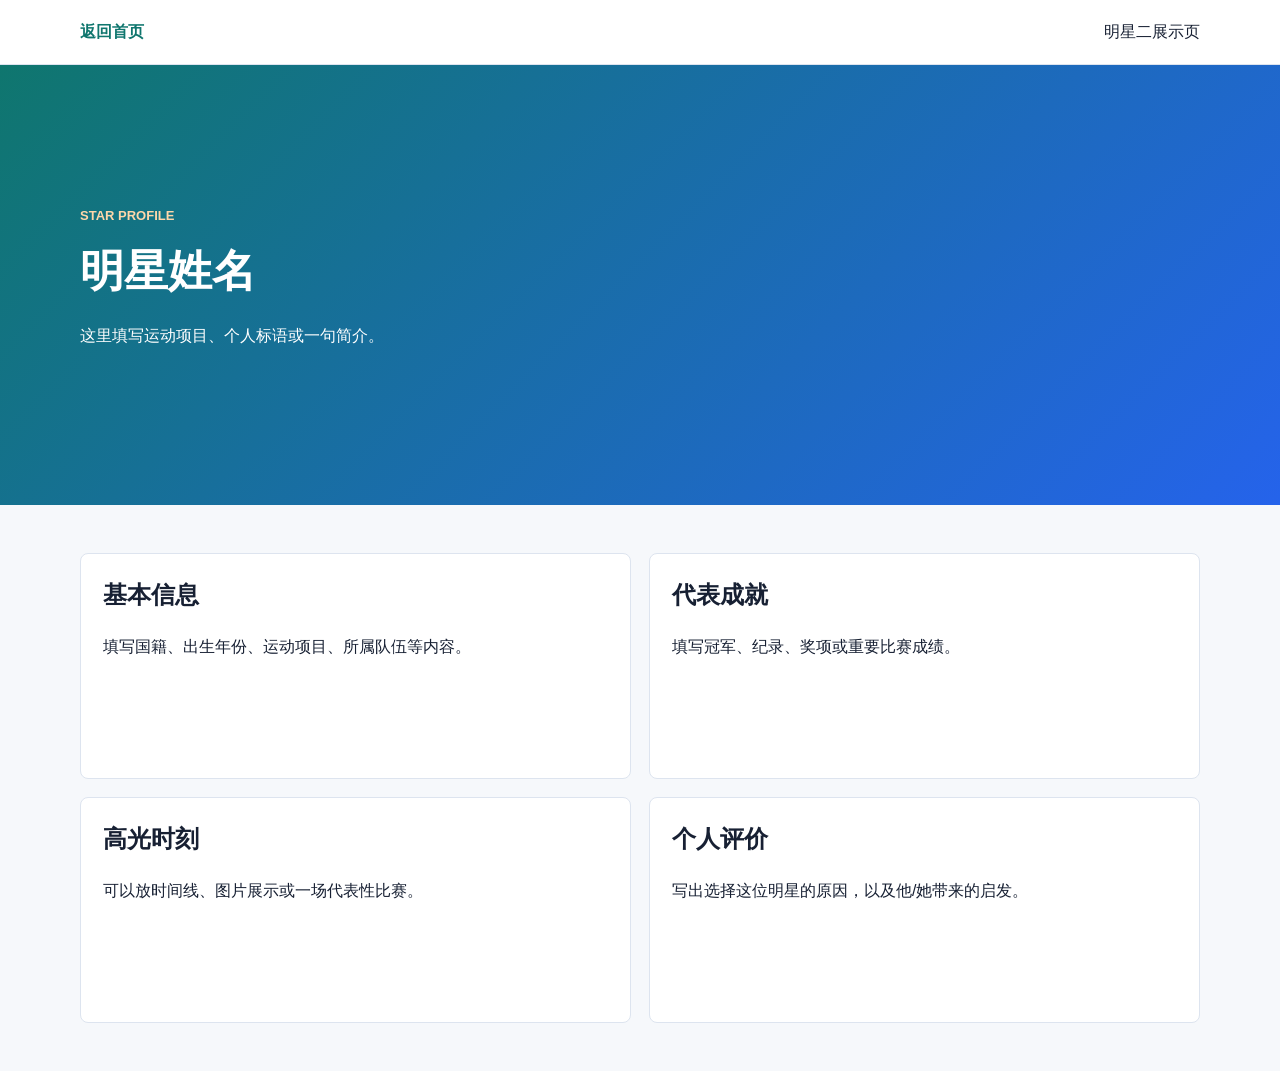
==== pages/star2/index.html @ 37d8e65a "初始项目框架" ====
<!DOCTYPE html>
<html lang="zh-CN">
<head>
  <meta charset="UTF-8">
  <meta name="viewport" content="width=device-width, initial-scale=1.0">
  <title>明星二 | 体育明星馆</title>
  <link rel="stylesheet" href="./style.css">
</head>
<body>
  <header class="page-header">
    <a class="back-link" href="../../index.html">返回首页</a>
    <span>明星二展示页</span>
  </header>

  <main>
    <section class="hero">
      <div>
        <p class="eyebrow">Star Profile</p>
        <h1>明星姓名</h1>
        <p>这里填写运动项目、个人标语或一句简介。</p>
      </div>
    </section>

    <section class="content-grid">
      <article><h2>基本信息</h2><p>填写国籍、出生年份、运动项目、所属队伍等内容。</p></article>
      <article><h2>代表成就</h2><p>填写冠军、纪录、奖项或重要比赛成绩。</p></article>
      <article><h2>高光时刻</h2><p>可以放时间线、图片展示或一场代表性比赛。</p></article>
      <article><h2>个人评价</h2><p>写出选择这位明星的原因，以及他/她带来的启发。</p></article>
    </section>
  </main>

  <script src="./script.js"></script>
</body>
</html>
---- pages/star2/style.css ----
body {
  margin: 0;
  font-family: Arial, "Microsoft YaHei", sans-serif;
  color: #172033;
  background: #f6f8fb;
  line-height: 1.6;
}

.page-header {
  height: 64px;
  display: flex;
  align-items: center;
  justify-content: space-between;
  padding: 0 max(20px, calc((100vw - 1120px) / 2));
  background: #ffffff;
  border-bottom: 1px solid #dde4ef;
}

.back-link {
  color: #0f766e;
  font-weight: 700;
  text-decoration: none;
}

.hero {
  min-height: 360px;
  display: flex;
  align-items: center;
  padding: 40px max(20px, calc((100vw - 1120px) / 2));
  color: #ffffff;
  background: linear-gradient(135deg, #0f766e, #2563eb);
}

.eyebrow {
  margin: 0 0 10px;
  color: #fed7aa;
  font-size: 13px;
  font-weight: 800;
  letter-spacing: 0;
  text-transform: uppercase;
}

.hero h1 {
  margin: 0;
  font-size: 44px;
}

.content-grid {
  width: min(1120px, calc(100% - 32px));
  margin: 48px auto;
  display: grid;
  grid-template-columns: repeat(2, minmax(0, 1fr));
  gap: 18px;
}

article {
  min-height: 180px;
  padding: 22px;
  background: #ffffff;
  border: 1px solid #dde4ef;
  border-radius: 8px;
}

article h2 {
  margin-top: 0;
}

@media (max-width: 720px) {
  .content-grid {
    grid-template-columns: 1fr;
  }

  .hero h1 {
    font-size: 34px;
  }
}
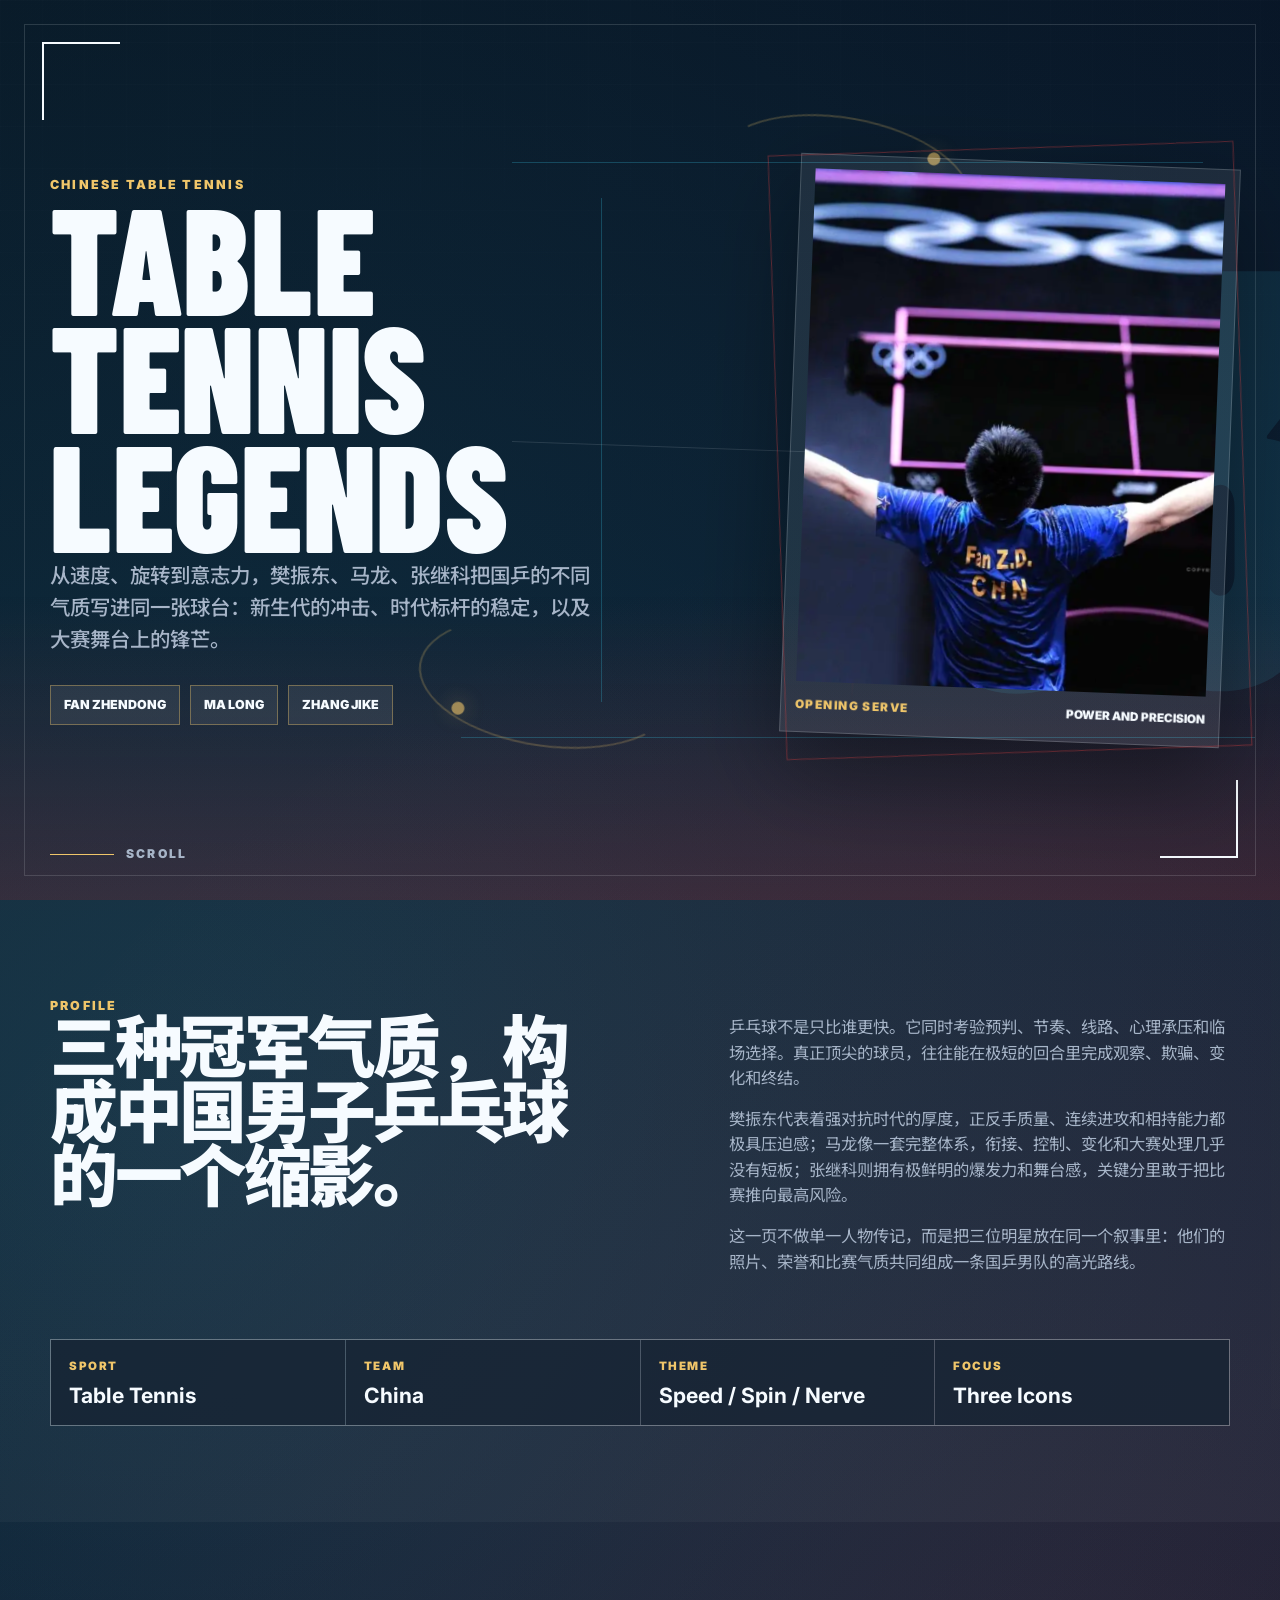
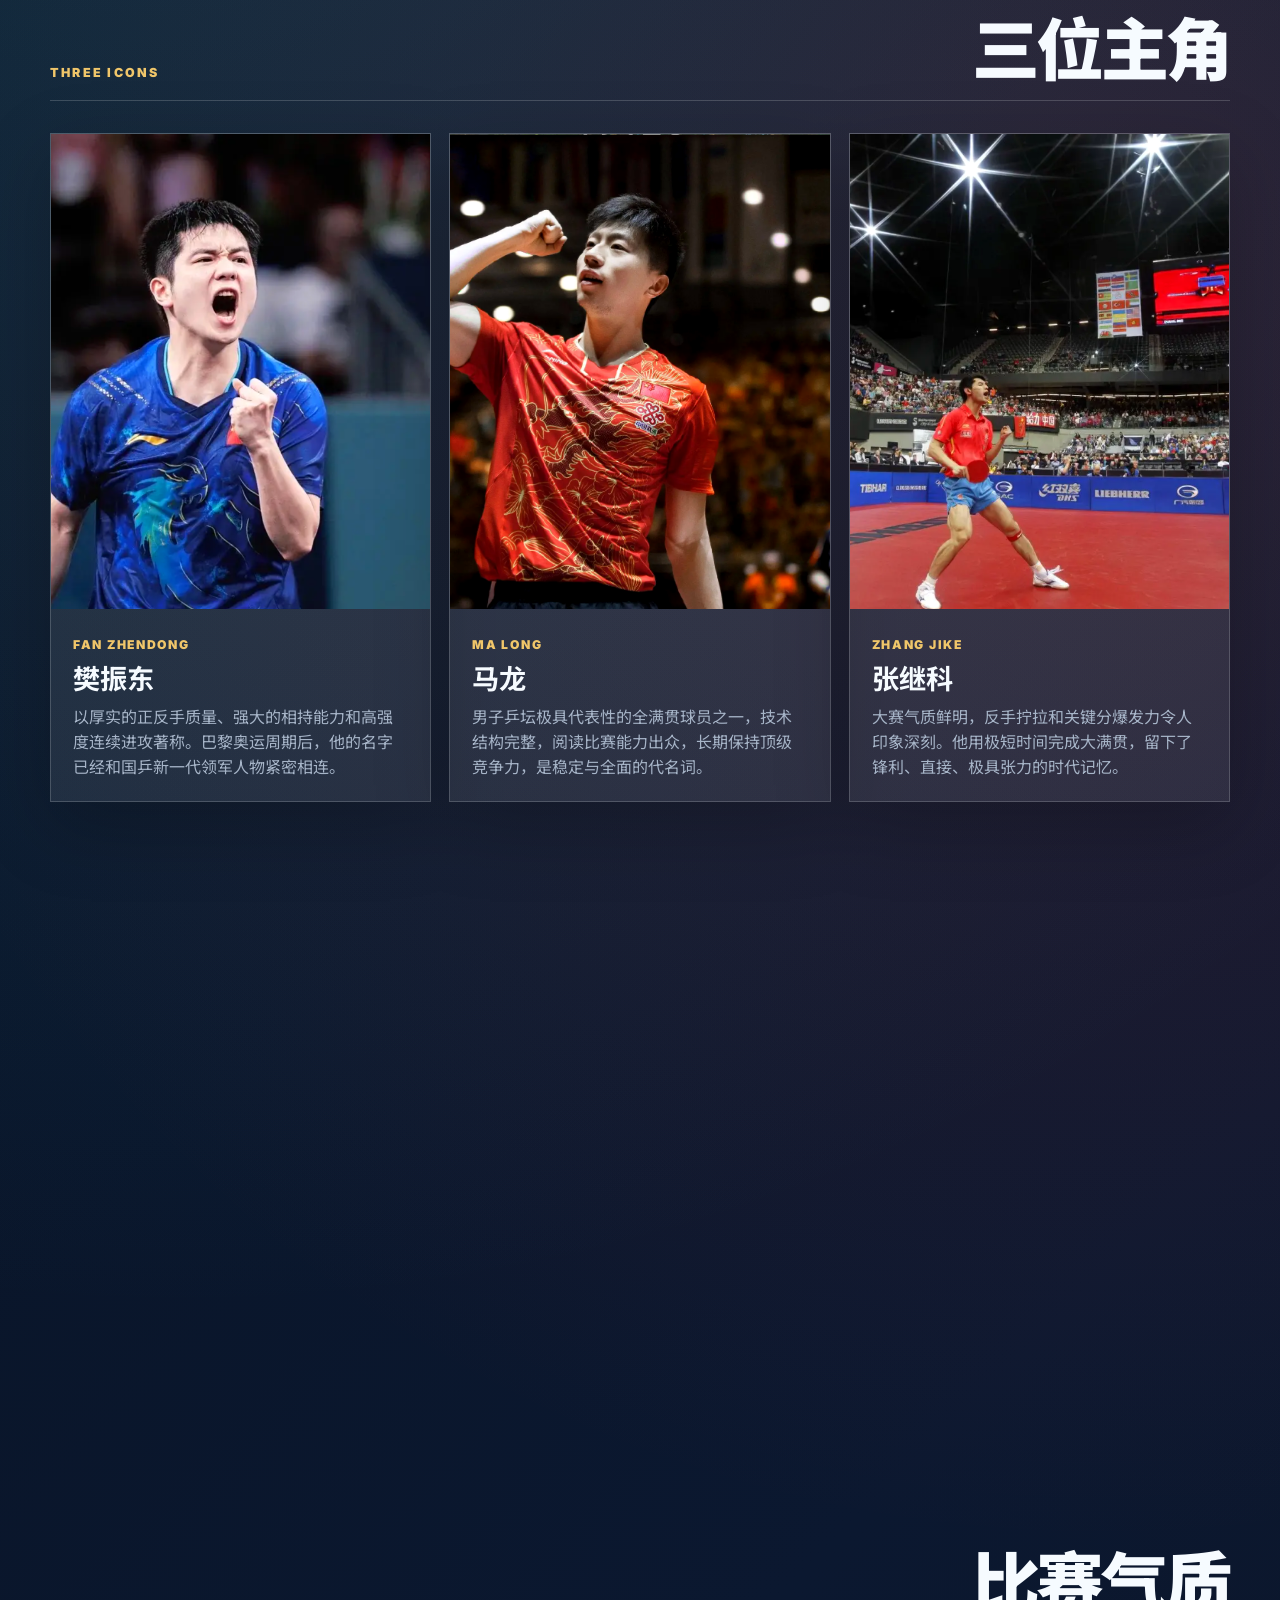
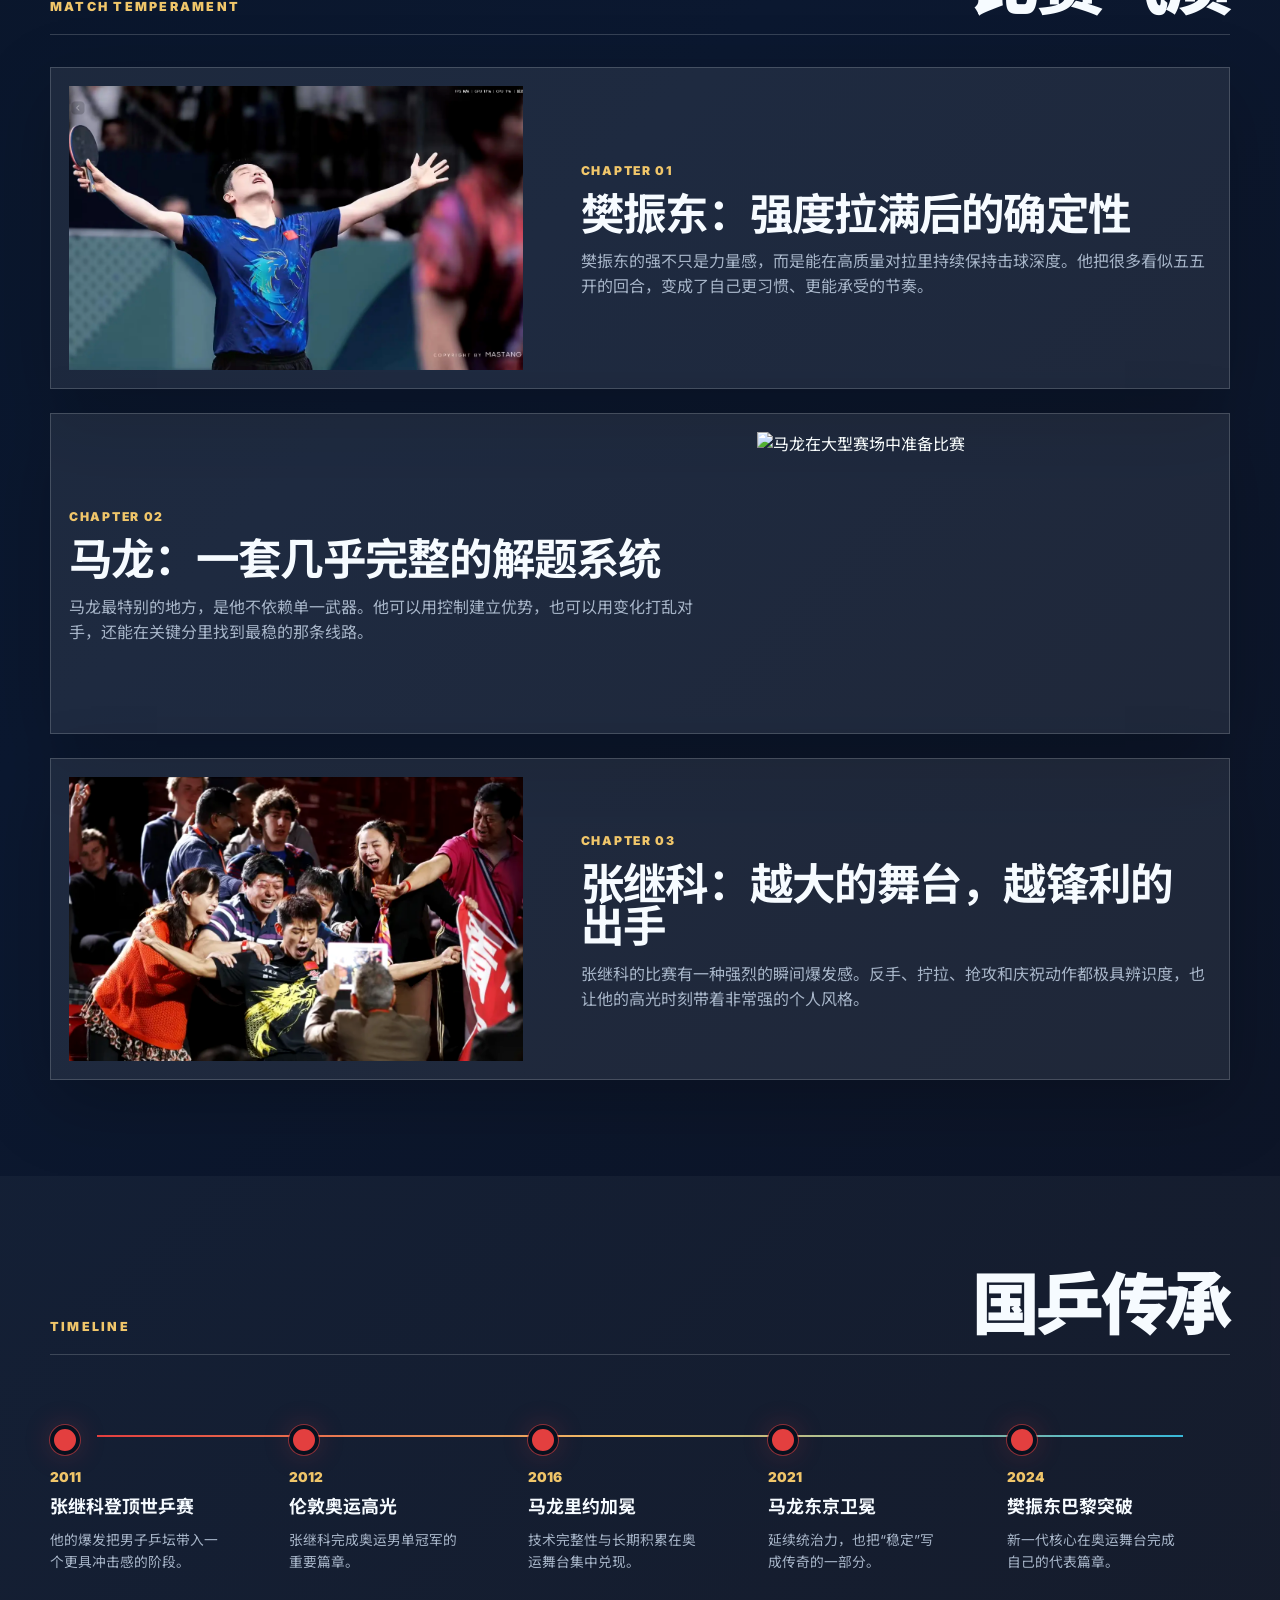
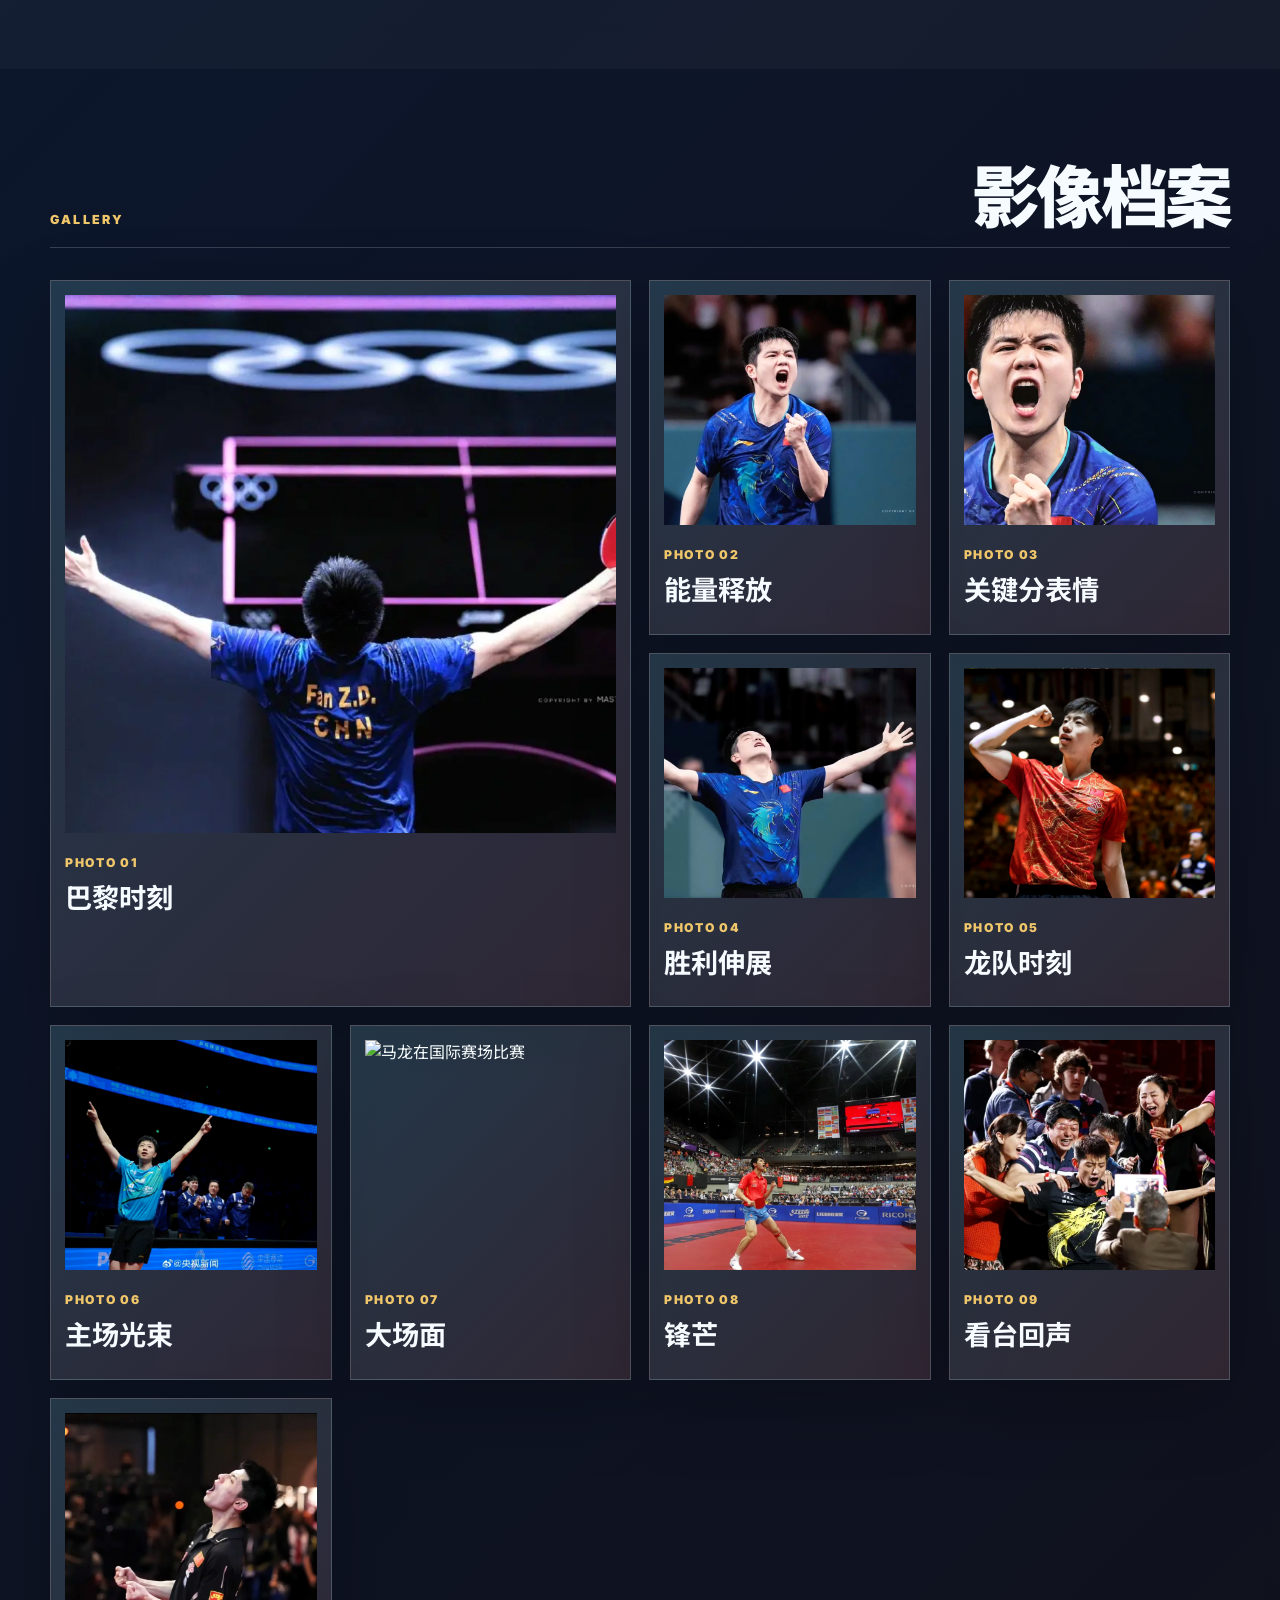
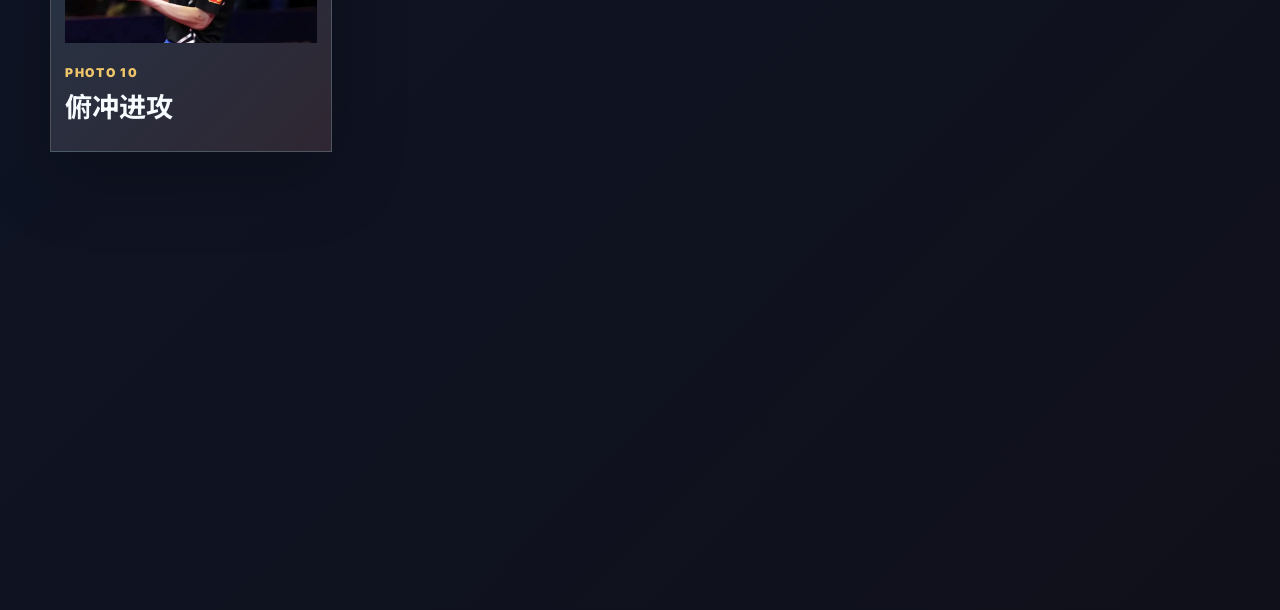
==== commit 3aa1c232: "增强 star2 页面，添加新的动画与样式 使用 Intersection Observer 为各区块及子元素实现了交错显示动画。 更新 CSS 变量，以改进主题配置与样式一致性。 重新设计主视觉区，" ====
--- a/pages/star2/index.html
+++ b/pages/star2/index.html
@@ -3,29 +3,282 @@
 <head>
   <meta charset="UTF-8">
   <meta name="viewport" content="width=device-width, initial-scale=1.0">
-  <title>明星二 | 体育明星馆</title>
+  <title>乒乓球三巨星 | Table Tennis Legends</title>
+  <link rel="preconnect" href="https://fonts.googleapis.com">
+  <link rel="preconnect" href="https://fonts.gstatic.com" crossorigin>
+  <link href="https://fonts.googleapis.com/css2?family=Barlow+Condensed:wght@700;800;900&family=Inter:wght@400;500;600;700;800;900&family=Noto+Sans+SC:wght@400;500;700;900&display=swap" rel="stylesheet">
   <link rel="stylesheet" href="./style.css">
 </head>
 <body>
-  <header class="page-header">
-    <a class="back-link" href="../../index.html">返回首页</a>
-    <span>明星二展示页</span>
-  </header>
-
-  <main>
-    <section class="hero">
-      <div>
-        <p class="eyebrow">Star Profile</p>
-        <h1>明星姓名</h1>
-        <p>这里填写运动项目、个人标语或一句简介。</p>
-      </div>
-    </section>
-
-    <section class="content-grid">
-      <article><h2>基本信息</h2><p>填写国籍、出生年份、运动项目、所属队伍等内容。</p></article>
-      <article><h2>代表成就</h2><p>填写冠军、纪录、奖项或重要比赛成绩。</p></article>
-      <article><h2>高光时刻</h2><p>可以放时间线、图片展示或一场代表性比赛。</p></article>
-      <article><h2>个人评价</h2><p>写出选择这位明星的原因，以及他/她带来的启发。</p></article>
+  <main class="page-shell">
+    <section class="hero-section" aria-labelledby="hero-title">
+      <div class="table-lines" aria-hidden="true">
+        <span class="table-edge table-edge-top"></span>
+        <span class="table-edge table-edge-bottom"></span>
+        <span class="table-edge table-edge-left"></span>
+        <span class="table-edge table-edge-right"></span>
+        <span class="table-midline"></span>
+        <span class="table-net"></span>
+        <span class="ball-trace ball-trace-one"></span>
+        <span class="ball-trace ball-trace-two"></span>
+      </div>
+      <div class="hero-number" aria-hidden="true">03</div>
+      <div class="hero-corner hero-corner-left" aria-hidden="true"></div>
+      <div class="hero-corner hero-corner-right" aria-hidden="true"></div>
+
+      <div class="hero-copy">
+        <p class="eyebrow">Chinese Table Tennis</p>
+        <h1 id="hero-title">Table<br>Tennis<br>Legends</h1>
+        <p class="hero-subtitle">从速度、旋转到意志力，樊振东、马龙、张继科把国乒的不同气质写进同一张球台：新生代的冲击、时代标杆的稳定，以及大赛舞台上的锋芒。</p>
+        <div class="hero-tags" aria-label="页面人物">
+          <span>Fan Zhendong</span>
+          <span>Ma Long</span>
+          <span>Zhang Jike</span>
+        </div>
+      </div>
+
+      <figure class="hero-photo" aria-label="樊振东比赛庆祝照片">
+        <img src="./assets/fan-zhendong-1.png" alt="樊振东在奥运赛场张开双臂庆祝">
+        <figcaption>
+          <span>Opening Serve</span>
+          <strong>Power and precision</strong>
+        </figcaption>
+      </figure>
+
+      <div class="scroll-cue" aria-hidden="true">
+        <span></span>
+        <p>Scroll</p>
+      </div>
+    </section>
+
+    <section class="section intro-section" id="profile">
+      <div class="section-label">Profile</div>
+      <div class="intro-grid">
+        <div>
+          <h2>三种冠军气质，构成中国男子乒乓球的一个缩影。</h2>
+        </div>
+        <div class="intro-copy">
+          <p>乒乓球不是只比谁更快。它同时考验预判、节奏、线路、心理承压和临场选择。真正顶尖的球员，往往能在极短的回合里完成观察、欺骗、变化和终结。</p>
+          <p>樊振东代表着强对抗时代的厚度，正反手质量、连续进攻和相持能力都极具压迫感；马龙像一套完整体系，衔接、控制、变化和大赛处理几乎没有短板；张继科则拥有极鲜明的爆发力和舞台感，关键分里敢于把比赛推向最高风险。</p>
+          <p>这一页不做单一人物传记，而是把三位明星放在同一个叙事里：他们的照片、荣誉和比赛气质共同组成一条国乒男队的高光路线。</p>
+        </div>
+      </div>
+      <div class="fact-strip" aria-label="页面基础信息">
+        <div>
+          <span>Sport</span>
+          <strong>Table Tennis</strong>
+        </div>
+        <div>
+          <span>Team</span>
+          <strong>China</strong>
+        </div>
+        <div>
+          <span>Theme</span>
+          <strong>Speed / Spin / Nerve</strong>
+        </div>
+        <div>
+          <span>Focus</span>
+          <strong>Three Icons</strong>
+        </div>
+      </div>
+    </section>
+
+    <section class="section icons-section">
+      <div class="section-heading">
+        <span class="section-label">Three Icons</span>
+        <h2>三位主角</h2>
+      </div>
+      <div class="icon-grid">
+        <article class="player-card">
+          <img src="./assets/fan-zhendong-2.png" alt="樊振东握拳庆祝">
+          <div class="player-copy">
+            <span>Fan Zhendong</span>
+            <h3>樊振东</h3>
+            <p>以厚实的正反手质量、强大的相持能力和高强度连续进攻著称。巴黎奥运周期后，他的名字已经和国乒新一代领军人物紧密相连。</p>
+          </div>
+        </article>
+        <article class="player-card">
+          <img src="./assets/ma-long-1.png" alt="马龙穿红色球衣庆祝">
+          <div class="player-copy">
+            <span>Ma Long</span>
+            <h3>马龙</h3>
+            <p>男子乒坛极具代表性的全满贯球员之一，技术结构完整，阅读比赛能力出众，长期保持顶级竞争力，是稳定与全面的代名词。</p>
+          </div>
+        </article>
+        <article class="player-card">
+          <img src="./assets/zhang-jike-1.png" alt="张继科黑色球衣呐喊庆祝">
+          <div class="player-copy">
+            <span>Zhang Jike</span>
+            <h3>张继科</h3>
+            <p>大赛气质鲜明，反手拧拉和关键分爆发力令人印象深刻。他用极短时间完成大满贯，留下了锋利、直接、极具张力的时代记忆。</p>
+          </div>
+        </article>
+      </div>
+    </section>
+
+    <section class="section highlight-section" id="highlights">
+      <div class="section-heading">
+        <span class="section-label">Career Highlights</span>
+        <h2>高光档案</h2>
+      </div>
+      <div class="highlight-grid">
+        <article class="highlight-panel">
+          <span class="stat-kicker">Fan Zhendong</span>
+          <strong>FZD</strong>
+          <p>奥运冠军、世乒赛男单冠军、世界杯冠军。他的比赛常常像一台持续加压的机器，越到相持深处，越能体现身体质量和击球稳定性。</p>
+        </article>
+        <article class="highlight-panel">
+          <span class="stat-kicker">Ma Long</span>
+          <strong>ML</strong>
+          <p>两届奥运男单冠军得主，也是男子乒坛最具统治力和完整性的代表人物之一。他的强大不只在进攻，更在每一板之前的选择。</p>
+        </article>
+        <article class="highlight-panel">
+          <span class="stat-kicker">Zhang Jike</span>
+          <strong>ZJK</strong>
+          <p>奥运会、世乒赛、世界杯男单冠军得主，以极快速度完成大满贯。张继科的标志，是把大赛压力变成进攻欲望。</p>
+        </article>
+      </div>
+    </section>
+
+    <section class="section chapters-section">
+      <div class="section-heading">
+        <span class="section-label">Match Temperament</span>
+        <h2>比赛气质</h2>
+      </div>
+      <div class="chapter-list">
+        <article class="chapter-card">
+          <img src="./assets/fan-zhendong-4.png" alt="樊振东张开双臂庆祝胜利">
+          <div>
+            <span>Chapter 01</span>
+            <h3>樊振东：强度拉满后的确定性</h3>
+            <p>樊振东的强不只是力量感，而是能在高质量对拉里持续保持击球深度。他把很多看似五五开的回合，变成了自己更习惯、更能承受的节奏。</p>
+          </div>
+        </article>
+        <article class="chapter-card">
+          <img src="./assets/ma-long-3.png" alt="马龙在大型赛场中准备比赛">
+          <div>
+            <span>Chapter 02</span>
+            <h3>马龙：一套几乎完整的解题系统</h3>
+            <p>马龙最特别的地方，是他不依赖单一武器。他可以用控制建立优势，也可以用变化打乱对手，还能在关键分里找到最稳的那条线路。</p>
+          </div>
+        </article>
+        <article class="chapter-card">
+          <img src="./assets/zhang-jike-2.png" alt="张继科和观众一起庆祝">
+          <div>
+            <span>Chapter 03</span>
+            <h3>张继科：越大的舞台，越锋利的出手</h3>
+            <p>张继科的比赛有一种强烈的瞬间爆发感。反手、拧拉、抢攻和庆祝动作都极具辨识度，也让他的高光时刻带着非常强的个人风格。</p>
+          </div>
+        </article>
+      </div>
+    </section>
+
+    <section class="section timeline-section">
+      <div class="section-heading">
+        <span class="section-label">Timeline</span>
+        <h2>国乒传承</h2>
+      </div>
+      <div class="timeline-track" aria-label="三位运动员生涯时间线">
+        <div class="timeline-node">
+          <span>2011</span>
+          <strong>张继科登顶世乒赛</strong>
+          <p>他的爆发把男子乒坛带入一个更具冲击感的阶段。</p>
+        </div>
+        <div class="timeline-node">
+          <span>2012</span>
+          <strong>伦敦奥运高光</strong>
+          <p>张继科完成奥运男单冠军的重要篇章。</p>
+        </div>
+        <div class="timeline-node">
+          <span>2016</span>
+          <strong>马龙里约加冕</strong>
+          <p>技术完整性与长期积累在奥运舞台集中兑现。</p>
+        </div>
+        <div class="timeline-node">
+          <span>2021</span>
+          <strong>马龙东京卫冕</strong>
+          <p>延续统治力，也把“稳定”写成传奇的一部分。</p>
+        </div>
+        <div class="timeline-node">
+          <span>2024</span>
+          <strong>樊振东巴黎突破</strong>
+          <p>新一代核心在奥运舞台完成自己的代表篇章。</p>
+        </div>
+      </div>
+    </section>
+
+    <section class="section gallery-section" id="gallery">
+      <div class="section-heading">
+        <span class="section-label">Gallery</span>
+        <h2>影像档案</h2>
+      </div>
+      <div class="gallery-layout">
+        <article class="photo-card photo-card-main">
+          <img src="./assets/fan-zhendong-1.png" alt="樊振东奥运赛场庆祝">
+          <span>Photo 01</span>
+          <h3>巴黎时刻</h3>
+        </article>
+        <article class="photo-card">
+          <img src="./assets/fan-zhendong-2.png" alt="樊振东握拳呐喊">
+          <span>Photo 02</span>
+          <h3>能量释放</h3>
+        </article>
+        <article class="photo-card">
+          <img src="./assets/fan-zhendong-3.png" alt="樊振东近景庆祝">
+          <span>Photo 03</span>
+          <h3>关键分表情</h3>
+        </article>
+        <article class="photo-card">
+          <img src="./assets/fan-zhendong-4.png" alt="樊振东张开双臂">
+          <span>Photo 04</span>
+          <h3>胜利伸展</h3>
+        </article>
+        <article class="photo-card">
+          <img src="./assets/ma-long-1.png" alt="马龙红色球衣庆祝">
+          <span>Photo 05</span>
+          <h3>龙队时刻</h3>
+        </article>
+        <article class="photo-card">
+          <img src="./assets/ma-long-2.png" alt="马龙蓝色球衣庆祝">
+          <span>Photo 06</span>
+          <h3>主场光束</h3>
+        </article>
+        <article class="photo-card">
+          <img src="./assets/ma-long-3.png" alt="马龙在国际赛场比赛">
+          <span>Photo 07</span>
+          <h3>大场面</h3>
+        </article>
+        <article class="photo-card">
+          <img src="./assets/zhang-jike-1.png" alt="张继科黑色球衣庆祝">
+          <span>Photo 08</span>
+          <h3>锋芒</h3>
+        </article>
+        <article class="photo-card">
+          <img src="./assets/zhang-jike-2.png" alt="张继科与观众互动庆祝">
+          <span>Photo 09</span>
+          <h3>看台回声</h3>
+        </article>
+        <article class="photo-card">
+          <img src="./assets/zhang-jike-3.png" alt="张继科红色球衣俯视比赛照片">
+          <span>Photo 10</span>
+          <h3>俯冲进攻</h3>
+        </article>
+      </div>
+    </section>
+
+    <section class="section honors-section">
+      <div class="section-heading">
+        <span class="section-label">Keywords</span>
+        <h2>关键词</h2>
+      </div>
+      <div class="honors-wall">
+        <span>奥运冠军</span>
+        <span>世乒赛冠军</span>
+        <span>世界杯冠军</span>
+        <span>大满贯</span>
+        <span>国乒男队</span>
+        <span>速度与旋转</span>
+      </div>
     </section>
   </main>
 
--- a/pages/star2/style.css
+++ b/pages/star2/style.css
@@ -1,76 +1,988 @@
+:root {
+  --night: #07111f;
+  --night-soft: #0d1d32;
+  --table: #0f7f9d;
+  --table-light: #38b8d8;
+  --rubber: #e33f3f;
+  --rubber-dark: #a91f2b;
+  --gold: #f0c66a;
+  --white: #f6fbff;
+  --muted: #a7b5c8;
+  --ink: #102033;
+  --panel: rgba(255, 255, 255, 0.08);
+  --panel-strong: rgba(255, 255, 255, 0.13);
+  --line: rgba(246, 251, 255, 0.18);
+  --line-strong: rgba(56, 184, 216, 0.46);
+  --font-sans: "Inter", "Noto Sans SC", Arial, sans-serif;
+  --font-display: "Barlow Condensed", "Arial Narrow", Impact, sans-serif;
+}
+
+* {
+  box-sizing: border-box;
+}
+
+html {
+  scroll-behavior: smooth;
+}
+
 body {
   margin: 0;
-  font-family: Arial, "Microsoft YaHei", sans-serif;
-  color: #172033;
-  background: #f6f8fb;
-  line-height: 1.6;
-}
-
-.page-header {
-  height: 64px;
+  min-height: 100vh;
+  font-family: var(--font-sans);
+  color: var(--white);
+  background:
+    radial-gradient(circle at 14% 16%, rgba(56, 184, 216, 0.18), transparent 30%),
+    radial-gradient(circle at 86% 26%, rgba(227, 63, 63, 0.16), transparent 25%),
+    linear-gradient(135deg, #06101d 0%, #0b1830 48%, #10101a 100%);
+  line-height: 1.55;
+}
+
+body::before {
+  content: "";
+  position: fixed;
+  inset: 0;
+  z-index: -1;
+  pointer-events: none;
+  opacity: 0.28;
+  background-image:
+    linear-gradient(rgba(246, 251, 255, 0.05) 1px, transparent 1px),
+    linear-gradient(90deg, rgba(246, 251, 255, 0.04) 1px, transparent 1px);
+  background-size: 42px 42px;
+  mask-image: linear-gradient(to bottom, #000, transparent 86%);
+}
+
+img {
+  max-width: 100%;
+}
+
+.page-shell {
+  position: relative;
+  overflow: hidden;
+}
+
+.hero-section {
+  position: relative;
+  min-height: 100vh;
+  display: grid;
+  grid-template-columns: minmax(0, 0.9fr) minmax(320px, 0.74fr);
+  gap: clamp(32px, 6vw, 92px);
+  align-items: center;
+  padding: 72px max(24px, calc((100vw - 1180px) / 2));
+  isolation: isolate;
+}
+
+.hero-section::before {
+  content: "";
+  position: absolute;
+  inset: 24px;
+  border: 1px solid rgba(246, 251, 255, 0.14);
+  pointer-events: none;
+  animation: frameIn 2600ms ease-out both;
+}
+
+.hero-section::after {
+  content: "";
+  position: absolute;
+  inset: auto 0 0;
+  height: 34%;
+  z-index: -1;
+  background: linear-gradient(to top, rgba(227, 63, 63, 0.18), transparent);
+  pointer-events: none;
+}
+
+.hero-copy {
+  position: relative;
+  z-index: 3;
+  max-width: 720px;
+}
+
+.hero-copy > * {
+  --hero-rise-shape: scaleY(1);
+  opacity: 0;
+  transform: translateY(28px) var(--hero-rise-shape);
+  animation: heroRise 2200ms cubic-bezier(0.16, 0.8, 0.2, 1) both;
+}
+
+.hero-copy .eyebrow {
+  animation-delay: 280ms;
+}
+
+.hero-copy h1 {
+  animation-delay: 820ms;
+}
+
+.hero-subtitle {
+  animation-delay: 1420ms;
+}
+
+.hero-tags {
+  animation-delay: 1820ms;
+}
+
+.eyebrow,
+.section-label,
+.stat-kicker {
+  margin: 0;
+  color: var(--gold);
+  font-size: 0.78rem;
+  font-weight: 900;
+  letter-spacing: 0.18em;
+  text-transform: uppercase;
+}
+
+.hero-copy h1 {
+  --hero-rise-shape: scaleY(1.1);
+  margin: 18px 0 24px;
+  font-family: var(--font-display);
+  font-size: clamp(4.2rem, 10.8vw, 10.6rem);
+  line-height: 0.78;
+  font-weight: 900;
+  letter-spacing: 0.005em;
+  text-transform: uppercase;
+  transform-origin: left center;
+}
+
+.hero-subtitle {
+  max-width: 540px;
+  margin: 0 0 30px;
+  color: var(--muted);
+  font-size: clamp(1rem, 2vw, 1.28rem);
+  font-weight: 500;
+}
+
+.hero-tags {
+  display: flex;
+  flex-wrap: wrap;
+  gap: 10px;
+}
+
+.hero-tags span {
+  padding: 9px 13px;
+  border: 1px solid rgba(240, 198, 106, 0.38);
+  background: rgba(255, 255, 255, 0.08);
+  color: var(--white);
+  font-size: 0.78rem;
+  font-weight: 900;
+  text-transform: uppercase;
+}
+
+.hero-number {
+  position: absolute;
+  right: max(-70px, calc((100vw - 1340px) / 2));
+  top: 50%;
+  z-index: 1;
+  color: rgba(56, 184, 216, 0.12);
+  font-family: var(--font-display);
+  font-size: clamp(16rem, 38vw, 36rem);
+  line-height: 0.72;
+  font-weight: 900;
+  letter-spacing: -0.04em;
+  transform: translateY(-50%) scaleY(1.22);
+  transform-origin: center;
+  user-select: none;
+  opacity: 0;
+  animation: numberIn 2800ms cubic-bezier(0.16, 0.8, 0.2, 1) 680ms both;
+}
+
+.hero-photo {
+  position: relative;
+  z-index: 2;
+  width: min(440px, 100%);
+  justify-self: end;
+  margin: 0;
+  padding: 14px 14px 18px;
+  border: 1px solid rgba(246, 251, 255, 0.18);
+  background: rgba(255, 255, 255, 0.08);
+  box-shadow: 0 34px 90px rgba(0, 0, 0, 0.38);
+  transform: rotate(2.2deg);
+  opacity: 0;
+  animation: photoIn 2200ms cubic-bezier(0.16, 0.8, 0.2, 1) 1080ms both;
+}
+
+.hero-photo::before {
+  content: "";
+  position: absolute;
+  inset: -14px;
+  z-index: -1;
+  border: 1px solid rgba(227, 63, 63, 0.38);
+  transform: rotate(-4deg);
+}
+
+.hero-photo img {
+  display: block;
+  width: 100%;
+  aspect-ratio: 4 / 5;
+  object-fit: cover;
+  object-position: 52% center;
+  filter: saturate(1.08) contrast(1.04);
+}
+
+.hero-photo figcaption {
   display: flex;
   align-items: center;
   justify-content: space-between;
-  padding: 0 max(20px, calc((100vw - 1120px) / 2));
-  background: #ffffff;
-  border-bottom: 1px solid #dde4ef;
-}
-
-.back-link {
-  color: #0f766e;
-  font-weight: 700;
-  text-decoration: none;
-}
-
-.hero {
-  min-height: 360px;
+  gap: 12px;
+  margin-top: 14px;
+  font-size: 0.74rem;
+  text-transform: uppercase;
+}
+
+.hero-photo figcaption span {
+  color: var(--gold);
+  font-weight: 900;
+  letter-spacing: 0.12em;
+}
+
+.hero-photo figcaption strong {
+  color: var(--white);
+  font-weight: 900;
+}
+
+.table-lines {
+  position: absolute;
+  inset: 0;
+  z-index: 0;
+  pointer-events: none;
+  opacity: 0.62;
+}
+
+.table-edge,
+.table-midline,
+.table-net,
+.ball-trace {
+  position: absolute;
+  display: block;
+}
+
+.table-edge {
+  border-color: var(--line-strong);
+  animation: softPop 2400ms ease-out 900ms both;
+}
+
+.table-edge-top {
+  right: 6%;
+  top: 18%;
+  width: min(54vw, 760px);
+  height: 1px;
+  background: var(--line-strong);
+  transform: rotate(-2deg);
+}
+
+.table-edge-bottom {
+  right: 2%;
+  bottom: 18%;
+  width: min(62vw, 860px);
+  height: 1px;
+  background: var(--line-strong);
+  transform: rotate(5deg);
+}
+
+.table-edge-left {
+  right: 53%;
+  top: 22%;
+  width: 1px;
+  height: 56%;
+  background: var(--line-strong);
+  transform: rotate(4deg);
+}
+
+.table-edge-right {
+  right: 7%;
+  top: 24%;
+  width: 1px;
+  height: 52%;
+  background: var(--line-strong);
+  transform: rotate(4deg);
+}
+
+.table-midline {
+  right: 9%;
+  top: 49%;
+  width: min(51vw, 720px);
+  height: 1px;
+  background: rgba(246, 251, 255, 0.2);
+  transform: rotate(2deg);
+  transform-origin: left;
+  animation: lineDrawX 2600ms ease-out 1260ms both;
+}
+
+.table-net {
+  right: 32%;
+  top: 22%;
+  width: 2px;
+  height: 56%;
+  background: linear-gradient(to bottom, transparent, rgba(227, 63, 63, 0.78), transparent);
+  transform: rotate(4deg);
+  animation: lineDrawY 2600ms ease-out 1460ms both;
+}
+
+.ball-trace {
+  --trace-rotation: 10deg;
+  width: min(24vw, 260px);
+  height: min(12vw, 130px);
+  border: 2px solid rgba(240, 198, 106, 0.38);
+  border-left-color: transparent;
+  border-bottom-color: transparent;
+  border-radius: 50%;
+  animation: arcIn 2600ms ease-out 1660ms both;
+}
+
+.ball-trace::after {
+  content: "";
+  position: absolute;
+  right: 14%;
+  top: 14%;
+  width: 13px;
+  height: 13px;
+  border-radius: 50%;
+  background: var(--gold);
+  box-shadow: 0 0 22px rgba(240, 198, 106, 0.58);
+}
+
+.ball-trace-one {
+  right: 24%;
+  top: 13%;
+  --trace-rotation: 10deg;
+  transform: rotate(var(--trace-rotation));
+}
+
+.ball-trace-two {
+  right: 47%;
+  bottom: 17%;
+  --trace-rotation: 188deg;
+  transform: rotate(var(--trace-rotation));
+  opacity: 0.55;
+}
+
+.hero-corner {
+  position: absolute;
+  z-index: 2;
+  width: 78px;
+  height: 78px;
+  border-color: rgba(246, 251, 255, 0.28);
+}
+
+.hero-corner-left {
+  left: 42px;
+  top: 42px;
+  border-left: 2px solid;
+  border-top: 2px solid;
+}
+
+.hero-corner-right {
+  right: 42px;
+  bottom: 42px;
+  border-right: 2px solid;
+  border-bottom: 2px solid;
+}
+
+.scroll-cue {
+  position: absolute;
+  left: max(24px, calc((100vw - 1180px) / 2));
+  bottom: 36px;
+  z-index: 3;
   display: flex;
   align-items: center;
-  padding: 40px max(20px, calc((100vw - 1120px) / 2));
-  color: #ffffff;
-  background: linear-gradient(135deg, #0f766e, #2563eb);
-}
-
-.eyebrow {
+  gap: 12px;
+  color: var(--muted);
+  font-size: 0.76rem;
+  font-weight: 900;
+  letter-spacing: 0.18em;
+  text-transform: uppercase;
+  opacity: 0;
+  animation: heroRise 1800ms ease-out 2300ms both;
+}
+
+.scroll-cue span {
+  width: 64px;
+  height: 1px;
+  background: var(--gold);
+}
+
+.scroll-cue p {
+  margin: 0;
+}
+
+.section {
+  position: relative;
+  padding: 96px max(24px, calc((100vw - 1180px) / 2));
+}
+
+.section:nth-of-type(even) {
+  background: rgba(255, 255, 255, 0.035);
+}
+
+.reveal {
+  opacity: 0;
+  transform: translateY(36px);
+  transition:
+    opacity 1200ms cubic-bezier(0.16, 0.8, 0.2, 1),
+    transform 1200ms cubic-bezier(0.16, 0.8, 0.2, 1);
+}
+
+.reveal.is-visible {
+  opacity: 1;
+  transform: translateY(0);
+}
+
+.stagger-child {
+  opacity: 0;
+  transform: translateY(28px);
+  transition:
+    opacity 980ms cubic-bezier(0.16, 0.8, 0.2, 1),
+    transform 980ms cubic-bezier(0.16, 0.8, 0.2, 1);
+  transition-delay: calc(var(--stagger-index, 0) * 150ms);
+}
+
+.is-visible .stagger-child {
+  opacity: 1;
+  transform: translateY(0);
+}
+
+.section-heading {
+  display: flex;
+  align-items: end;
+  justify-content: space-between;
+  gap: 24px;
+  margin-bottom: 32px;
+  padding-bottom: 18px;
+  border-bottom: 1px solid var(--line);
+}
+
+.section h2 {
+  margin: 0;
+  font-size: clamp(2.1rem, 5.3vw, 5rem);
+  line-height: 0.95;
+  font-weight: 900;
+  letter-spacing: -0.05em;
+}
+
+.intro-grid {
+  display: grid;
+  grid-template-columns: minmax(0, 0.95fr) minmax(280px, 0.82fr);
+  gap: clamp(32px, 8vw, 98px);
+  align-items: start;
+}
+
+.intro-copy {
+  color: var(--muted);
+  font-size: 1.02rem;
+}
+
+.intro-copy p {
+  margin: 0 0 16px;
+}
+
+.fact-strip {
+  display: grid;
+  grid-template-columns: repeat(4, minmax(0, 1fr));
+  gap: 1px;
+  margin-top: 48px;
+  border: 1px solid var(--line);
+  background: var(--line);
+}
+
+.fact-strip div {
+  padding: 18px;
+  background: rgba(8, 20, 36, 0.72);
+}
+
+.fact-strip span {
+  display: block;
+  margin-bottom: 8px;
+  color: var(--gold);
+  font-size: 0.72rem;
+  font-weight: 900;
+  letter-spacing: 0.14em;
+  text-transform: uppercase;
+}
+
+.fact-strip strong {
+  display: block;
+  font-size: clamp(1rem, 2vw, 1.32rem);
+  line-height: 1.1;
+}
+
+.icon-grid,
+.highlight-grid {
+  display: grid;
+  grid-template-columns: repeat(3, minmax(0, 1fr));
+  gap: 18px;
+}
+
+.player-card,
+.highlight-panel,
+.photo-card,
+.honors-wall span {
+  border: 1px solid var(--line);
+  background: var(--panel);
+  box-shadow: 0 24px 70px rgba(0, 0, 0, 0.22);
+}
+
+.player-card {
+  overflow: hidden;
+}
+
+.player-card img {
+  display: block;
+  width: 100%;
+  aspect-ratio: 4 / 5;
+  object-fit: cover;
+  filter: saturate(1.08) contrast(1.04);
+}
+
+.player-copy {
+  padding: 22px;
+}
+
+.player-copy span,
+.chapter-card span,
+.photo-card span {
+  display: inline-block;
+  margin-bottom: 12px;
+  color: var(--gold);
+  font-size: 0.76rem;
+  font-weight: 900;
+  letter-spacing: 0.14em;
+  text-transform: uppercase;
+}
+
+.player-copy h3,
+.photo-card h3 {
   margin: 0 0 10px;
-  color: #fed7aa;
-  font-size: 13px;
-  font-weight: 800;
-  letter-spacing: 0;
-  text-transform: uppercase;
-}
-
-.hero h1 {
+  font-size: 1.7rem;
+  line-height: 1.05;
+}
+
+.player-copy p,
+.highlight-panel p,
+.chapter-card p,
+.timeline-node p {
   margin: 0;
-  font-size: 44px;
-}
-
-.content-grid {
-  width: min(1120px, calc(100% - 32px));
-  margin: 48px auto;
+  color: var(--muted);
+}
+
+.highlight-panel {
+  min-height: 250px;
+  padding: 24px;
+  display: flex;
+  flex-direction: column;
+  justify-content: space-between;
+}
+
+.highlight-panel strong {
+  display: block;
+  color: var(--table-light);
+  font-family: var(--font-display);
+  font-size: clamp(4rem, 8vw, 6.4rem);
+  line-height: 0.78;
+  font-weight: 900;
+  letter-spacing: 0.02em;
+  transform: scaleY(1.18);
+  transform-origin: left center;
+}
+
+.chapter-list {
   display: grid;
-  grid-template-columns: repeat(2, minmax(0, 1fr));
+  gap: 24px;
+}
+
+.chapter-card {
+  display: grid;
+  grid-template-columns: minmax(260px, 0.72fr) minmax(0, 1fr);
+  gap: clamp(22px, 5vw, 58px);
+  align-items: center;
+  padding: 18px;
+  border: 1px solid var(--line);
+  background: rgba(255, 255, 255, 0.08);
+  box-shadow: 0 24px 70px rgba(0, 0, 0, 0.22);
+}
+
+.chapter-card:nth-child(even) {
+  grid-template-columns: minmax(0, 1fr) minmax(260px, 0.72fr);
+}
+
+.chapter-card:nth-child(even) img {
+  order: 2;
+}
+
+.chapter-card img {
+  display: block;
+  width: 100%;
+  aspect-ratio: 16 / 10;
+  object-fit: cover;
+  filter: saturate(1.05) contrast(1.04);
+}
+
+.chapter-card h3 {
+  margin: 0 0 14px;
+  font-size: clamp(1.7rem, 3.4vw, 3rem);
+  line-height: 0.98;
+  letter-spacing: -0.04em;
+}
+
+.timeline-track {
+  position: relative;
+  display: grid;
+  grid-template-columns: repeat(5, minmax(120px, 1fr));
+  gap: 16px;
+  padding-top: 38px;
+}
+
+.timeline-track::before {
+  content: "";
+  position: absolute;
+  left: 4%;
+  right: 4%;
+  top: 48px;
+  height: 2px;
+  background: linear-gradient(90deg, var(--rubber), var(--gold), var(--table-light));
+  transform: scaleX(0);
+  transform-origin: left;
+  transition: transform 1500ms cubic-bezier(0.16, 0.8, 0.2, 1);
+}
+
+.timeline-section.is-visible .timeline-track::before {
+  transform: scaleX(1);
+}
+
+.timeline-node {
+  position: relative;
+  padding-top: 42px;
+}
+
+.timeline-node::before {
+  content: "";
+  position: absolute;
+  left: 0;
+  top: 0;
+  width: 22px;
+  height: 22px;
+  border: 4px solid var(--night);
+  border-radius: 50%;
+  background: var(--rubber);
+  box-shadow: 0 0 0 1px rgba(227, 63, 63, 0.55), 0 0 28px rgba(227, 63, 63, 0.22);
+}
+
+.timeline-node span {
+  display: block;
+  color: var(--gold);
+  font-size: 0.85rem;
+  font-weight: 900;
+}
+
+.timeline-node strong {
+  display: block;
+  margin-top: 4px;
+  font-size: 1.12rem;
+}
+
+.timeline-node p {
+  max-width: 178px;
+  margin-top: 10px;
+  font-size: 0.86rem;
+}
+
+.gallery-layout {
+  display: grid;
+  grid-template-columns: repeat(4, minmax(0, 1fr));
+  grid-auto-flow: dense;
   gap: 18px;
 }
 
-article {
-  min-height: 180px;
-  padding: 22px;
-  background: #ffffff;
-  border: 1px solid #dde4ef;
-  border-radius: 8px;
-}
-
-article h2 {
-  margin-top: 0;
-}
-
-@media (max-width: 720px) {
-  .content-grid {
+.photo-card {
+  min-height: 260px;
+  padding: 14px 14px 18px;
+  overflow: hidden;
+  background:
+    linear-gradient(135deg, rgba(56, 184, 216, 0.12), rgba(227, 63, 63, 0.08)),
+    var(--panel);
+}
+
+.photo-card-main {
+  grid-column: span 2;
+  grid-row: span 2;
+}
+
+.photo-card img {
+  display: block;
+  width: 100%;
+  height: 230px;
+  margin-bottom: 16px;
+  object-fit: cover;
+  filter: saturate(1.06) contrast(1.04);
+  transition: transform 900ms cubic-bezier(0.16, 0.8, 0.2, 1);
+}
+
+.photo-card-main img {
+  height: 538px;
+}
+
+.photo-card:hover img {
+  transform: scale(1.035);
+}
+
+.honors-wall {
+  display: flex;
+  flex-wrap: wrap;
+  gap: 14px;
+}
+
+.honors-wall span {
+  padding: 14px 18px;
+  color: var(--white);
+  font-weight: 900;
+}
+
+@keyframes heroRise {
+  from {
+    opacity: 0;
+    transform: translateY(28px) var(--hero-rise-shape);
+  }
+  to {
+    opacity: 1;
+    transform: translateY(0) var(--hero-rise-shape);
+  }
+}
+
+@keyframes numberIn {
+  from {
+    opacity: 0;
+    transform: translateY(-50%) translateX(36px) scaleY(1.22);
+  }
+  to {
+    opacity: 1;
+    transform: translateY(-50%) translateX(0) scaleY(1.22);
+  }
+}
+
+@keyframes frameIn {
+  from {
+    opacity: 0;
+    clip-path: inset(50% 50% 50% 50%);
+  }
+  to {
+    opacity: 1;
+    clip-path: inset(0);
+  }
+}
+
+@keyframes lineDrawX {
+  from {
+    transform: rotate(2deg) scaleX(0);
+  }
+  to {
+    transform: rotate(2deg) scaleX(1);
+  }
+}
+
+@keyframes lineDrawY {
+  from {
+    transform: rotate(4deg) scaleY(0);
+  }
+  to {
+    transform: rotate(4deg) scaleY(1);
+  }
+}
+
+@keyframes softPop {
+  from {
+    opacity: 0;
+    transform: scale(0.96);
+  }
+  to {
+    opacity: 1;
+    transform: scale(1);
+  }
+}
+
+@keyframes arcIn {
+  from {
+    opacity: 0;
+    transform: rotate(var(--trace-rotation)) scale(0.94);
+  }
+  to {
+    opacity: 1;
+    transform: rotate(var(--trace-rotation)) scale(1);
+  }
+}
+
+@keyframes photoIn {
+  from {
+    opacity: 0;
+    transform: translateY(36px) rotate(5deg);
+  }
+  to {
+    opacity: 1;
+    transform: translateY(0) rotate(2.2deg);
+  }
+}
+
+@media (max-width: 960px) {
+  .hero-section {
+    min-height: 820px;
+    display: block;
+    padding-top: 104px;
+  }
+
+  .hero-number {
+    right: -30px;
+    top: auto;
+    bottom: 96px;
+    transform: scaleY(1.22);
+    font-size: clamp(12rem, 54vw, 23rem);
+  }
+
+  @keyframes numberIn {
+    from {
+      opacity: 0;
+      transform: translateX(24px) scaleY(1.22);
+    }
+    to {
+      opacity: 1;
+      transform: translateX(0) scaleY(1.22);
+    }
+  }
+
+  .hero-photo {
+    width: min(380px, 84vw);
+    margin: 54px 0 0 auto;
+  }
+
+  .table-edge-top,
+  .table-edge-bottom,
+  .table-midline {
+    width: 78vw;
+  }
+
+  .intro-grid,
+  .fact-strip,
+  .icon-grid,
+  .highlight-grid {
     grid-template-columns: 1fr;
   }
 
-  .hero h1 {
-    font-size: 34px;
-  }
-}
+  .chapter-card,
+  .chapter-card:nth-child(even) {
+    grid-template-columns: 1fr;
+  }
+
+  .chapter-card:nth-child(even) img {
+    order: initial;
+  }
+
+  .timeline-track {
+    grid-template-columns: 1fr;
+    gap: 0;
+    padding-top: 0;
+  }
+
+  .timeline-track::before {
+    left: 10px;
+    right: auto;
+    top: 8px;
+    bottom: 8px;
+    width: 2px;
+    height: auto;
+    transform: scaleY(0);
+    transform-origin: top;
+  }
+
+  .timeline-section.is-visible .timeline-track::before {
+    transform: scaleY(1);
+  }
+
+  .timeline-node {
+    padding: 0 0 28px 44px;
+  }
+
+  .timeline-node::before {
+    left: 0;
+    top: 0;
+  }
+
+  .timeline-node p {
+    max-width: none;
+  }
+
+  .gallery-layout {
+    grid-template-columns: repeat(2, minmax(0, 1fr));
+  }
+
+  .photo-card-main {
+    grid-column: span 2;
+  }
+
+  .photo-card-main img {
+    height: 390px;
+  }
+}
+
+@media (max-width: 620px) {
+  .hero-section,
+  .section {
+    padding-left: 18px;
+    padding-right: 18px;
+  }
+
+  .hero-section::before {
+    inset: 12px;
+  }
+
+  .hero-copy h1 {
+    font-size: clamp(4rem, 21vw, 7rem);
+    letter-spacing: 0;
+  }
+
+  .hero-corner {
+    display: none;
+  }
+
+  .scroll-cue {
+    left: 18px;
+  }
+
+  .section {
+    padding-top: 72px;
+    padding-bottom: 72px;
+  }
+
+  .section-heading {
+    display: block;
+  }
+
+  .section-heading .section-label {
+    display: block;
+    margin-bottom: 12px;
+  }
+
+  .gallery-layout {
+    grid-template-columns: 1fr;
+  }
+
+  .photo-card-main {
+    grid-column: span 1;
+  }
+
+  .photo-card img,
+  .photo-card-main img {
+    height: 250px;
+  }
+}
+
+@media (prefers-reduced-motion: reduce) {
+  *,
+  *::before,
+  *::after {
+    animation-duration: 1ms !important;
+    animation-iteration-count: 1 !important;
+    scroll-behavior: auto !important;
+    transition-duration: 1ms !important;
+  }
+
+  .reveal,
+  .stagger-child {
+    opacity: 1;
+    transform: none;
+  }
+}
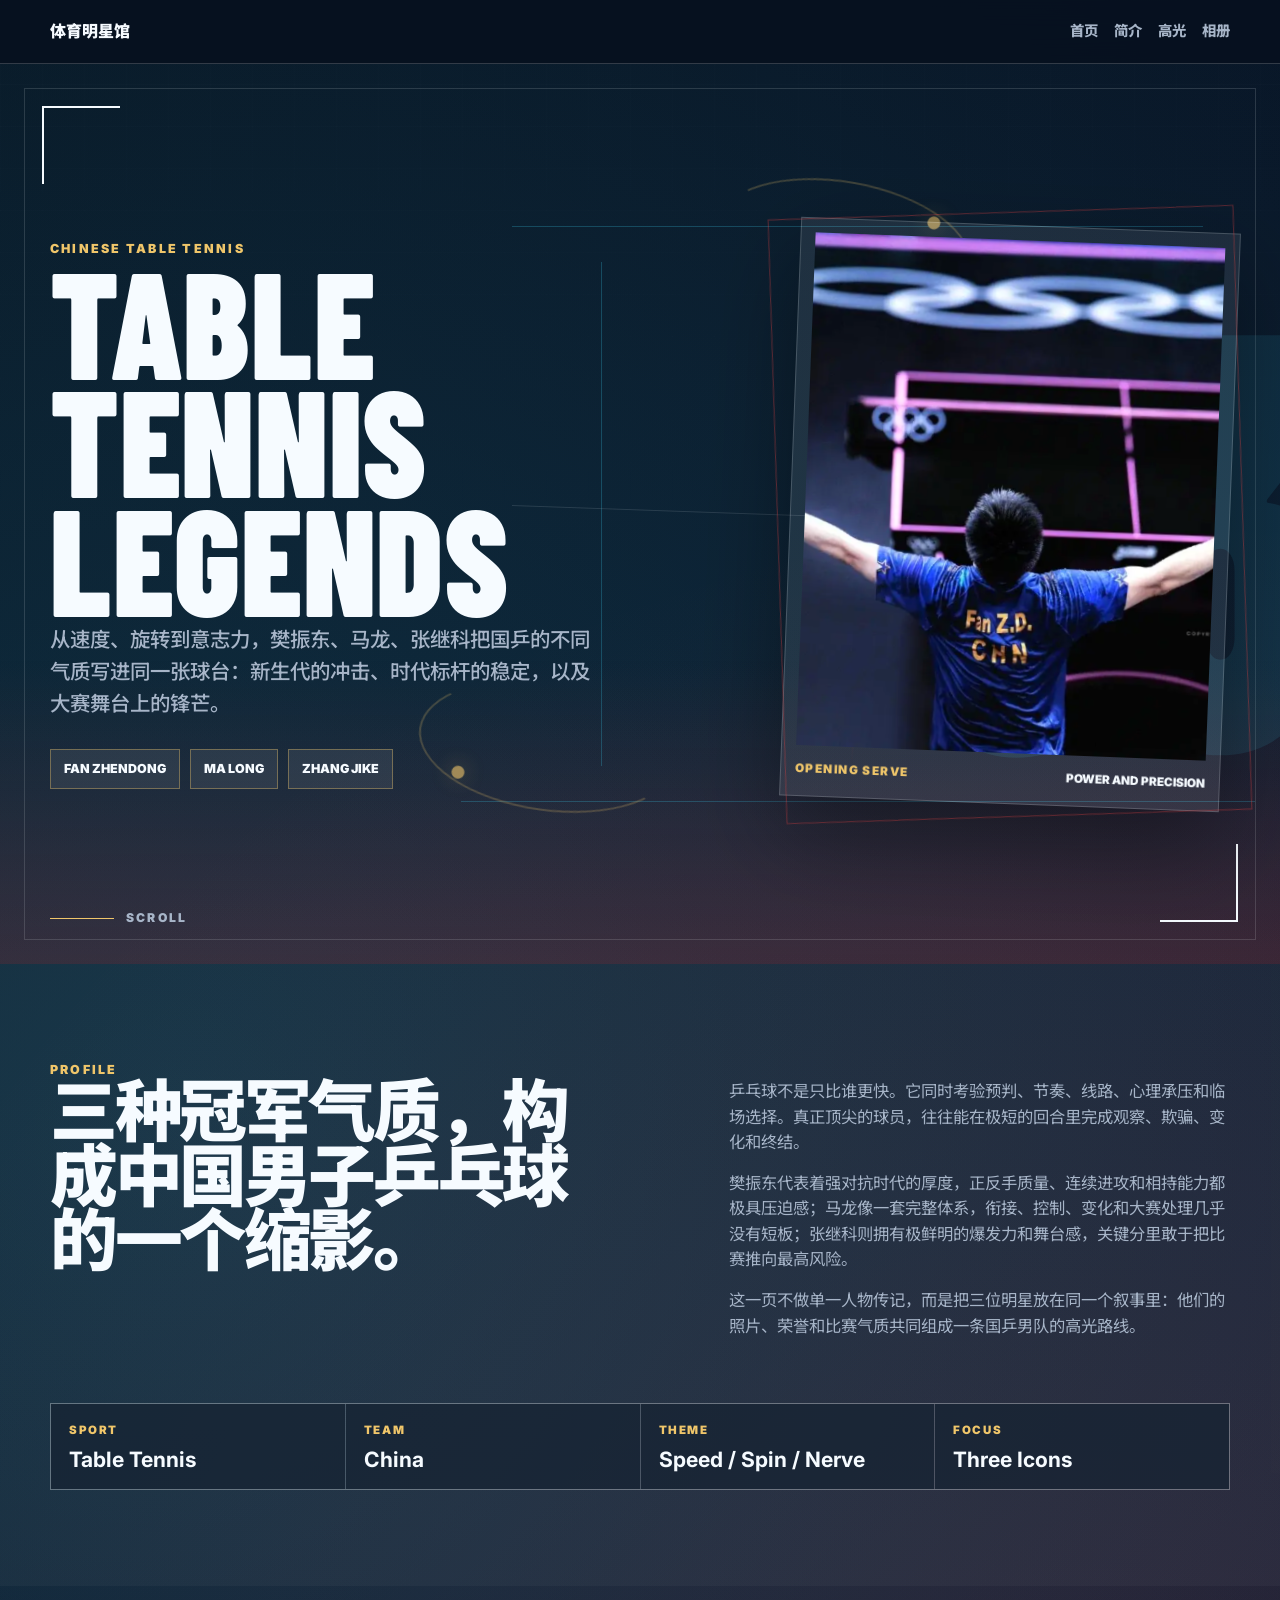
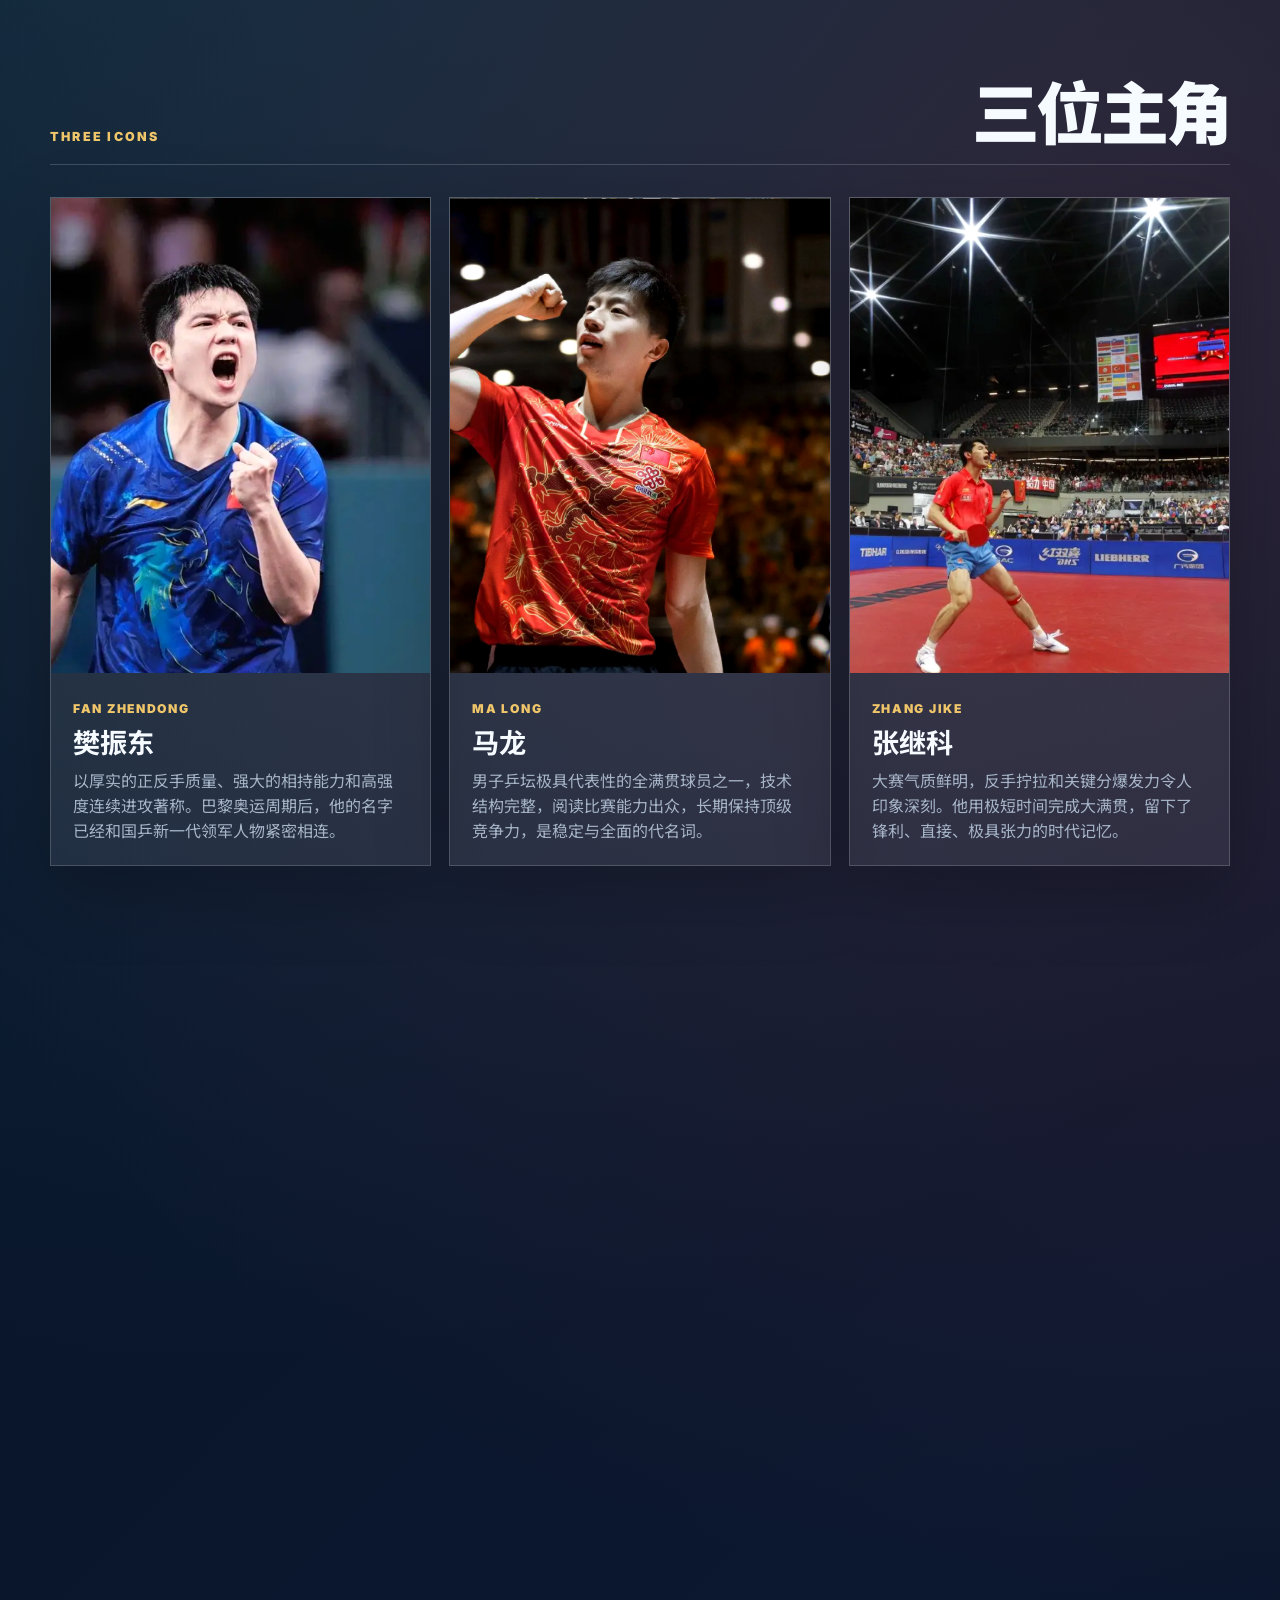
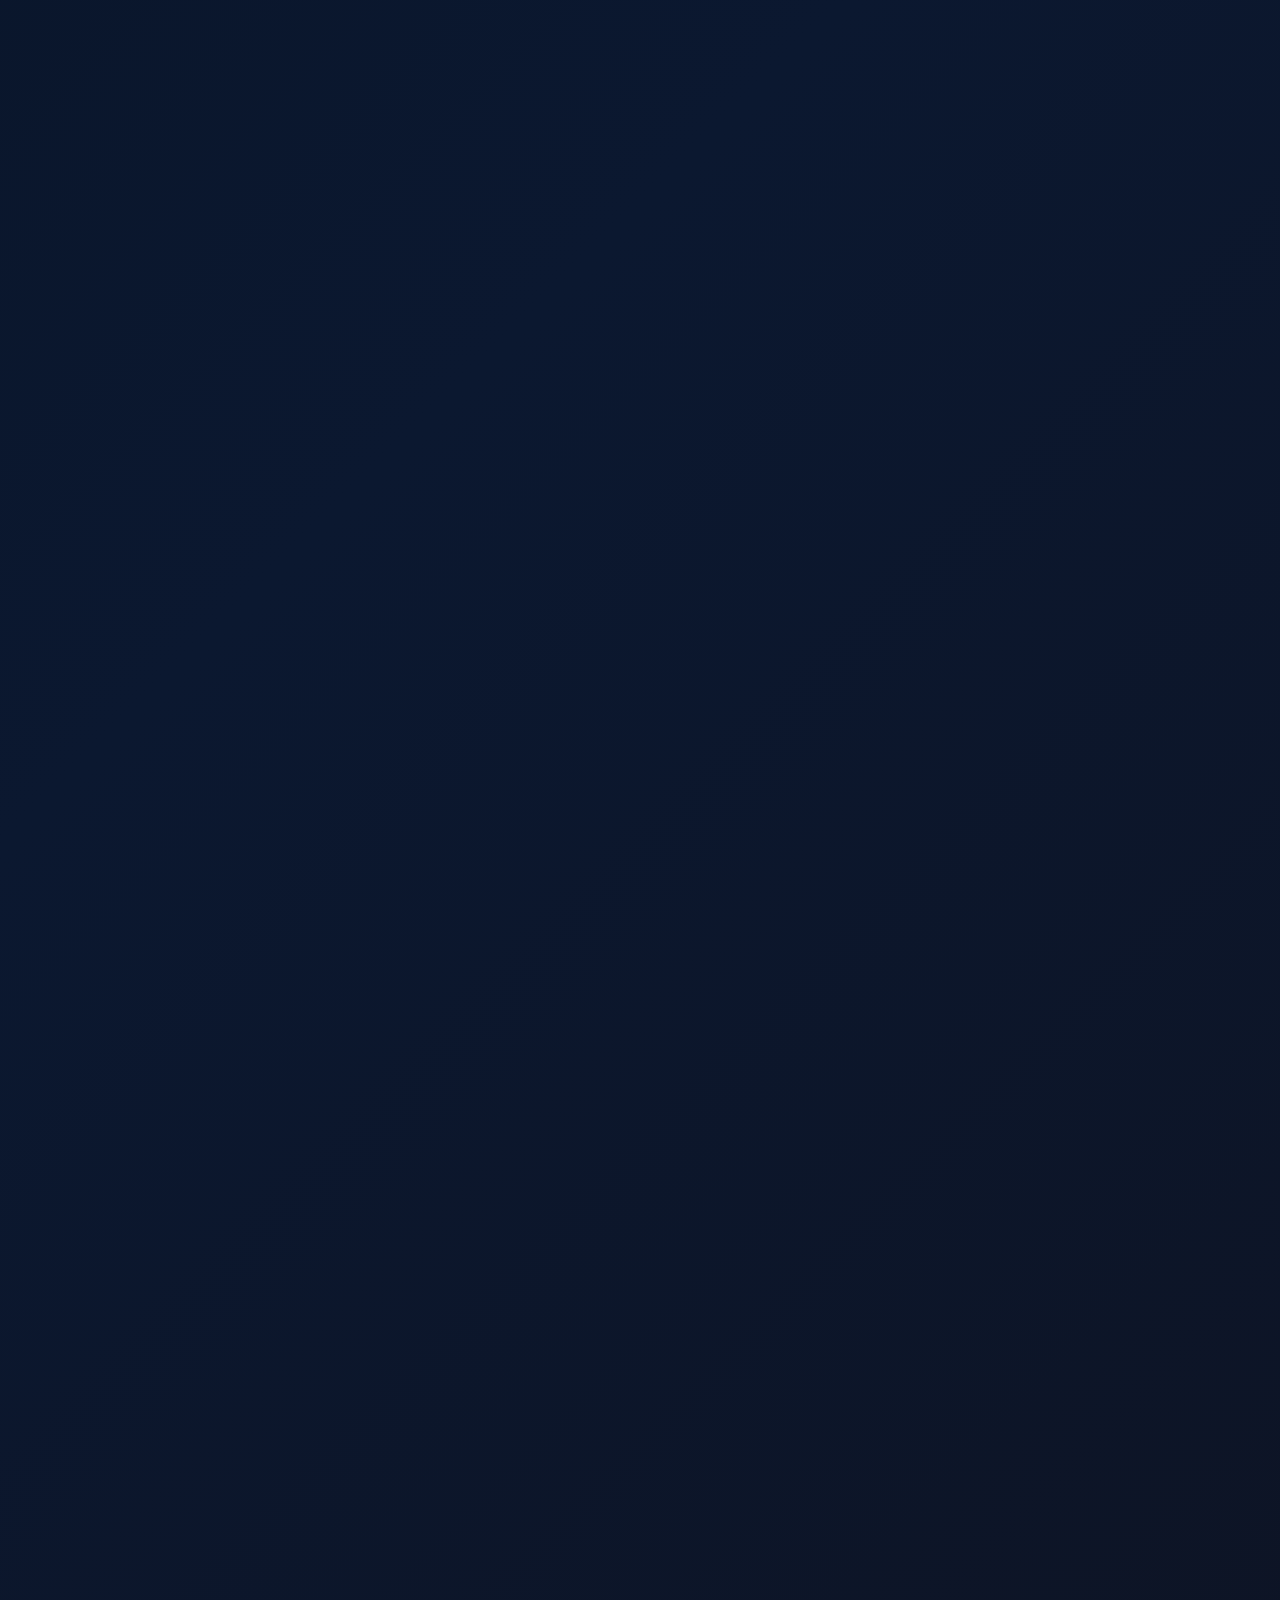
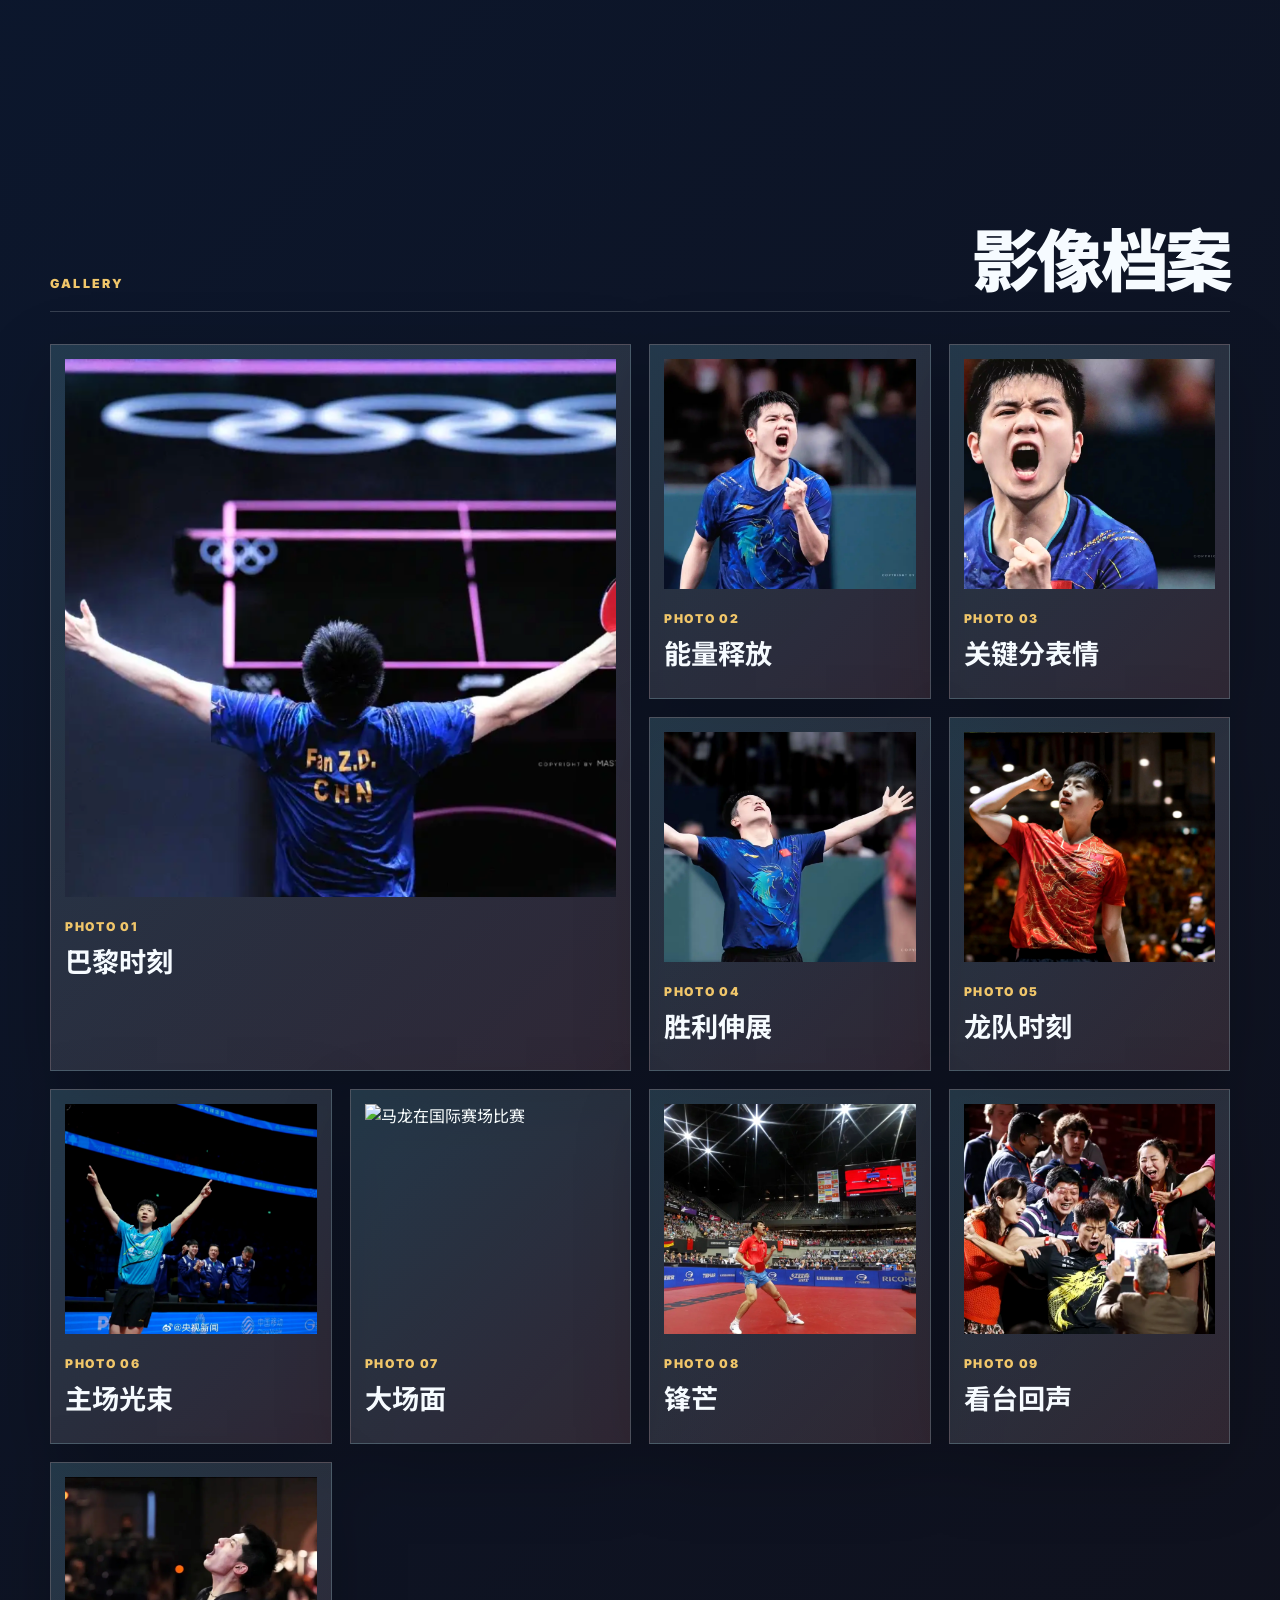
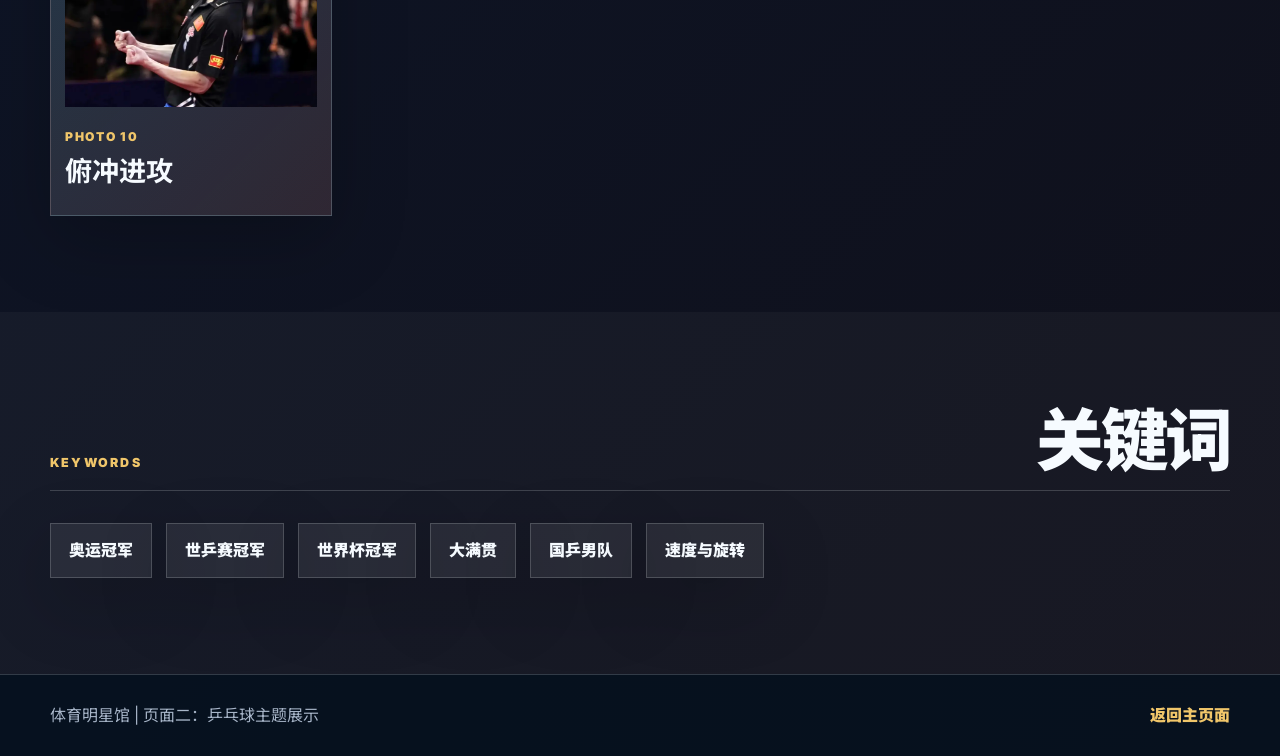
==== commit 4f690aa6: "Add headers and footers to pages 2 and 4" ====
--- a/pages/star2/index.html
+++ b/pages/star2/index.html
@@ -10,6 +10,16 @@
   <link rel="stylesheet" href="./style.css">
 </head>
 <body>
+  <header class="site-header">
+    <a class="site-brand" href="../../index.html">体育明星馆</a>
+    <nav class="site-nav" aria-label="页面导航">
+      <a href="../../index.html">首页</a>
+      <a href="#profile">简介</a>
+      <a href="#highlights">高光</a>
+      <a href="#gallery">相册</a>
+    </nav>
+  </header>
+
   <main class="page-shell">
     <section class="hero-section" aria-labelledby="hero-title">
       <div class="table-lines" aria-hidden="true">
@@ -282,6 +292,11 @@
     </section>
   </main>
 
+  <footer class="site-footer">
+    <p>体育明星馆 | 页面二：乒乓球主题展示</p>
+    <a href="../../index.html">返回主页面</a>
+  </footer>
+
   <script src="./script.js"></script>
 </body>
 </html>
--- a/pages/star2/style.css
+++ b/pages/star2/style.css
@@ -55,6 +55,47 @@
   max-width: 100%;
 }
 
+.site-header {
+  position: sticky;
+  top: 0;
+  z-index: 20;
+  min-height: 64px;
+  display: flex;
+  align-items: center;
+  justify-content: space-between;
+  gap: 24px;
+  padding: 0 max(24px, calc((100vw - 1180px) / 2));
+  border-bottom: 1px solid var(--line);
+  background: rgba(7, 17, 31, 0.92);
+  backdrop-filter: blur(14px);
+}
+
+.site-brand {
+  color: var(--white);
+  font-weight: 900;
+  text-decoration: none;
+}
+
+.site-nav {
+  display: flex;
+  flex-wrap: wrap;
+  gap: 16px;
+  color: var(--muted);
+  font-size: 0.9rem;
+  font-weight: 800;
+}
+
+.site-nav a,
+.site-footer a {
+  color: inherit;
+  text-decoration: none;
+}
+
+.site-nav a:hover,
+.site-footer a:hover {
+  color: var(--gold);
+}
+
 .page-shell {
   position: relative;
   overflow: hidden;
@@ -734,6 +775,26 @@
   font-weight: 900;
 }
 
+.site-footer {
+  display: flex;
+  align-items: center;
+  justify-content: space-between;
+  gap: 18px;
+  padding: 28px max(24px, calc((100vw - 1180px) / 2));
+  color: var(--muted);
+  border-top: 1px solid var(--line);
+  background: rgba(7, 17, 31, 0.94);
+}
+
+.site-footer p {
+  margin: 0;
+}
+
+.site-footer a {
+  color: var(--gold);
+  font-weight: 900;
+}
+
 @keyframes heroRise {
   from {
     opacity: 0;
@@ -919,6 +980,13 @@
 }
 
 @media (max-width: 620px) {
+  .site-header,
+  .site-footer {
+    align-items: flex-start;
+    flex-direction: column;
+    padding: 16px 18px;
+  }
+
   .hero-section,
   .section {
     padding-left: 18px;
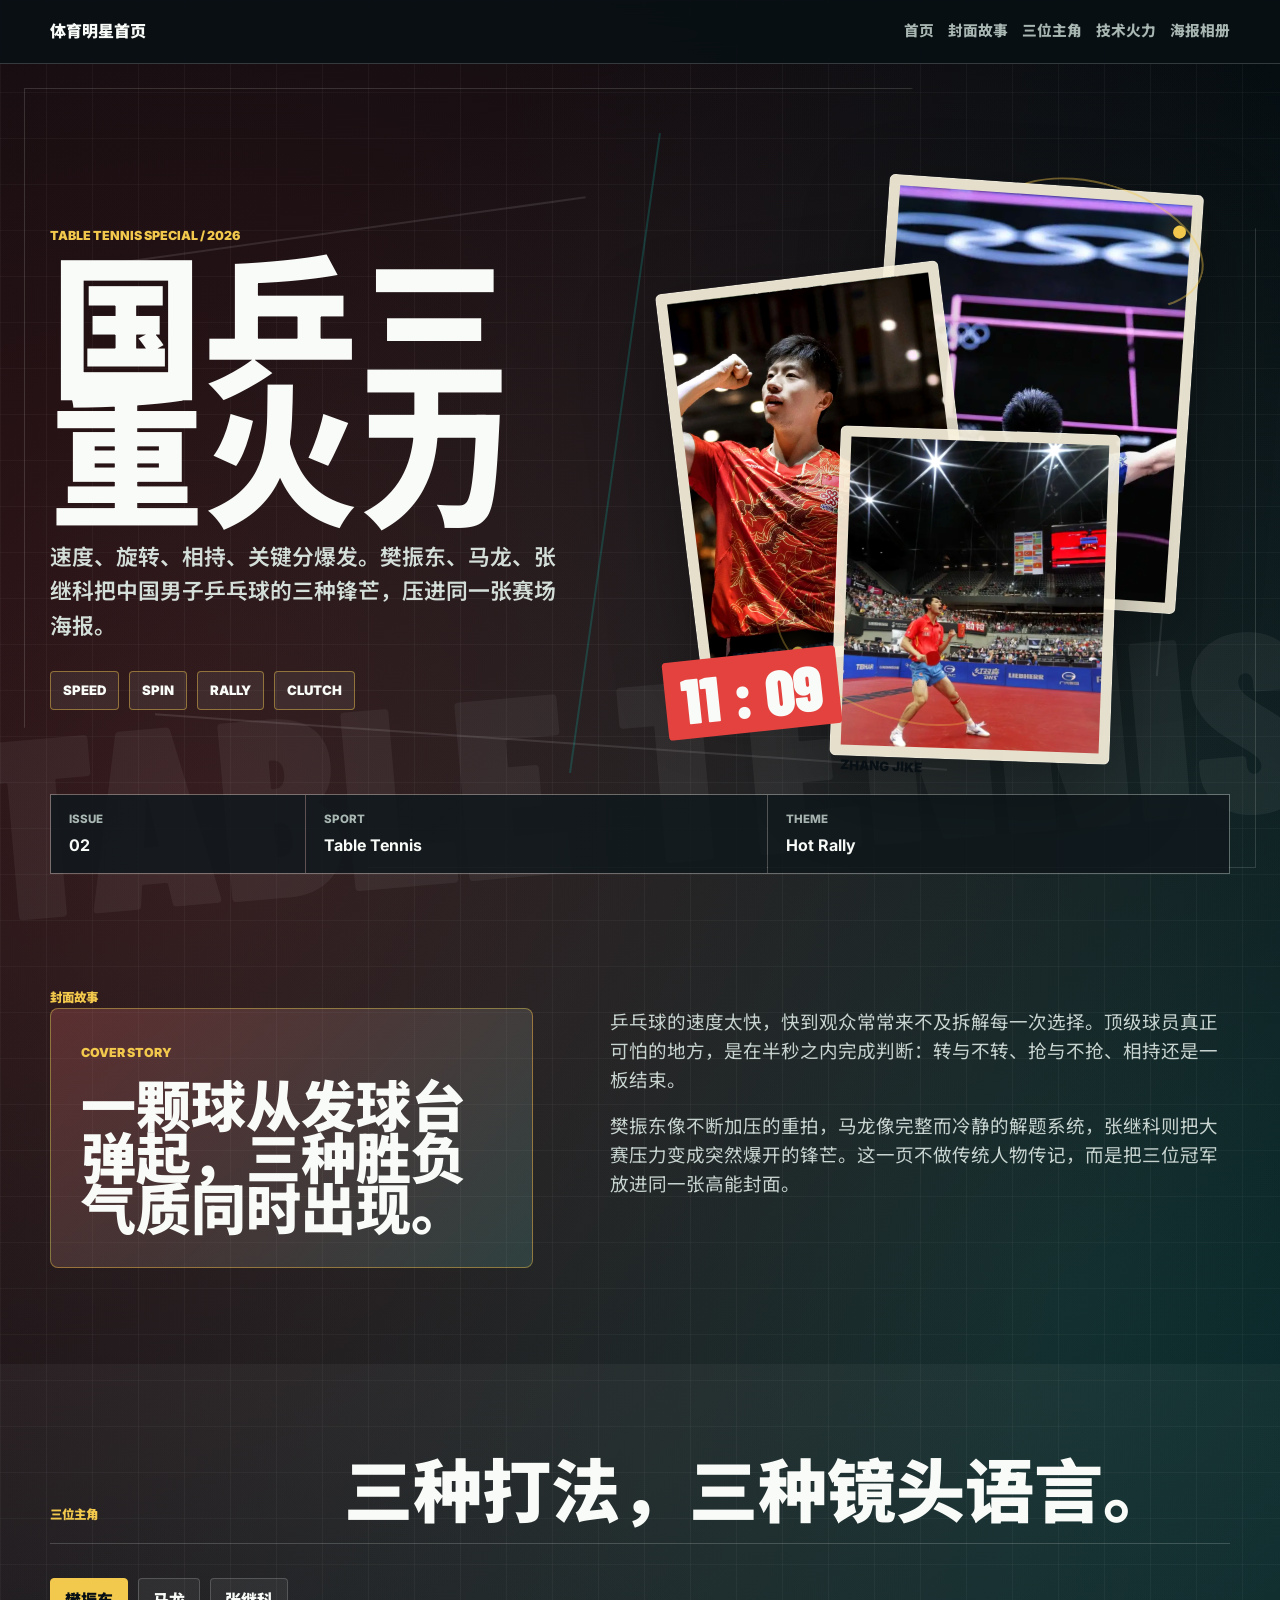
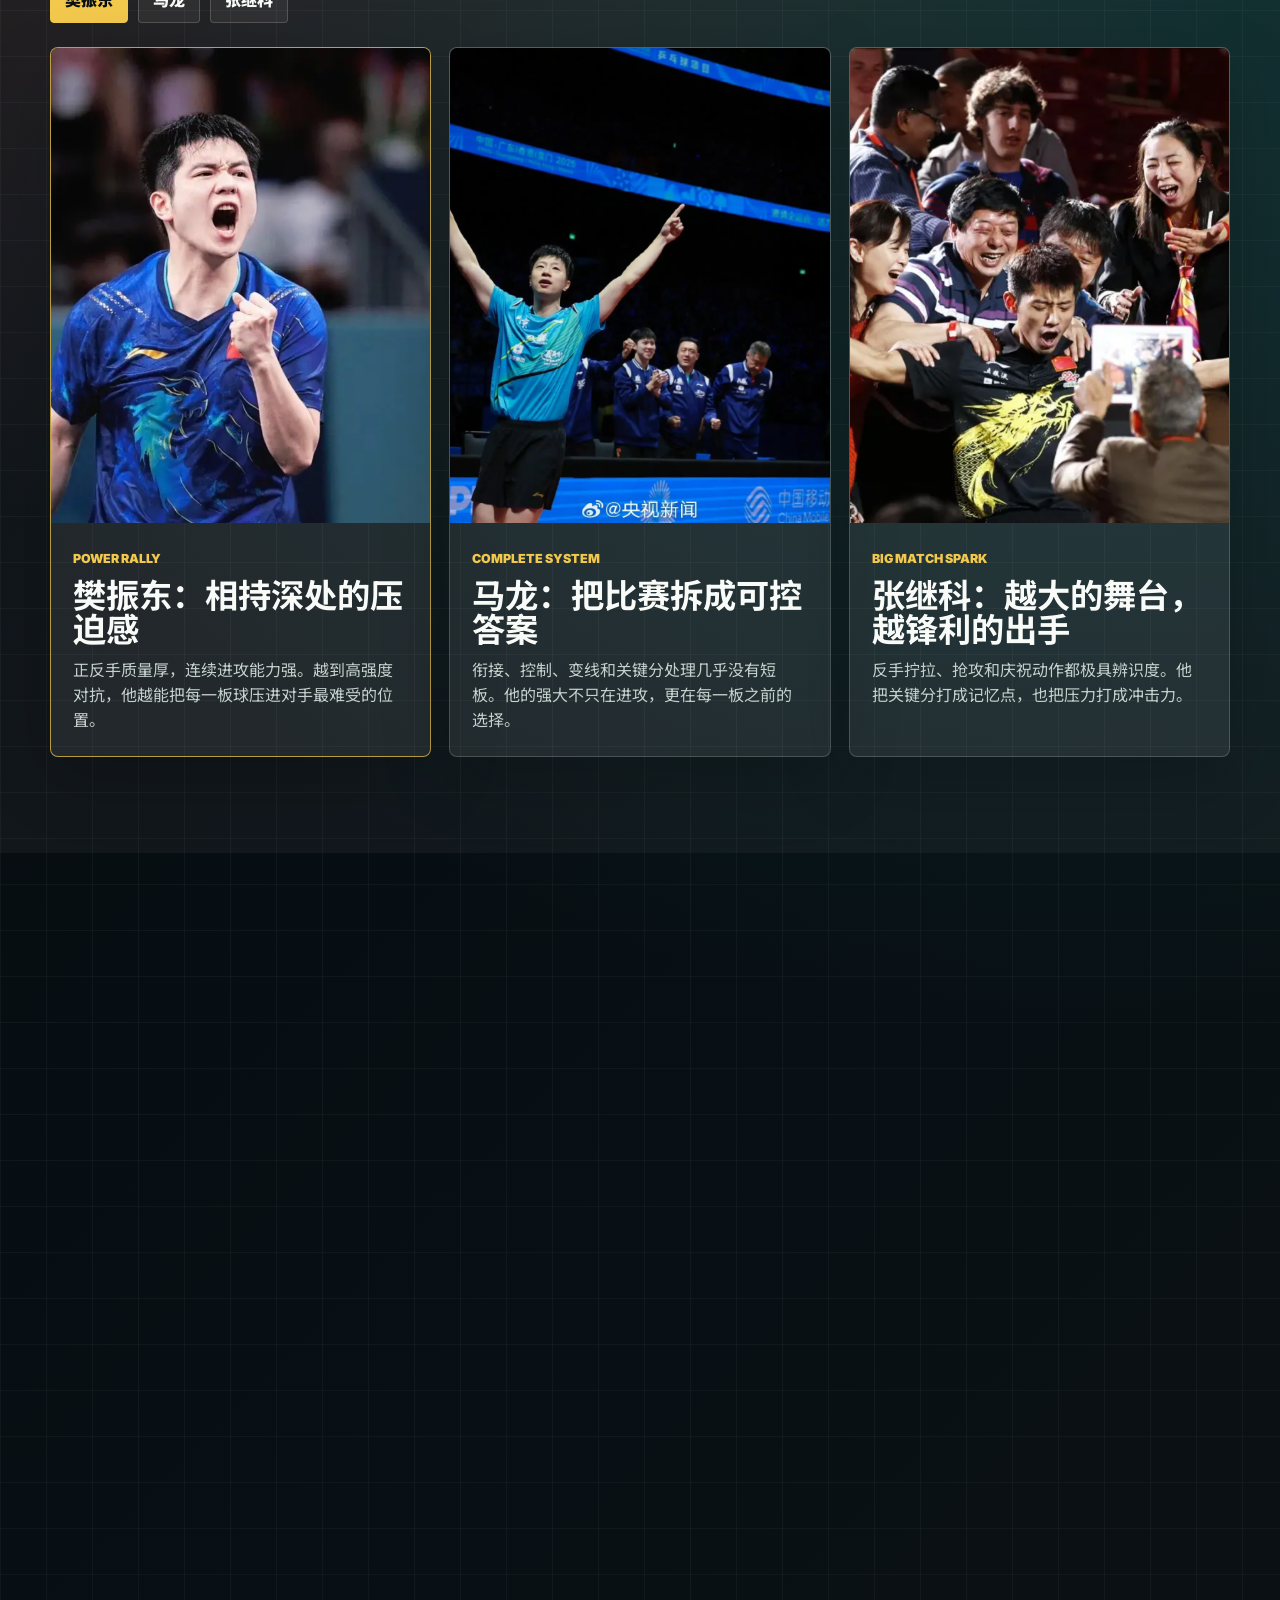
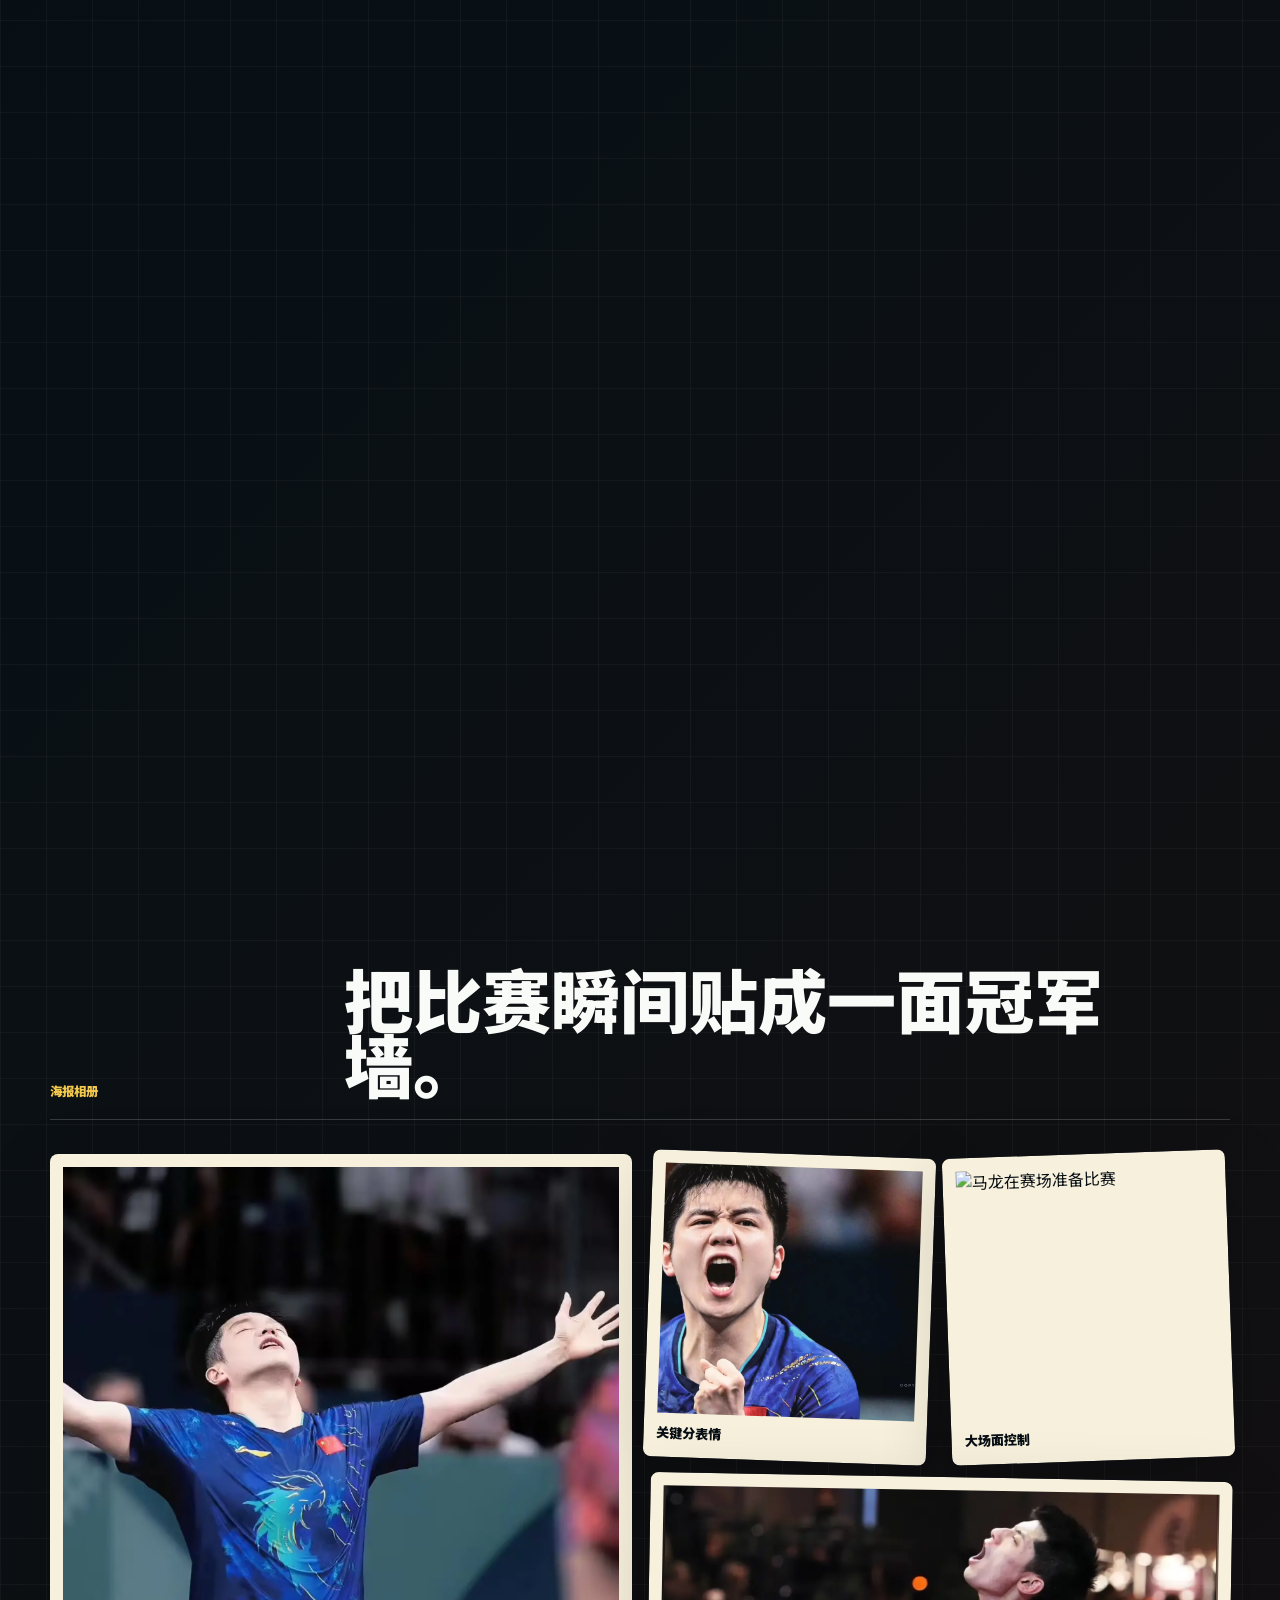
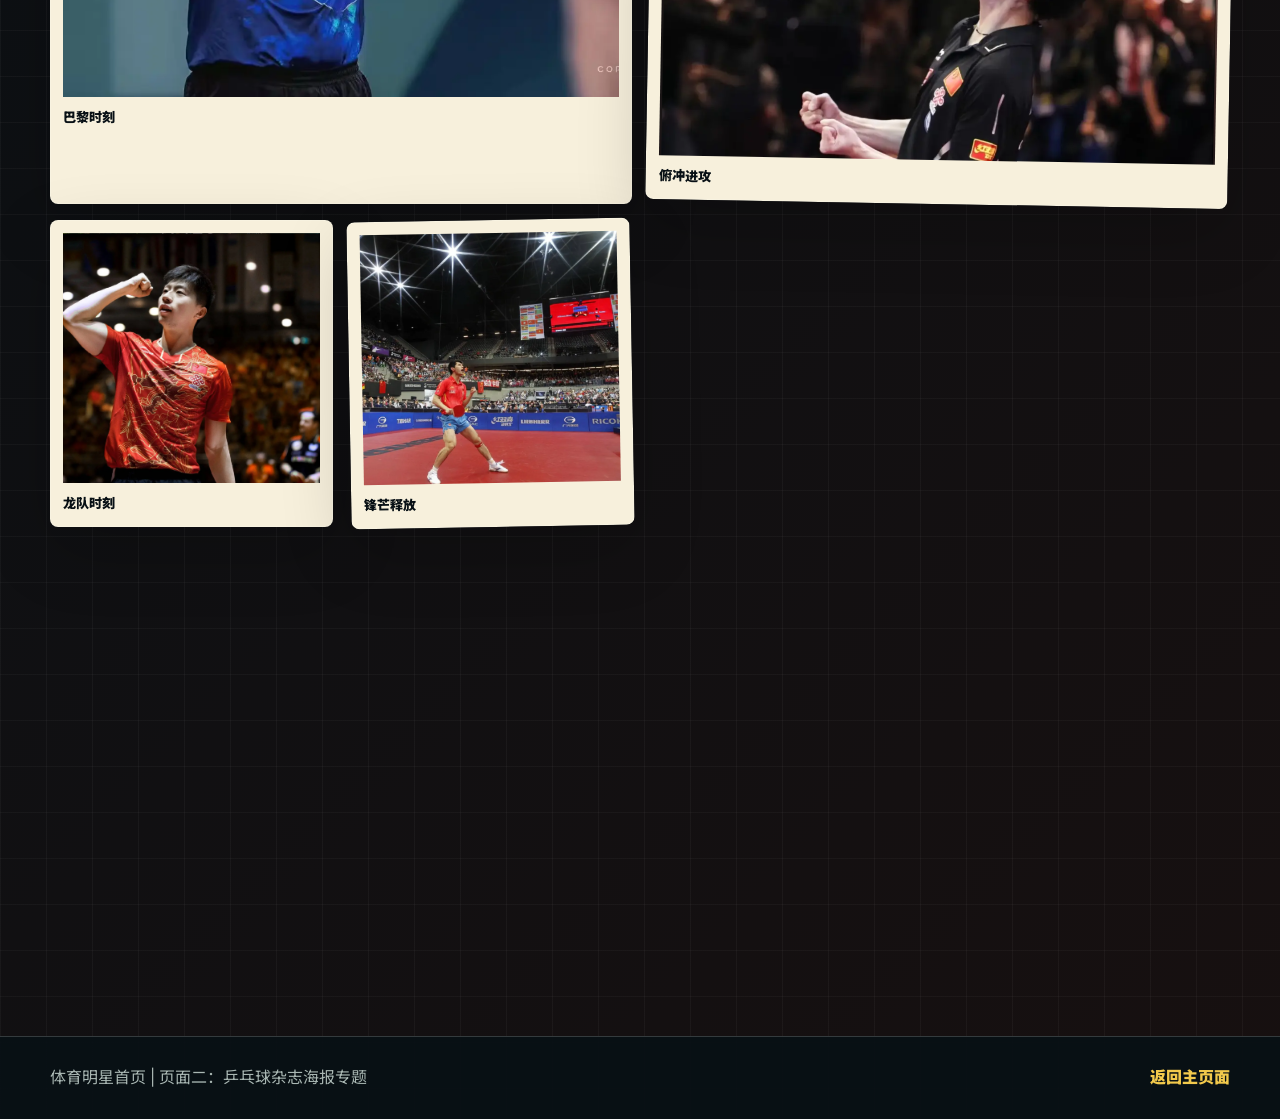
==== commit 2a289999: "优化主页四段式展示并重设计乒乓球页面" ====
--- a/pages/star2/index.html
+++ b/pages/star2/index.html
@@ -3,297 +3,243 @@
 <head>
   <meta charset="UTF-8">
   <meta name="viewport" content="width=device-width, initial-scale=1.0">
-  <title>乒乓球三巨星 | Table Tennis Legends</title>
+  <title>国乒三重火力 | Table Tennis Poster Issue</title>
   <link rel="preconnect" href="https://fonts.googleapis.com">
   <link rel="preconnect" href="https://fonts.gstatic.com" crossorigin>
-  <link href="https://fonts.googleapis.com/css2?family=Barlow+Condensed:wght@700;800;900&family=Inter:wght@400;500;600;700;800;900&family=Noto+Sans+SC:wght@400;500;700;900&display=swap" rel="stylesheet">
+  <link href="https://fonts.googleapis.com/css2?family=Barlow+Condensed:wght@700;800;900&family=Inter:wght@400;600;700;800;900&family=Noto+Sans+SC:wght@400;500;700;900&display=swap" rel="stylesheet">
   <link rel="stylesheet" href="./style.css">
 </head>
 <body>
-  <header class="site-header">
-    <a class="site-brand" href="../../index.html">体育明星馆</a>
-    <nav class="site-nav" aria-label="页面导航">
+  <header class="poster-header">
+    <a class="poster-brand" href="../../index.html">体育明星首页</a>
+    <nav class="poster-nav" aria-label="页面导航">
       <a href="../../index.html">首页</a>
-      <a href="#profile">简介</a>
-      <a href="#highlights">高光</a>
-      <a href="#gallery">相册</a>
+      <a href="#story">封面故事</a>
+      <a href="#cast">三位主角</a>
+      <a href="#arsenal">技术火力</a>
+      <a href="#gallery">海报相册</a>
     </nav>
   </header>
 
-  <main class="page-shell">
-    <section class="hero-section" aria-labelledby="hero-title">
-      <div class="table-lines" aria-hidden="true">
-        <span class="table-edge table-edge-top"></span>
-        <span class="table-edge table-edge-bottom"></span>
-        <span class="table-edge table-edge-left"></span>
-        <span class="table-edge table-edge-right"></span>
-        <span class="table-midline"></span>
-        <span class="table-net"></span>
-        <span class="ball-trace ball-trace-one"></span>
-        <span class="ball-trace ball-trace-two"></span>
-      </div>
-      <div class="hero-number" aria-hidden="true">03</div>
-      <div class="hero-corner hero-corner-left" aria-hidden="true"></div>
-      <div class="hero-corner hero-corner-right" aria-hidden="true"></div>
-
-      <div class="hero-copy">
-        <p class="eyebrow">Chinese Table Tennis</p>
-        <h1 id="hero-title">Table<br>Tennis<br>Legends</h1>
-        <p class="hero-subtitle">从速度、旋转到意志力，樊振东、马龙、张继科把国乒的不同气质写进同一张球台：新生代的冲击、时代标杆的稳定，以及大赛舞台上的锋芒。</p>
-        <div class="hero-tags" aria-label="页面人物">
-          <span>Fan Zhendong</span>
-          <span>Ma Long</span>
-          <span>Zhang Jike</span>
-        </div>
-      </div>
-
-      <figure class="hero-photo" aria-label="樊振东比赛庆祝照片">
-        <img src="./assets/fan-zhendong-1.png" alt="樊振东在奥运赛场张开双臂庆祝">
-        <figcaption>
-          <span>Opening Serve</span>
-          <strong>Power and precision</strong>
-        </figcaption>
-      </figure>
-
-      <div class="scroll-cue" aria-hidden="true">
-        <span></span>
-        <p>Scroll</p>
-      </div>
-    </section>
-
-    <section class="section intro-section" id="profile">
-      <div class="section-label">Profile</div>
-      <div class="intro-grid">
+  <main class="poster-page">
+    <section class="magazine-cover" aria-labelledby="cover-title">
+      <div class="cover-grid" aria-hidden="true">
+        <span></span>
+        <span></span>
+        <span></span>
+        <span></span>
+      </div>
+
+      <div class="cover-copy">
+        <p class="issue-label">TABLE TENNIS SPECIAL / 2026</p>
+        <h1 id="cover-title">国乒三重火力</h1>
+        <p class="cover-deck">速度、旋转、相持、关键分爆发。樊振东、马龙、张继科把中国男子乒乓球的三种锋芒，压进同一张赛场海报。</p>
+        <div class="cover-actions" aria-label="封面关键词">
+          <span>Speed</span>
+          <span>Spin</span>
+          <span>Rally</span>
+          <span>Clutch</span>
+        </div>
+      </div>
+
+      <div class="cover-collage" aria-label="三位乒乓球运动员海报拼贴">
+        <figure class="poster-photo photo-fzd" data-player-photo="fzd">
+          <img src="./assets/fan-zhendong-1.png" alt="樊振东在赛场庆祝">
+          <figcaption>Fan Zhendong</figcaption>
+        </figure>
+        <figure class="poster-photo photo-ml" data-player-photo="ml">
+          <img src="./assets/ma-long-1.png" alt="马龙穿红色球衣庆祝">
+          <figcaption>Ma Long</figcaption>
+        </figure>
+        <figure class="poster-photo photo-zjk" data-player-photo="zjk">
+          <img src="./assets/zhang-jike-1.png" alt="张继科黑色球衣呐喊">
+          <figcaption>Zhang Jike</figcaption>
+        </figure>
+        <span class="collage-sticker">11 : 09</span>
+        <span class="spin-line spin-line-one"></span>
+        <span class="spin-line spin-line-two"></span>
+      </div>
+
+      <aside class="issue-strip" aria-label="封面数据">
         <div>
-          <h2>三种冠军气质，构成中国男子乒乓球的一个缩影。</h2>
-        </div>
-        <div class="intro-copy">
-          <p>乒乓球不是只比谁更快。它同时考验预判、节奏、线路、心理承压和临场选择。真正顶尖的球员，往往能在极短的回合里完成观察、欺骗、变化和终结。</p>
-          <p>樊振东代表着强对抗时代的厚度，正反手质量、连续进攻和相持能力都极具压迫感；马龙像一套完整体系，衔接、控制、变化和大赛处理几乎没有短板；张继科则拥有极鲜明的爆发力和舞台感，关键分里敢于把比赛推向最高风险。</p>
-          <p>这一页不做单一人物传记，而是把三位明星放在同一个叙事里：他们的照片、荣誉和比赛气质共同组成一条国乒男队的高光路线。</p>
-        </div>
-      </div>
-      <div class="fact-strip" aria-label="页面基础信息">
+          <span>Issue</span>
+          <strong>02</strong>
+        </div>
         <div>
           <span>Sport</span>
           <strong>Table Tennis</strong>
         </div>
         <div>
-          <span>Team</span>
-          <strong>China</strong>
-        </div>
-        <div>
           <span>Theme</span>
-          <strong>Speed / Spin / Nerve</strong>
-        </div>
-        <div>
-          <span>Focus</span>
-          <strong>Three Icons</strong>
-        </div>
-      </div>
-    </section>
-
-    <section class="section icons-section">
-      <div class="section-heading">
-        <span class="section-label">Three Icons</span>
-        <h2>三位主角</h2>
-      </div>
-      <div class="icon-grid">
-        <article class="player-card">
+          <strong>Hot Rally</strong>
+        </div>
+      </aside>
+    </section>
+
+    <section class="section cover-story" id="story">
+      <div class="section-mark">封面故事</div>
+      <div class="story-board">
+        <article class="story-lead">
+          <span>Cover Story</span>
+          <h2>一颗球从发球台弹起，三种胜负气质同时出现。</h2>
+        </article>
+        <article>
+          <p>乒乓球的速度太快，快到观众常常来不及拆解每一次选择。顶级球员真正可怕的地方，是在半秒之内完成判断：转与不转、抢与不抢、相持还是一板结束。</p>
+          <p>樊振东像不断加压的重拍，马龙像完整而冷静的解题系统，张继科则把大赛压力变成突然爆开的锋芒。这一页不做传统人物传记，而是把三位冠军放进同一张高能封面。</p>
+        </article>
+      </div>
+    </section>
+
+    <section class="section cast-section" id="cast">
+      <div class="section-heading">
+        <span class="section-mark">三位主角</span>
+        <h2>三种打法，三种镜头语言。</h2>
+      </div>
+
+      <div class="player-tabs" role="tablist" aria-label="选择运动员">
+        <button type="button" class="player-tab is-active" data-player="fzd" role="tab" aria-selected="true">樊振东</button>
+        <button type="button" class="player-tab" data-player="ml" role="tab" aria-selected="false">马龙</button>
+        <button type="button" class="player-tab" data-player="zjk" role="tab" aria-selected="false">张继科</button>
+      </div>
+
+      <div class="cast-grid">
+        <article class="player-panel is-active" data-player-card="fzd">
           <img src="./assets/fan-zhendong-2.png" alt="樊振东握拳庆祝">
-          <div class="player-copy">
-            <span>Fan Zhendong</span>
-            <h3>樊振东</h3>
-            <p>以厚实的正反手质量、强大的相持能力和高强度连续进攻著称。巴黎奥运周期后，他的名字已经和国乒新一代领军人物紧密相连。</p>
+          <div>
+            <span>Power Rally</span>
+            <h3>樊振东：相持深处的压迫感</h3>
+            <p>正反手质量厚，连续进攻能力强。越到高强度对抗，他越能把每一板球压进对手最难受的位置。</p>
           </div>
         </article>
-        <article class="player-card">
-          <img src="./assets/ma-long-1.png" alt="马龙穿红色球衣庆祝">
-          <div class="player-copy">
-            <span>Ma Long</span>
-            <h3>马龙</h3>
-            <p>男子乒坛极具代表性的全满贯球员之一，技术结构完整，阅读比赛能力出众，长期保持顶级竞争力，是稳定与全面的代名词。</p>
+        <article class="player-panel" data-player-card="ml">
+          <img src="./assets/ma-long-2.png" alt="马龙蓝色球衣庆祝">
+          <div>
+            <span>Complete System</span>
+            <h3>马龙：把比赛拆成可控答案</h3>
+            <p>衔接、控制、变线和关键分处理几乎没有短板。他的强大不只在进攻，更在每一板之前的选择。</p>
           </div>
         </article>
-        <article class="player-card">
-          <img src="./assets/zhang-jike-1.png" alt="张继科黑色球衣呐喊庆祝">
-          <div class="player-copy">
-            <span>Zhang Jike</span>
-            <h3>张继科</h3>
-            <p>大赛气质鲜明，反手拧拉和关键分爆发力令人印象深刻。他用极短时间完成大满贯，留下了锋利、直接、极具张力的时代记忆。</p>
+        <article class="player-panel" data-player-card="zjk">
+          <img src="./assets/zhang-jike-2.png" alt="张继科与观众互动庆祝">
+          <div>
+            <span>Big Match Spark</span>
+            <h3>张继科：越大的舞台，越锋利的出手</h3>
+            <p>反手拧拉、抢攻和庆祝动作都极具辨识度。他把关键分打成记忆点，也把压力打成冲击力。</p>
           </div>
         </article>
       </div>
     </section>
 
-    <section class="section highlight-section" id="highlights">
-      <div class="section-heading">
-        <span class="section-label">Career Highlights</span>
-        <h2>高光档案</h2>
-      </div>
-      <div class="highlight-grid">
-        <article class="highlight-panel">
-          <span class="stat-kicker">Fan Zhendong</span>
-          <strong>FZD</strong>
-          <p>奥运冠军、世乒赛男单冠军、世界杯冠军。他的比赛常常像一台持续加压的机器，越到相持深处，越能体现身体质量和击球稳定性。</p>
-        </article>
-        <article class="highlight-panel">
-          <span class="stat-kicker">Ma Long</span>
-          <strong>ML</strong>
-          <p>两届奥运男单冠军得主，也是男子乒坛最具统治力和完整性的代表人物之一。他的强大不只在进攻，更在每一板之前的选择。</p>
-        </article>
-        <article class="highlight-panel">
-          <span class="stat-kicker">Zhang Jike</span>
-          <strong>ZJK</strong>
-          <p>奥运会、世乒赛、世界杯男单冠军得主，以极快速度完成大满贯。张继科的标志，是把大赛压力变成进攻欲望。</p>
-        </article>
-      </div>
-    </section>
-
-    <section class="section chapters-section">
-      <div class="section-heading">
-        <span class="section-label">Match Temperament</span>
-        <h2>比赛气质</h2>
-      </div>
-      <div class="chapter-list">
-        <article class="chapter-card">
+    <section class="section arsenal-section" id="arsenal">
+      <div class="section-heading">
+        <span class="section-mark">技术火力</span>
+        <h2>不是一板快，是每一板都在逼迫选择。</h2>
+      </div>
+      <div class="arsenal-grid">
+        <article>
+          <span>01</span>
+          <h3>发接发</h3>
+          <p>短球控制、旋转判断、前三板抢位，是整场比赛的第一道节奏开关。</p>
+          <div class="power-bar"><span style="--power: 86%"></span></div>
+        </article>
+        <article>
+          <span>02</span>
+          <h3>正反手衔接</h3>
+          <p>从防守转进攻只需要一拍，身体重心和线路选择决定能不能接管回合。</p>
+          <div class="power-bar"><span style="--power: 92%"></span></div>
+        </article>
+        <article>
+          <span>03</span>
+          <h3>相持抗压</h3>
+          <p>比分胶着时，谁还能保持击球质量，谁就能把对手拖进自己的节奏。</p>
+          <div class="power-bar"><span style="--power: 95%"></span></div>
+        </article>
+        <article>
+          <span>04</span>
+          <h3>关键分爆发</h3>
+          <p>冠军的标志不是没有压力，而是能在压力最大的一分里主动出手。</p>
+          <div class="power-bar"><span style="--power: 89%"></span></div>
+        </article>
+      </div>
+    </section>
+
+    <section class="section rally-section">
+      <div class="section-heading">
+        <span class="section-mark">高光回合</span>
+        <h2>把时间压缩成几次弹跳。</h2>
+      </div>
+      <div class="rally-stack">
+        <article>
+          <span>Rally 01</span>
+          <h3>樊振东：用厚度把相持拉满</h3>
+          <p>连续对拉里保持深度和质量，把看似五五开的回合变成更习惯、更能承受的节奏。</p>
+        </article>
+        <article>
+          <span>Rally 02</span>
+          <h3>马龙：在乱局里找到最稳线路</h3>
+          <p>他可以用控制建立优势，也可以用变化打乱对手，在关键分里选择最可靠的一条线。</p>
+        </article>
+        <article>
+          <span>Rally 03</span>
+          <h3>张继科：一板把舞台点燃</h3>
+          <p>大赛气质鲜明，反手、拧拉、抢攻和瞬间爆发，让高光时刻带着强烈个人风格。</p>
+        </article>
+      </div>
+    </section>
+
+    <section class="section poster-gallery" id="gallery">
+      <div class="section-heading">
+        <span class="section-mark">海报相册</span>
+        <h2>把比赛瞬间贴成一面冠军墙。</h2>
+      </div>
+      <div class="gallery-masonry">
+        <figure class="gallery-card gallery-card-large">
           <img src="./assets/fan-zhendong-4.png" alt="樊振东张开双臂庆祝胜利">
-          <div>
-            <span>Chapter 01</span>
-            <h3>樊振东：强度拉满后的确定性</h3>
-            <p>樊振东的强不只是力量感，而是能在高质量对拉里持续保持击球深度。他把很多看似五五开的回合，变成了自己更习惯、更能承受的节奏。</p>
-          </div>
-        </article>
-        <article class="chapter-card">
-          <img src="./assets/ma-long-3.png" alt="马龙在大型赛场中准备比赛">
-          <div>
-            <span>Chapter 02</span>
-            <h3>马龙：一套几乎完整的解题系统</h3>
-            <p>马龙最特别的地方，是他不依赖单一武器。他可以用控制建立优势，也可以用变化打乱对手，还能在关键分里找到最稳的那条线路。</p>
-          </div>
-        </article>
-        <article class="chapter-card">
-          <img src="./assets/zhang-jike-2.png" alt="张继科和观众一起庆祝">
-          <div>
-            <span>Chapter 03</span>
-            <h3>张继科：越大的舞台，越锋利的出手</h3>
-            <p>张继科的比赛有一种强烈的瞬间爆发感。反手、拧拉、抢攻和庆祝动作都极具辨识度，也让他的高光时刻带着非常强的个人风格。</p>
-          </div>
-        </article>
-      </div>
-    </section>
-
-    <section class="section timeline-section">
-      <div class="section-heading">
-        <span class="section-label">Timeline</span>
-        <h2>国乒传承</h2>
-      </div>
-      <div class="timeline-track" aria-label="三位运动员生涯时间线">
-        <div class="timeline-node">
-          <span>2011</span>
-          <strong>张继科登顶世乒赛</strong>
-          <p>他的爆发把男子乒坛带入一个更具冲击感的阶段。</p>
-        </div>
-        <div class="timeline-node">
-          <span>2012</span>
-          <strong>伦敦奥运高光</strong>
-          <p>张继科完成奥运男单冠军的重要篇章。</p>
-        </div>
-        <div class="timeline-node">
-          <span>2016</span>
-          <strong>马龙里约加冕</strong>
-          <p>技术完整性与长期积累在奥运舞台集中兑现。</p>
-        </div>
-        <div class="timeline-node">
-          <span>2021</span>
-          <strong>马龙东京卫冕</strong>
-          <p>延续统治力，也把“稳定”写成传奇的一部分。</p>
-        </div>
-        <div class="timeline-node">
-          <span>2024</span>
-          <strong>樊振东巴黎突破</strong>
-          <p>新一代核心在奥运舞台完成自己的代表篇章。</p>
-        </div>
-      </div>
-    </section>
-
-    <section class="section gallery-section" id="gallery">
-      <div class="section-heading">
-        <span class="section-label">Gallery</span>
-        <h2>影像档案</h2>
-      </div>
-      <div class="gallery-layout">
-        <article class="photo-card photo-card-main">
-          <img src="./assets/fan-zhendong-1.png" alt="樊振东奥运赛场庆祝">
-          <span>Photo 01</span>
-          <h3>巴黎时刻</h3>
-        </article>
-        <article class="photo-card">
-          <img src="./assets/fan-zhendong-2.png" alt="樊振东握拳呐喊">
-          <span>Photo 02</span>
-          <h3>能量释放</h3>
-        </article>
-        <article class="photo-card">
+          <figcaption>巴黎时刻</figcaption>
+        </figure>
+        <figure class="gallery-card">
           <img src="./assets/fan-zhendong-3.png" alt="樊振东近景庆祝">
-          <span>Photo 03</span>
-          <h3>关键分表情</h3>
-        </article>
-        <article class="photo-card">
-          <img src="./assets/fan-zhendong-4.png" alt="樊振东张开双臂">
-          <span>Photo 04</span>
-          <h3>胜利伸展</h3>
-        </article>
-        <article class="photo-card">
+          <figcaption>关键分表情</figcaption>
+        </figure>
+        <figure class="gallery-card">
+          <img src="./assets/ma-long-3.png" alt="马龙在赛场准备比赛">
+          <figcaption>大场面控制</figcaption>
+        </figure>
+        <figure class="gallery-card gallery-card-wide">
+          <img src="./assets/zhang-jike-3.png" alt="张继科红色球衣俯冲进攻">
+          <figcaption>俯冲进攻</figcaption>
+        </figure>
+        <figure class="gallery-card">
           <img src="./assets/ma-long-1.png" alt="马龙红色球衣庆祝">
-          <span>Photo 05</span>
-          <h3>龙队时刻</h3>
-        </article>
-        <article class="photo-card">
-          <img src="./assets/ma-long-2.png" alt="马龙蓝色球衣庆祝">
-          <span>Photo 06</span>
-          <h3>主场光束</h3>
-        </article>
-        <article class="photo-card">
-          <img src="./assets/ma-long-3.png" alt="马龙在国际赛场比赛">
-          <span>Photo 07</span>
-          <h3>大场面</h3>
-        </article>
-        <article class="photo-card">
+          <figcaption>龙队时刻</figcaption>
+        </figure>
+        <figure class="gallery-card">
           <img src="./assets/zhang-jike-1.png" alt="张继科黑色球衣庆祝">
-          <span>Photo 08</span>
-          <h3>锋芒</h3>
-        </article>
-        <article class="photo-card">
-          <img src="./assets/zhang-jike-2.png" alt="张继科与观众互动庆祝">
-          <span>Photo 09</span>
-          <h3>看台回声</h3>
-        </article>
-        <article class="photo-card">
-          <img src="./assets/zhang-jike-3.png" alt="张继科红色球衣俯视比赛照片">
-          <span>Photo 10</span>
-          <h3>俯冲进攻</h3>
-        </article>
-      </div>
-    </section>
-
-    <section class="section honors-section">
-      <div class="section-heading">
-        <span class="section-label">Keywords</span>
-        <h2>关键词</h2>
-      </div>
-      <div class="honors-wall">
+          <figcaption>锋芒释放</figcaption>
+        </figure>
+      </div>
+    </section>
+
+    <section class="section closing-section">
+      <div class="section-heading">
+        <span class="section-mark">关键词收束</span>
+        <h2>这一页的关键词，不是模板，是球速。</h2>
+      </div>
+      <div class="keyword-grid" aria-label="乒乓球主题关键词">
         <span>奥运冠军</span>
-        <span>世乒赛冠军</span>
-        <span>世界杯冠军</span>
-        <span>大满贯</span>
+        <span>世界冠军</span>
         <span>国乒男队</span>
-        <span>速度与旋转</span>
+        <span>速度</span>
+        <span>旋转</span>
+        <span>相持</span>
+        <span>关键分</span>
+        <span>爆发力</span>
       </div>
     </section>
   </main>
 
-  <footer class="site-footer">
-    <p>体育明星馆 | 页面二：乒乓球主题展示</p>
+  <footer class="poster-footer">
+    <p>体育明星首页 | 页面二：乒乓球杂志海报专题</p>
     <a href="../../index.html">返回主页面</a>
   </footer>
 
--- a/pages/star2/style.css
+++ b/pages/star2/style.css
@@ -1,20 +1,19 @@
 :root {
-  --night: #07111f;
-  --night-soft: #0d1d32;
-  --table: #0f7f9d;
-  --table-light: #38b8d8;
-  --rubber: #e33f3f;
-  --rubber-dark: #a91f2b;
-  --gold: #f0c66a;
-  --white: #f6fbff;
-  --muted: #a7b5c8;
-  --ink: #102033;
-  --panel: rgba(255, 255, 255, 0.08);
-  --panel-strong: rgba(255, 255, 255, 0.13);
-  --line: rgba(246, 251, 255, 0.18);
-  --line-strong: rgba(56, 184, 216, 0.46);
+  --ink: #081015;
+  --ink-2: #101a20;
+  --paper: #f7f0dc;
+  --paper-soft: #fff8e7;
+  --table: #0eb5a3;
+  --table-dark: #07746f;
+  --rubber: #e4423f;
+  --rubber-dark: #9f2026;
+  --ball: #f2c94c;
+  --white: #f8fbf7;
+  --muted: #a9b7b3;
+  --line: rgba(248, 251, 247, 0.18);
+  --dark-line: rgba(8, 16, 21, 0.16);
   --font-sans: "Inter", "Noto Sans SC", Arial, sans-serif;
-  --font-display: "Barlow Condensed", "Arial Narrow", Impact, sans-serif;
+  --font-display: "Barlow Condensed", "Noto Sans SC", Impact, sans-serif;
 }
 
 * {
@@ -28,437 +27,659 @@
 body {
   margin: 0;
   min-height: 100vh;
+  overflow-x: hidden;
+  color: var(--white);
   font-family: var(--font-sans);
-  color: var(--white);
+  line-height: 1.58;
   background:
-    radial-gradient(circle at 14% 16%, rgba(56, 184, 216, 0.18), transparent 30%),
-    radial-gradient(circle at 86% 26%, rgba(227, 63, 63, 0.16), transparent 25%),
-    linear-gradient(135deg, #06101d 0%, #0b1830 48%, #10101a 100%);
-  line-height: 1.55;
-}
-
-body::before {
-  content: "";
-  position: fixed;
-  inset: 0;
-  z-index: -1;
-  pointer-events: none;
-  opacity: 0.28;
-  background-image:
-    linear-gradient(rgba(246, 251, 255, 0.05) 1px, transparent 1px),
-    linear-gradient(90deg, rgba(246, 251, 255, 0.04) 1px, transparent 1px);
-  background-size: 42px 42px;
-  mask-image: linear-gradient(to bottom, #000, transparent 86%);
+    linear-gradient(90deg, rgba(248, 251, 247, 0.04) 1px, transparent 1px),
+    linear-gradient(rgba(248, 251, 247, 0.035) 1px, transparent 1px),
+    radial-gradient(circle at 16% 14%, rgba(228, 66, 63, 0.22), transparent 25%),
+    radial-gradient(circle at 84% 22%, rgba(14, 181, 163, 0.2), transparent 28%),
+    linear-gradient(135deg, #05090d 0%, var(--ink) 50%, #171010 100%);
+  background-size: 46px 46px, 46px 46px, auto, auto, auto;
 }
 
 img {
   max-width: 100%;
 }
 
-.site-header {
+.poster-header {
   position: sticky;
   top: 0;
-  z-index: 20;
+  z-index: 40;
   min-height: 64px;
   display: flex;
   align-items: center;
   justify-content: space-between;
-  gap: 24px;
-  padding: 0 max(24px, calc((100vw - 1180px) / 2));
+  gap: 22px;
+  padding: 0 max(22px, calc((100vw - 1180px) / 2));
   border-bottom: 1px solid var(--line);
-  background: rgba(7, 17, 31, 0.92);
+  background: rgba(8, 16, 21, 0.9);
   backdrop-filter: blur(14px);
 }
 
-.site-brand {
-  color: var(--white);
-  font-weight: 900;
+.poster-brand,
+.poster-nav a,
+.poster-footer a {
+  color: inherit;
   text-decoration: none;
 }
 
-.site-nav {
+.poster-brand {
+  font-weight: 900;
+}
+
+.poster-nav {
   display: flex;
   flex-wrap: wrap;
-  gap: 16px;
+  gap: 14px;
   color: var(--muted);
-  font-size: 0.9rem;
+  font-size: 0.92rem;
   font-weight: 800;
 }
 
-.site-nav a,
-.site-footer a {
-  color: inherit;
-  text-decoration: none;
-}
-
-.site-nav a:hover,
-.site-footer a:hover {
-  color: var(--gold);
-}
-
-.page-shell {
+.poster-nav a:hover,
+.poster-footer a:hover {
+  color: var(--ball);
+}
+
+.poster-page {
+  overflow: hidden;
+}
+
+.magazine-cover {
   position: relative;
-  overflow: hidden;
-}
-
-.hero-section {
+  min-height: 92vh;
+  display: grid;
+  grid-template-columns: minmax(0, 0.86fr) minmax(420px, 0.94fr);
+  gap: clamp(28px, 6vw, 78px);
+  align-items: center;
+  padding: 76px max(22px, calc((100vw - 1180px) / 2)) 96px;
+  isolation: isolate;
+}
+
+.magazine-cover::before {
+  content: "";
+  position: absolute;
+  inset: 24px;
+  z-index: -1;
+  border: 1px solid rgba(248, 251, 247, 0.14);
+  clip-path: polygon(0 0, 72% 0, 100% 18%, 100% 100%, 28% 100%, 0 82%);
+}
+
+.magazine-cover::after {
+  content: "TABLE TENNIS";
+  position: absolute;
+  right: max(-56px, calc((100vw - 1340px) / 2));
+  bottom: 28px;
+  z-index: -1;
+  color: rgba(248, 251, 247, 0.055);
+  font-family: var(--font-display);
+  font-size: clamp(7rem, 20vw, 18rem);
+  font-weight: 900;
+  line-height: 0.78;
+  white-space: nowrap;
+  transform: rotate(-5deg);
+}
+
+.cover-grid {
+  position: absolute;
+  inset: 0;
+  z-index: -2;
+  pointer-events: none;
+}
+
+.cover-grid span {
+  position: absolute;
+  background: rgba(248, 251, 247, 0.1);
+}
+
+.cover-grid span:nth-child(1) {
+  left: 8%;
+  top: 20%;
+  width: 38%;
+  height: 2px;
+  transform: rotate(-8deg);
+}
+
+.cover-grid span:nth-child(2) {
+  right: 8%;
+  top: 18%;
+  width: 2px;
+  height: 56%;
+  transform: rotate(5deg);
+}
+
+.cover-grid span:nth-child(3) {
+  left: 12%;
+  bottom: 18%;
+  width: 62%;
+  height: 2px;
+  transform: rotate(4deg);
+}
+
+.cover-grid span:nth-child(4) {
+  left: 48%;
+  top: 8%;
+  width: 2px;
+  height: 78%;
+  background: rgba(14, 181, 163, 0.24);
+  transform: rotate(8deg);
+}
+
+.cover-copy {
   position: relative;
-  min-height: 100vh;
-  display: grid;
-  grid-template-columns: minmax(0, 0.9fr) minmax(320px, 0.74fr);
-  gap: clamp(32px, 6vw, 92px);
-  align-items: center;
-  padding: 72px max(24px, calc((100vw - 1180px) / 2));
-  isolation: isolate;
-}
-
-.hero-section::before {
-  content: "";
-  position: absolute;
-  inset: 24px;
-  border: 1px solid rgba(246, 251, 255, 0.14);
-  pointer-events: none;
-  animation: frameIn 2600ms ease-out both;
-}
-
-.hero-section::after {
-  content: "";
-  position: absolute;
-  inset: auto 0 0;
-  height: 34%;
-  z-index: -1;
-  background: linear-gradient(to top, rgba(227, 63, 63, 0.18), transparent);
-  pointer-events: none;
-}
-
-.hero-copy {
-  position: relative;
-  z-index: 3;
-  max-width: 720px;
-}
-
-.hero-copy > * {
-  --hero-rise-shape: scaleY(1);
-  opacity: 0;
-  transform: translateY(28px) var(--hero-rise-shape);
-  animation: heroRise 2200ms cubic-bezier(0.16, 0.8, 0.2, 1) both;
-}
-
-.hero-copy .eyebrow {
-  animation-delay: 280ms;
-}
-
-.hero-copy h1 {
-  animation-delay: 820ms;
-}
-
-.hero-subtitle {
-  animation-delay: 1420ms;
-}
-
-.hero-tags {
-  animation-delay: 1820ms;
-}
-
-.eyebrow,
-.section-label,
-.stat-kicker {
+  z-index: 4;
+  min-width: 0;
+  max-width: 640px;
+}
+
+.issue-label,
+.section-mark,
+.story-lead span,
+.player-panel span,
+.arsenal-grid span,
+.rally-stack span {
   margin: 0;
-  color: var(--gold);
+  color: var(--ball);
   font-size: 0.78rem;
   font-weight: 900;
-  letter-spacing: 0.18em;
+  letter-spacing: 0;
   text-transform: uppercase;
 }
 
-.hero-copy h1 {
-  --hero-rise-shape: scaleY(1.1);
-  margin: 18px 0 24px;
+.cover-copy h1 {
+  margin: 14px 0 22px;
   font-family: var(--font-display);
-  font-size: clamp(4.2rem, 10.8vw, 10.6rem);
-  line-height: 0.78;
-  font-weight: 900;
-  letter-spacing: 0.005em;
+  font-size: clamp(4.8rem, 12vw, 10.4rem);
+  line-height: 0.84;
+  font-weight: 900;
+  letter-spacing: 0;
   text-transform: uppercase;
-  transform-origin: left center;
-}
-
-.hero-subtitle {
+  overflow-wrap: anywhere;
+}
+
+.cover-deck {
   max-width: 540px;
-  margin: 0 0 30px;
-  color: var(--muted);
-  font-size: clamp(1rem, 2vw, 1.28rem);
-  font-weight: 500;
-}
-
-.hero-tags {
+  margin: 0;
+  color: #d4dfda;
+  font-size: clamp(1.04rem, 2.1vw, 1.36rem);
+  font-weight: 600;
+  overflow-wrap: anywhere;
+}
+
+.cover-actions {
   display: flex;
   flex-wrap: wrap;
   gap: 10px;
-}
-
-.hero-tags span {
-  padding: 9px 13px;
-  border: 1px solid rgba(240, 198, 106, 0.38);
-  background: rgba(255, 255, 255, 0.08);
+  margin-top: 28px;
+}
+
+.cover-actions span,
+.keyword-grid span {
+  display: inline-flex;
+  align-items: center;
+  min-height: 36px;
+  padding: 8px 12px;
+  border: 1px solid rgba(242, 201, 76, 0.46);
+  border-radius: 4px;
+  background: rgba(248, 251, 247, 0.07);
   color: var(--white);
-  font-size: 0.78rem;
+  font-size: 0.82rem;
   font-weight: 900;
   text-transform: uppercase;
 }
 
-.hero-number {
-  position: absolute;
-  right: max(-70px, calc((100vw - 1340px) / 2));
-  top: 50%;
+.cover-collage {
+  position: relative;
+  min-height: 620px;
+  z-index: 2;
+}
+
+.poster-photo {
+  position: absolute;
+  margin: 0;
+  padding: 10px;
+  border: 1px solid rgba(248, 251, 247, 0.24);
+  border-radius: 6px;
+  background: rgba(247, 240, 220, 0.92);
+  color: var(--ink);
+  box-shadow: 0 28px 80px rgba(0, 0, 0, 0.34);
+  transition:
+    transform 520ms cubic-bezier(0.16, 0.8, 0.2, 1),
+    opacity 520ms cubic-bezier(0.16, 0.8, 0.2, 1),
+    filter 520ms cubic-bezier(0.16, 0.8, 0.2, 1);
+}
+
+.poster-photo img {
+  display: block;
+  width: 100%;
+  height: 100%;
+  object-fit: cover;
+  filter: saturate(1.08) contrast(1.04);
+}
+
+.poster-photo figcaption,
+.gallery-card figcaption {
+  margin-top: 10px;
+  font-size: 0.82rem;
+  font-weight: 900;
+  text-transform: uppercase;
+}
+
+.photo-fzd {
+  right: 7%;
+  top: 26px;
+  width: min(315px, 44vw);
+  height: 420px;
+  transform: rotate(4deg);
+}
+
+.photo-ml {
+  left: 4%;
+  top: 118px;
+  width: min(285px, 40vw);
+  height: 382px;
+  transform: rotate(-7deg);
+}
+
+.photo-zjk {
+  right: 20%;
+  bottom: 18px;
+  width: min(280px, 42vw);
+  height: 330px;
+  transform: rotate(2deg);
+}
+
+.cover-collage[data-active="fzd"] .poster-photo:not([data-player-photo="fzd"]),
+.cover-collage[data-active="ml"] .poster-photo:not([data-player-photo="ml"]),
+.cover-collage[data-active="zjk"] .poster-photo:not([data-player-photo="zjk"]) {
+  opacity: 0.48;
+  filter: grayscale(0.35);
+}
+
+.cover-collage[data-active="fzd"] [data-player-photo="fzd"],
+.cover-collage[data-active="ml"] [data-player-photo="ml"],
+.cover-collage[data-active="zjk"] [data-player-photo="zjk"] {
+  z-index: 5;
+  transform: translateY(-10px) rotate(0deg) scale(1.035);
+}
+
+.collage-sticker {
+  position: absolute;
+  left: 2%;
+  bottom: 46px;
+  z-index: 6;
+  padding: 10px 16px;
+  border-radius: 4px;
+  background: var(--rubber);
+  color: var(--white);
+  font-family: var(--font-display);
+  font-size: clamp(2.3rem, 5vw, 4.4rem);
+  font-weight: 900;
+  line-height: 0.9;
+  transform: rotate(-6deg);
+}
+
+.spin-line {
+  position: absolute;
   z-index: 1;
-  color: rgba(56, 184, 216, 0.12);
-  font-family: var(--font-display);
-  font-size: clamp(16rem, 38vw, 36rem);
-  line-height: 0.72;
-  font-weight: 900;
-  letter-spacing: -0.04em;
-  transform: translateY(-50%) scaleY(1.22);
-  transform-origin: center;
-  user-select: none;
-  opacity: 0;
-  animation: numberIn 2800ms cubic-bezier(0.16, 0.8, 0.2, 1) 680ms both;
-}
-
-.hero-photo {
+  border: 2px solid rgba(242, 201, 76, 0.42);
+  border-left-color: transparent;
+  border-bottom-color: transparent;
+  border-radius: 50%;
+  pointer-events: none;
+}
+
+.spin-line::after {
+  content: "";
+  position: absolute;
+  right: 12%;
+  top: 14%;
+  width: 13px;
+  height: 13px;
+  border-radius: 50%;
+  background: var(--ball);
+  box-shadow: 0 0 26px rgba(242, 201, 76, 0.78);
+}
+
+.spin-line-one {
+  right: 4%;
+  top: 4%;
+  width: 220px;
+  height: 122px;
+  transform: rotate(17deg);
+}
+
+.spin-line-two {
+  left: 20%;
+  bottom: 10%;
+  width: 250px;
+  height: 140px;
+  opacity: 0.72;
+  transform: rotate(202deg);
+}
+
+.issue-strip {
+  position: absolute;
+  left: max(22px, calc((100vw - 1180px) / 2));
+  right: max(22px, calc((100vw - 1180px) / 2));
+  bottom: 18px;
+  display: grid;
+  grid-template-columns: 0.55fr 1fr 1fr;
+  gap: 1px;
+  border: 1px solid var(--line);
+  background: var(--line);
+}
+
+.issue-strip div {
+  padding: 15px 18px;
+  background: rgba(8, 16, 21, 0.84);
+}
+
+.issue-strip span {
+  display: block;
+  color: var(--muted);
+  font-size: 0.72rem;
+  font-weight: 800;
+  text-transform: uppercase;
+}
+
+.issue-strip strong {
+  display: block;
+  margin-top: 5px;
+  color: var(--white);
+  font-size: 1rem;
+}
+
+.section {
   position: relative;
-  z-index: 2;
-  width: min(440px, 100%);
-  justify-self: end;
+  padding: 96px max(22px, calc((100vw - 1180px) / 2));
+}
+
+.section:nth-of-type(odd) {
+  background: rgba(248, 251, 247, 0.04);
+}
+
+.section-heading {
+  display: grid;
+  grid-template-columns: minmax(120px, 0.26fr) minmax(0, 1fr);
+  gap: clamp(18px, 5vw, 64px);
+  align-items: end;
+  margin-bottom: 34px;
+  padding-bottom: 18px;
+  border-bottom: 1px solid var(--line);
+}
+
+.section h2 {
   margin: 0;
-  padding: 14px 14px 18px;
-  border: 1px solid rgba(246, 251, 255, 0.18);
-  background: rgba(255, 255, 255, 0.08);
-  box-shadow: 0 34px 90px rgba(0, 0, 0, 0.38);
-  transform: rotate(2.2deg);
-  opacity: 0;
-  animation: photoIn 2200ms cubic-bezier(0.16, 0.8, 0.2, 1) 1080ms both;
-}
-
-.hero-photo::before {
-  content: "";
-  position: absolute;
-  inset: -14px;
-  z-index: -1;
-  border: 1px solid rgba(227, 63, 63, 0.38);
-  transform: rotate(-4deg);
-}
-
-.hero-photo img {
+  font-size: clamp(2.1rem, 5.4vw, 5.4rem);
+  line-height: 0.94;
+  font-weight: 900;
+  letter-spacing: 0;
+  overflow-wrap: anywhere;
+}
+
+.story-board {
+  display: grid;
+  grid-template-columns: minmax(250px, 0.78fr) minmax(0, 1fr);
+  gap: clamp(24px, 6vw, 82px);
+  align-items: start;
+}
+
+.story-lead {
+  position: relative;
+  padding: 30px;
+  border: 1px solid rgba(242, 201, 76, 0.44);
+  border-radius: 8px;
+  background:
+    linear-gradient(135deg, rgba(228, 66, 63, 0.18), rgba(14, 181, 163, 0.1)),
+    rgba(248, 251, 247, 0.07);
+}
+
+.story-lead h2 {
+  margin-top: 18px;
+  font-size: clamp(2rem, 4.3vw, 4.2rem);
+}
+
+.story-board p {
+  margin: 0 0 16px;
+  color: #c7d3cf;
+  font-size: clamp(1rem, 1.6vw, 1.16rem);
+}
+
+.player-tabs {
+  display: flex;
+  flex-wrap: wrap;
+  gap: 10px;
+  margin-bottom: 24px;
+}
+
+.player-tab {
+  min-height: 42px;
+  padding: 9px 14px;
+  border: 1px solid var(--line);
+  border-radius: 4px;
+  background: rgba(248, 251, 247, 0.06);
+  color: var(--white);
+  font: inherit;
+  font-weight: 900;
+  cursor: pointer;
+}
+
+.player-tab:hover,
+.player-tab.is-active {
+  border-color: var(--ball);
+  background: var(--ball);
+  color: var(--ink);
+}
+
+.cast-grid {
+  display: grid;
+  grid-template-columns: repeat(3, minmax(0, 1fr));
+  gap: 18px;
+}
+
+.player-panel,
+.arsenal-grid article,
+.rally-stack article,
+.gallery-card {
+  border: 1px solid var(--line);
+  border-radius: 8px;
+  background: rgba(248, 251, 247, 0.075);
+  box-shadow: 0 22px 70px rgba(0, 0, 0, 0.2);
+}
+
+.player-panel {
+  overflow: hidden;
+  transition:
+    transform 520ms cubic-bezier(0.16, 0.8, 0.2, 1),
+    border-color 520ms cubic-bezier(0.16, 0.8, 0.2, 1),
+    opacity 520ms cubic-bezier(0.16, 0.8, 0.2, 1);
+}
+
+.player-panel.is-active {
+  border-color: rgba(242, 201, 76, 0.72);
+  transform: translateY(-8px);
+}
+
+.cast-grid.has-active .player-panel:not(.is-active) {
+  opacity: 0.66;
+}
+
+.player-panel img {
   display: block;
   width: 100%;
   aspect-ratio: 4 / 5;
   object-fit: cover;
-  object-position: 52% center;
-  filter: saturate(1.08) contrast(1.04);
-}
-
-.hero-photo figcaption {
+}
+
+.player-panel div {
+  padding: 22px;
+}
+
+.player-panel h3,
+.arsenal-grid h3,
+.rally-stack h3 {
+  margin: 10px 0 10px;
+  font-size: clamp(1.45rem, 2.6vw, 2.2rem);
+  line-height: 1.02;
+}
+
+.player-panel p,
+.arsenal-grid p,
+.rally-stack p {
+  margin: 0;
+  color: #c5d1cd;
+}
+
+.arsenal-grid {
+  display: grid;
+  grid-template-columns: repeat(4, minmax(0, 1fr));
+  gap: 16px;
+}
+
+.arsenal-grid article {
+  min-height: 272px;
+  display: flex;
+  flex-direction: column;
+  padding: 24px;
+}
+
+.power-bar {
+  height: 8px;
+  margin-top: auto;
+  border-radius: 4px;
+  background: rgba(248, 251, 247, 0.12);
+  overflow: hidden;
+}
+
+.power-bar span {
+  display: block;
+  width: var(--power);
+  height: 100%;
+  background: linear-gradient(90deg, var(--rubber), var(--ball), var(--table));
+}
+
+.rally-stack {
+  display: grid;
+  gap: 18px;
+}
+
+.rally-stack article {
+  position: relative;
+  min-height: 210px;
+  padding: 26px 28px;
+  overflow: hidden;
+}
+
+.rally-stack article::after {
+  content: "";
+  position: absolute;
+  right: -50px;
+  top: 50%;
+  width: 220px;
+  height: 110px;
+  border: 2px solid rgba(242, 201, 76, 0.28);
+  border-left-color: transparent;
+  border-bottom-color: transparent;
+  border-radius: 50%;
+  transform: translateY(-50%) rotate(18deg);
+}
+
+.rally-stack article:nth-child(even) {
+  margin-left: min(12vw, 120px);
+}
+
+.gallery-masonry {
+  display: grid;
+  grid-template-columns: repeat(4, minmax(0, 1fr));
+  grid-auto-flow: dense;
+  gap: 16px;
+}
+
+.gallery-card {
+  margin: 0;
+  padding: 12px;
+  overflow: hidden;
+  background: var(--paper);
+  color: var(--ink);
+  transform: rotate(var(--tilt, 0deg));
+}
+
+.gallery-card:nth-child(2) {
+  --tilt: 2deg;
+}
+
+.gallery-card:nth-child(3) {
+  --tilt: -2deg;
+}
+
+.gallery-card:nth-child(4) {
+  --tilt: 1deg;
+}
+
+.gallery-card:nth-child(6) {
+  --tilt: -1deg;
+}
+
+.gallery-card-large {
+  grid-column: span 2;
+  grid-row: span 2;
+}
+
+.gallery-card-wide {
+  grid-column: span 2;
+}
+
+.gallery-card img {
+  display: block;
+  width: 100%;
+  height: 250px;
+  object-fit: cover;
+}
+
+.gallery-card-large img {
+  height: 530px;
+}
+
+.gallery-card-wide img {
+  height: 270px;
+}
+
+.keyword-grid {
+  display: flex;
+  flex-wrap: wrap;
+  gap: 12px;
+}
+
+.poster-footer {
   display: flex;
   align-items: center;
   justify-content: space-between;
-  gap: 12px;
-  margin-top: 14px;
-  font-size: 0.74rem;
-  text-transform: uppercase;
-}
-
-.hero-photo figcaption span {
-  color: var(--gold);
-  font-weight: 900;
-  letter-spacing: 0.12em;
-}
-
-.hero-photo figcaption strong {
-  color: var(--white);
-  font-weight: 900;
-}
-
-.table-lines {
-  position: absolute;
-  inset: 0;
-  z-index: 0;
-  pointer-events: none;
-  opacity: 0.62;
-}
-
-.table-edge,
-.table-midline,
-.table-net,
-.ball-trace {
-  position: absolute;
-  display: block;
-}
-
-.table-edge {
-  border-color: var(--line-strong);
-  animation: softPop 2400ms ease-out 900ms both;
-}
-
-.table-edge-top {
-  right: 6%;
-  top: 18%;
-  width: min(54vw, 760px);
-  height: 1px;
-  background: var(--line-strong);
-  transform: rotate(-2deg);
-}
-
-.table-edge-bottom {
-  right: 2%;
-  bottom: 18%;
-  width: min(62vw, 860px);
-  height: 1px;
-  background: var(--line-strong);
-  transform: rotate(5deg);
-}
-
-.table-edge-left {
-  right: 53%;
-  top: 22%;
-  width: 1px;
-  height: 56%;
-  background: var(--line-strong);
-  transform: rotate(4deg);
-}
-
-.table-edge-right {
-  right: 7%;
-  top: 24%;
-  width: 1px;
-  height: 52%;
-  background: var(--line-strong);
-  transform: rotate(4deg);
-}
-
-.table-midline {
-  right: 9%;
-  top: 49%;
-  width: min(51vw, 720px);
-  height: 1px;
-  background: rgba(246, 251, 255, 0.2);
-  transform: rotate(2deg);
-  transform-origin: left;
-  animation: lineDrawX 2600ms ease-out 1260ms both;
-}
-
-.table-net {
-  right: 32%;
-  top: 22%;
-  width: 2px;
-  height: 56%;
-  background: linear-gradient(to bottom, transparent, rgba(227, 63, 63, 0.78), transparent);
-  transform: rotate(4deg);
-  animation: lineDrawY 2600ms ease-out 1460ms both;
-}
-
-.ball-trace {
-  --trace-rotation: 10deg;
-  width: min(24vw, 260px);
-  height: min(12vw, 130px);
-  border: 2px solid rgba(240, 198, 106, 0.38);
-  border-left-color: transparent;
-  border-bottom-color: transparent;
-  border-radius: 50%;
-  animation: arcIn 2600ms ease-out 1660ms both;
-}
-
-.ball-trace::after {
-  content: "";
-  position: absolute;
-  right: 14%;
-  top: 14%;
-  width: 13px;
-  height: 13px;
-  border-radius: 50%;
-  background: var(--gold);
-  box-shadow: 0 0 22px rgba(240, 198, 106, 0.58);
-}
-
-.ball-trace-one {
-  right: 24%;
-  top: 13%;
-  --trace-rotation: 10deg;
-  transform: rotate(var(--trace-rotation));
-}
-
-.ball-trace-two {
-  right: 47%;
-  bottom: 17%;
-  --trace-rotation: 188deg;
-  transform: rotate(var(--trace-rotation));
-  opacity: 0.55;
-}
-
-.hero-corner {
-  position: absolute;
-  z-index: 2;
-  width: 78px;
-  height: 78px;
-  border-color: rgba(246, 251, 255, 0.28);
-}
-
-.hero-corner-left {
-  left: 42px;
-  top: 42px;
-  border-left: 2px solid;
-  border-top: 2px solid;
-}
-
-.hero-corner-right {
-  right: 42px;
-  bottom: 42px;
-  border-right: 2px solid;
-  border-bottom: 2px solid;
-}
-
-.scroll-cue {
-  position: absolute;
-  left: max(24px, calc((100vw - 1180px) / 2));
-  bottom: 36px;
-  z-index: 3;
-  display: flex;
-  align-items: center;
-  gap: 12px;
+  gap: 18px;
+  padding: 28px max(22px, calc((100vw - 1180px) / 2));
   color: var(--muted);
-  font-size: 0.76rem;
-  font-weight: 900;
-  letter-spacing: 0.18em;
-  text-transform: uppercase;
-  opacity: 0;
-  animation: heroRise 1800ms ease-out 2300ms both;
-}
-
-.scroll-cue span {
-  width: 64px;
-  height: 1px;
-  background: var(--gold);
-}
-
-.scroll-cue p {
+  border-top: 1px solid var(--line);
+  background: rgba(8, 16, 21, 0.94);
+}
+
+.poster-footer p {
   margin: 0;
 }
 
-.section {
-  position: relative;
-  padding: 96px max(24px, calc((100vw - 1180px) / 2));
-}
-
-.section:nth-of-type(even) {
-  background: rgba(255, 255, 255, 0.035);
+.poster-footer a {
+  color: var(--ball);
+  font-weight: 900;
 }
 
 .reveal {
   opacity: 0;
   transform: translateY(36px);
   transition:
-    opacity 1200ms cubic-bezier(0.16, 0.8, 0.2, 1),
-    transform 1200ms cubic-bezier(0.16, 0.8, 0.2, 1);
+    opacity 980ms cubic-bezier(0.16, 0.8, 0.2, 1),
+    transform 980ms cubic-bezier(0.16, 0.8, 0.2, 1);
 }
 
 .reveal.is-visible {
@@ -468,546 +689,143 @@
 
 .stagger-child {
   opacity: 0;
-  transform: translateY(28px);
+  transform: translateY(26px);
   transition:
-    opacity 980ms cubic-bezier(0.16, 0.8, 0.2, 1),
-    transform 980ms cubic-bezier(0.16, 0.8, 0.2, 1);
-  transition-delay: calc(var(--stagger-index, 0) * 150ms);
-}
-
-.is-visible .stagger-child {
+    opacity 820ms cubic-bezier(0.16, 0.8, 0.2, 1),
+    transform 820ms cubic-bezier(0.16, 0.8, 0.2, 1);
+  transition-delay: calc(var(--stagger-index, 0) * 110ms);
+}
+
+.is-visible .stagger-child,
+.magazine-cover.is-visible .stagger-child {
   opacity: 1;
-  transform: translateY(0);
-}
-
-.section-heading {
-  display: flex;
-  align-items: end;
-  justify-content: space-between;
-  gap: 24px;
-  margin-bottom: 32px;
-  padding-bottom: 18px;
-  border-bottom: 1px solid var(--line);
-}
-
-.section h2 {
-  margin: 0;
-  font-size: clamp(2.1rem, 5.3vw, 5rem);
-  line-height: 0.95;
-  font-weight: 900;
-  letter-spacing: -0.05em;
-}
-
-.intro-grid {
-  display: grid;
-  grid-template-columns: minmax(0, 0.95fr) minmax(280px, 0.82fr);
-  gap: clamp(32px, 8vw, 98px);
-  align-items: start;
-}
-
-.intro-copy {
-  color: var(--muted);
-  font-size: 1.02rem;
-}
-
-.intro-copy p {
-  margin: 0 0 16px;
-}
-
-.fact-strip {
-  display: grid;
-  grid-template-columns: repeat(4, minmax(0, 1fr));
-  gap: 1px;
-  margin-top: 48px;
-  border: 1px solid var(--line);
-  background: var(--line);
-}
-
-.fact-strip div {
-  padding: 18px;
-  background: rgba(8, 20, 36, 0.72);
-}
-
-.fact-strip span {
-  display: block;
-  margin-bottom: 8px;
-  color: var(--gold);
-  font-size: 0.72rem;
-  font-weight: 900;
-  letter-spacing: 0.14em;
-  text-transform: uppercase;
-}
-
-.fact-strip strong {
-  display: block;
-  font-size: clamp(1rem, 2vw, 1.32rem);
-  line-height: 1.1;
-}
-
-.icon-grid,
-.highlight-grid {
-  display: grid;
-  grid-template-columns: repeat(3, minmax(0, 1fr));
-  gap: 18px;
-}
-
-.player-card,
-.highlight-panel,
-.photo-card,
-.honors-wall span {
-  border: 1px solid var(--line);
-  background: var(--panel);
-  box-shadow: 0 24px 70px rgba(0, 0, 0, 0.22);
-}
-
-.player-card {
-  overflow: hidden;
-}
-
-.player-card img {
-  display: block;
-  width: 100%;
-  aspect-ratio: 4 / 5;
-  object-fit: cover;
-  filter: saturate(1.08) contrast(1.04);
-}
-
-.player-copy {
-  padding: 22px;
-}
-
-.player-copy span,
-.chapter-card span,
-.photo-card span {
-  display: inline-block;
-  margin-bottom: 12px;
-  color: var(--gold);
-  font-size: 0.76rem;
-  font-weight: 900;
-  letter-spacing: 0.14em;
-  text-transform: uppercase;
-}
-
-.player-copy h3,
-.photo-card h3 {
-  margin: 0 0 10px;
-  font-size: 1.7rem;
-  line-height: 1.05;
-}
-
-.player-copy p,
-.highlight-panel p,
-.chapter-card p,
-.timeline-node p {
-  margin: 0;
-  color: var(--muted);
-}
-
-.highlight-panel {
-  min-height: 250px;
-  padding: 24px;
-  display: flex;
-  flex-direction: column;
-  justify-content: space-between;
-}
-
-.highlight-panel strong {
-  display: block;
-  color: var(--table-light);
-  font-family: var(--font-display);
-  font-size: clamp(4rem, 8vw, 6.4rem);
-  line-height: 0.78;
-  font-weight: 900;
-  letter-spacing: 0.02em;
-  transform: scaleY(1.18);
-  transform-origin: left center;
-}
-
-.chapter-list {
-  display: grid;
-  gap: 24px;
-}
-
-.chapter-card {
-  display: grid;
-  grid-template-columns: minmax(260px, 0.72fr) minmax(0, 1fr);
-  gap: clamp(22px, 5vw, 58px);
-  align-items: center;
-  padding: 18px;
-  border: 1px solid var(--line);
-  background: rgba(255, 255, 255, 0.08);
-  box-shadow: 0 24px 70px rgba(0, 0, 0, 0.22);
-}
-
-.chapter-card:nth-child(even) {
-  grid-template-columns: minmax(0, 1fr) minmax(260px, 0.72fr);
-}
-
-.chapter-card:nth-child(even) img {
-  order: 2;
-}
-
-.chapter-card img {
-  display: block;
-  width: 100%;
-  aspect-ratio: 16 / 10;
-  object-fit: cover;
-  filter: saturate(1.05) contrast(1.04);
-}
-
-.chapter-card h3 {
-  margin: 0 0 14px;
-  font-size: clamp(1.7rem, 3.4vw, 3rem);
-  line-height: 0.98;
-  letter-spacing: -0.04em;
-}
-
-.timeline-track {
-  position: relative;
-  display: grid;
-  grid-template-columns: repeat(5, minmax(120px, 1fr));
-  gap: 16px;
-  padding-top: 38px;
-}
-
-.timeline-track::before {
-  content: "";
-  position: absolute;
-  left: 4%;
-  right: 4%;
-  top: 48px;
-  height: 2px;
-  background: linear-gradient(90deg, var(--rubber), var(--gold), var(--table-light));
-  transform: scaleX(0);
-  transform-origin: left;
-  transition: transform 1500ms cubic-bezier(0.16, 0.8, 0.2, 1);
-}
-
-.timeline-section.is-visible .timeline-track::before {
-  transform: scaleX(1);
-}
-
-.timeline-node {
-  position: relative;
-  padding-top: 42px;
-}
-
-.timeline-node::before {
-  content: "";
-  position: absolute;
-  left: 0;
-  top: 0;
-  width: 22px;
-  height: 22px;
-  border: 4px solid var(--night);
-  border-radius: 50%;
-  background: var(--rubber);
-  box-shadow: 0 0 0 1px rgba(227, 63, 63, 0.55), 0 0 28px rgba(227, 63, 63, 0.22);
-}
-
-.timeline-node span {
-  display: block;
-  color: var(--gold);
-  font-size: 0.85rem;
-  font-weight: 900;
-}
-
-.timeline-node strong {
-  display: block;
-  margin-top: 4px;
-  font-size: 1.12rem;
-}
-
-.timeline-node p {
-  max-width: 178px;
-  margin-top: 10px;
-  font-size: 0.86rem;
-}
-
-.gallery-layout {
-  display: grid;
-  grid-template-columns: repeat(4, minmax(0, 1fr));
-  grid-auto-flow: dense;
-  gap: 18px;
-}
-
-.photo-card {
-  min-height: 260px;
-  padding: 14px 14px 18px;
-  overflow: hidden;
-  background:
-    linear-gradient(135deg, rgba(56, 184, 216, 0.12), rgba(227, 63, 63, 0.08)),
-    var(--panel);
-}
-
-.photo-card-main {
-  grid-column: span 2;
-  grid-row: span 2;
-}
-
-.photo-card img {
-  display: block;
-  width: 100%;
-  height: 230px;
-  margin-bottom: 16px;
-  object-fit: cover;
-  filter: saturate(1.06) contrast(1.04);
-  transition: transform 900ms cubic-bezier(0.16, 0.8, 0.2, 1);
-}
-
-.photo-card-main img {
-  height: 538px;
-}
-
-.photo-card:hover img {
-  transform: scale(1.035);
-}
-
-.honors-wall {
-  display: flex;
-  flex-wrap: wrap;
-  gap: 14px;
-}
-
-.honors-wall span {
-  padding: 14px 18px;
-  color: var(--white);
-  font-weight: 900;
-}
-
-.site-footer {
-  display: flex;
-  align-items: center;
-  justify-content: space-between;
-  gap: 18px;
-  padding: 28px max(24px, calc((100vw - 1180px) / 2));
-  color: var(--muted);
-  border-top: 1px solid var(--line);
-  background: rgba(7, 17, 31, 0.94);
-}
-
-.site-footer p {
-  margin: 0;
-}
-
-.site-footer a {
-  color: var(--gold);
-  font-weight: 900;
-}
-
-@keyframes heroRise {
-  from {
-    opacity: 0;
-    transform: translateY(28px) var(--hero-rise-shape);
-  }
-  to {
-    opacity: 1;
-    transform: translateY(0) var(--hero-rise-shape);
-  }
-}
-
-@keyframes numberIn {
-  from {
-    opacity: 0;
-    transform: translateY(-50%) translateX(36px) scaleY(1.22);
-  }
-  to {
-    opacity: 1;
-    transform: translateY(-50%) translateX(0) scaleY(1.22);
-  }
-}
-
-@keyframes frameIn {
-  from {
-    opacity: 0;
-    clip-path: inset(50% 50% 50% 50%);
-  }
-  to {
-    opacity: 1;
-    clip-path: inset(0);
-  }
-}
-
-@keyframes lineDrawX {
-  from {
-    transform: rotate(2deg) scaleX(0);
-  }
-  to {
-    transform: rotate(2deg) scaleX(1);
-  }
-}
-
-@keyframes lineDrawY {
-  from {
-    transform: rotate(4deg) scaleY(0);
-  }
-  to {
-    transform: rotate(4deg) scaleY(1);
-  }
-}
-
-@keyframes softPop {
-  from {
-    opacity: 0;
-    transform: scale(0.96);
-  }
-  to {
-    opacity: 1;
-    transform: scale(1);
-  }
-}
-
-@keyframes arcIn {
-  from {
-    opacity: 0;
-    transform: rotate(var(--trace-rotation)) scale(0.94);
-  }
-  to {
-    opacity: 1;
-    transform: rotate(var(--trace-rotation)) scale(1);
-  }
-}
-
-@keyframes photoIn {
-  from {
-    opacity: 0;
-    transform: translateY(36px) rotate(5deg);
-  }
-  to {
-    opacity: 1;
-    transform: translateY(0) rotate(2.2deg);
-  }
-}
-
-@media (max-width: 960px) {
-  .hero-section {
-    min-height: 820px;
-    display: block;
-    padding-top: 104px;
-  }
-
-  .hero-number {
-    right: -30px;
-    top: auto;
-    bottom: 96px;
-    transform: scaleY(1.22);
-    font-size: clamp(12rem, 54vw, 23rem);
-  }
-
-  @keyframes numberIn {
-    from {
-      opacity: 0;
-      transform: translateX(24px) scaleY(1.22);
-    }
-    to {
-      opacity: 1;
-      transform: translateX(0) scaleY(1.22);
-    }
-  }
-
-  .hero-photo {
-    width: min(380px, 84vw);
-    margin: 54px 0 0 auto;
-  }
-
-  .table-edge-top,
-  .table-edge-bottom,
-  .table-midline {
-    width: 78vw;
-  }
-
-  .intro-grid,
-  .fact-strip,
-  .icon-grid,
-  .highlight-grid {
+  transform: translateY(0) rotate(var(--tilt, 0deg));
+}
+
+@media (max-width: 980px) {
+  .magazine-cover {
+    min-height: auto;
     grid-template-columns: 1fr;
-  }
-
-  .chapter-card,
-  .chapter-card:nth-child(even) {
+    padding-top: 98px;
+  }
+
+  .cover-collage {
+    min-height: 620px;
+  }
+
+  .photo-fzd {
+    right: 5%;
+  }
+
+  .photo-ml {
+    left: 2%;
+  }
+
+  .story-board,
+  .cast-grid,
+  .arsenal-grid {
     grid-template-columns: 1fr;
   }
 
-  .chapter-card:nth-child(even) img {
-    order: initial;
-  }
-
-  .timeline-track {
+  .section-heading {
     grid-template-columns: 1fr;
-    gap: 0;
-    padding-top: 0;
-  }
-
-  .timeline-track::before {
-    left: 10px;
-    right: auto;
-    top: 8px;
-    bottom: 8px;
-    width: 2px;
-    height: auto;
-    transform: scaleY(0);
-    transform-origin: top;
-  }
-
-  .timeline-section.is-visible .timeline-track::before {
-    transform: scaleY(1);
-  }
-
-  .timeline-node {
-    padding: 0 0 28px 44px;
-  }
-
-  .timeline-node::before {
-    left: 0;
-    top: 0;
-  }
-
-  .timeline-node p {
-    max-width: none;
-  }
-
-  .gallery-layout {
+  }
+
+  .rally-stack article:nth-child(even) {
+    margin-left: 0;
+  }
+
+  .gallery-masonry {
     grid-template-columns: repeat(2, minmax(0, 1fr));
   }
-
-  .photo-card-main {
-    grid-column: span 2;
-  }
-
-  .photo-card-main img {
-    height: 390px;
-  }
-}
-
-@media (max-width: 620px) {
-  .site-header,
-  .site-footer {
+}
+
+@media (max-width: 640px) {
+  .poster-header,
+  .poster-footer {
     align-items: flex-start;
     flex-direction: column;
     padding: 16px 18px;
   }
 
-  .hero-section,
+  .poster-nav {
+    gap: 10px;
+  }
+
+  .magazine-cover,
   .section {
     padding-left: 18px;
     padding-right: 18px;
   }
 
-  .hero-section::before {
+  .magazine-cover {
+    display: block;
+    width: 100vw;
+    max-width: 100vw;
+    overflow: hidden;
+  }
+
+  .cover-copy {
+    width: calc(100vw - 36px);
+    max-width: calc(100vw - 36px);
+  }
+
+  .magazine-cover::before {
     inset: 12px;
   }
 
-  .hero-copy h1 {
-    font-size: clamp(4rem, 21vw, 7rem);
-    letter-spacing: 0;
-  }
-
-  .hero-corner {
-    display: none;
-  }
-
-  .scroll-cue {
-    left: 18px;
+  .cover-copy h1 {
+    font-size: clamp(2.9rem, 13vw, 4.1rem);
+  }
+
+  .cover-deck {
+    width: 100%;
+    max-width: 100%;
+    font-size: 1rem;
+    word-break: break-all;
+  }
+
+  .cover-collage {
+    min-height: 570px;
+  }
+
+  .poster-photo {
+    padding: 8px;
+  }
+
+  .photo-fzd {
+    right: 0;
+    top: 20px;
+    width: 70vw;
+    height: 330px;
+  }
+
+  .photo-ml {
+    left: 0;
+    top: 190px;
+    width: 56vw;
+    height: 300px;
+  }
+
+  .photo-zjk {
+    right: 3%;
+    bottom: 0;
+    width: 58vw;
+    height: 280px;
+  }
+
+  .collage-sticker {
+    left: 0;
+    bottom: 30px;
+  }
+
+  .issue-strip {
+    position: relative;
+    left: auto;
+    right: auto;
+    bottom: auto;
+    grid-template-columns: 1fr;
+    margin-top: 22px;
   }
 
   .section {
@@ -1015,26 +833,31 @@
     padding-bottom: 72px;
   }
 
-  .section-heading {
-    display: block;
-  }
-
-  .section-heading .section-label {
-    display: block;
-    margin-bottom: 12px;
-  }
-
-  .gallery-layout {
+  .story-lead,
+  .arsenal-grid article,
+  .rally-stack article {
+    padding: 22px;
+  }
+
+  .gallery-masonry {
     grid-template-columns: 1fr;
   }
 
-  .photo-card-main {
-    grid-column: span 1;
-  }
-
-  .photo-card img,
-  .photo-card-main img {
-    height: 250px;
+  .gallery-card,
+  .gallery-card-large,
+  .gallery-card-wide {
+    grid-column: auto;
+    grid-row: auto;
+  }
+
+  .gallery-card img,
+  .gallery-card-large img,
+  .gallery-card-wide img {
+    height: 260px;
+  }
+
+  .spin-line {
+    display: none;
   }
 }
 
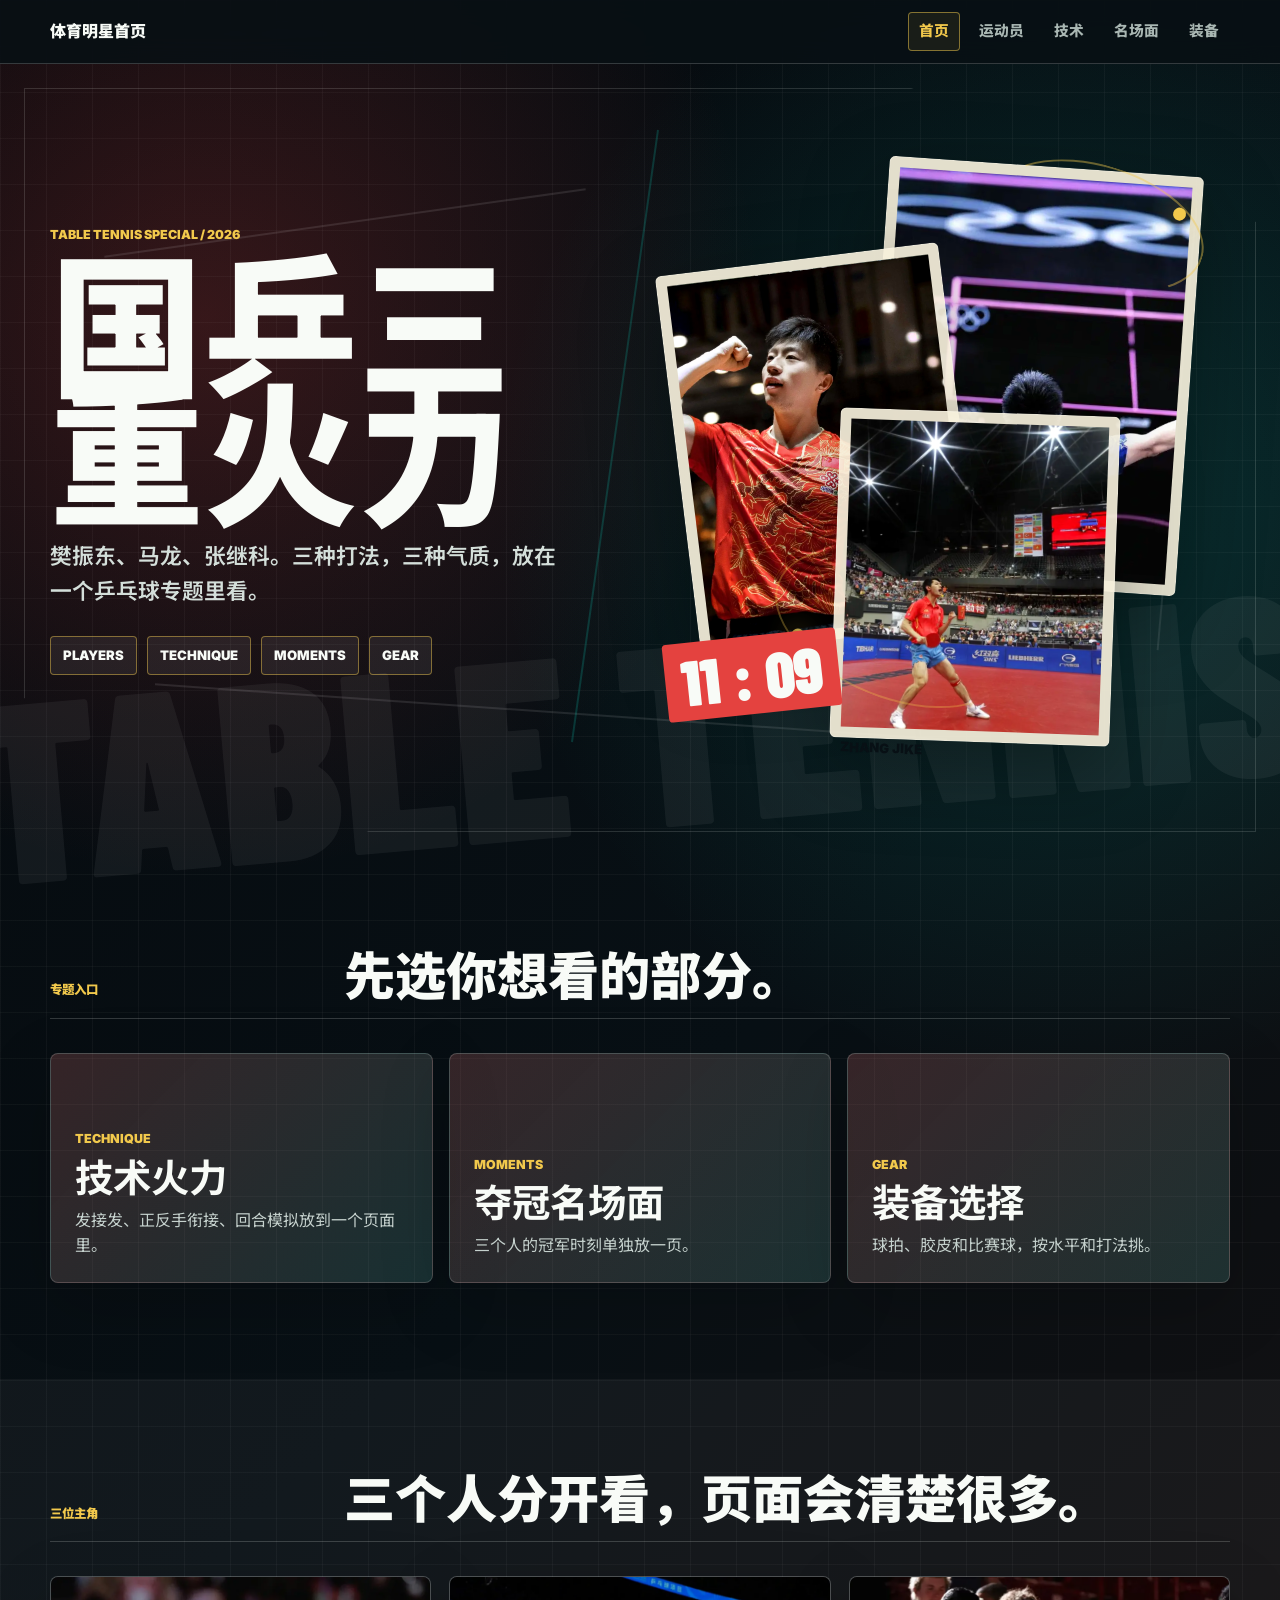
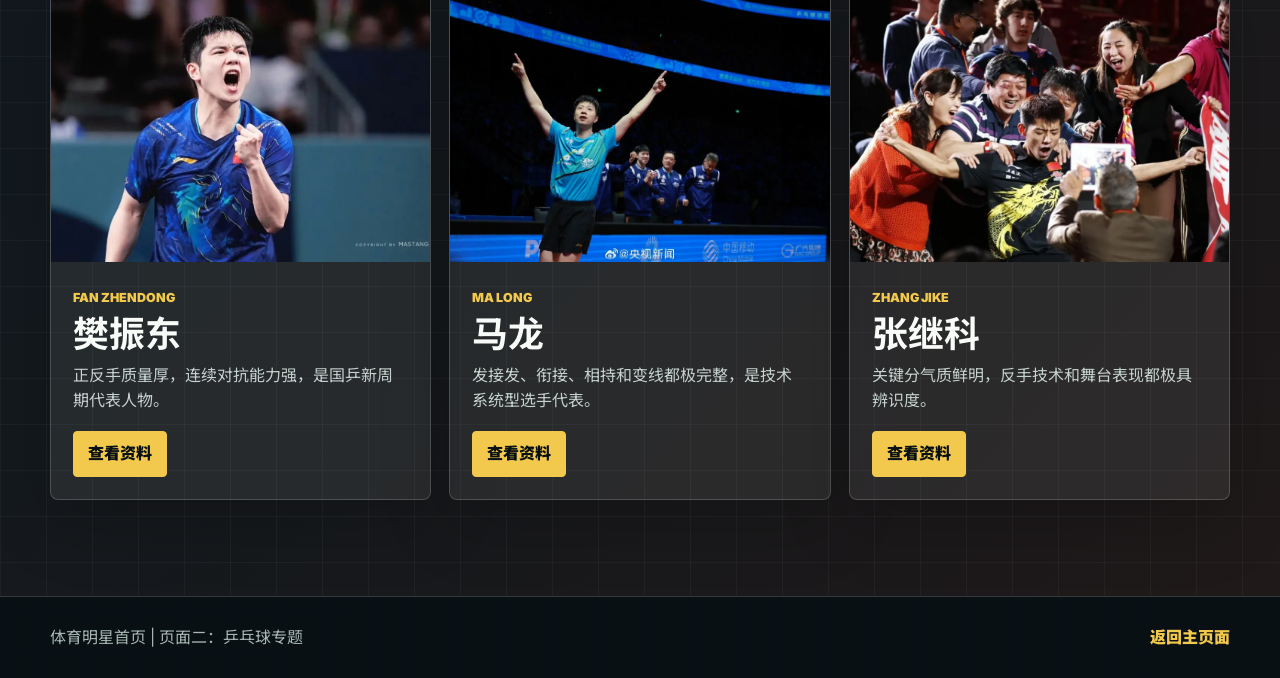
==== commit 56936816: "'wjj修改了乒乓球部分'" ====
--- a/pages/star2/index.html
+++ b/pages/star2/index.html
@@ -3,7 +3,7 @@
 <head>
   <meta charset="UTF-8">
   <meta name="viewport" content="width=device-width, initial-scale=1.0">
-  <title>国乒三重火力 | Table Tennis Poster Issue</title>
+  <title>国乒三重火力 | Table Tennis</title>
   <link rel="preconnect" href="https://fonts.googleapis.com">
   <link rel="preconnect" href="https://fonts.gstatic.com" crossorigin>
   <link href="https://fonts.googleapis.com/css2?family=Barlow+Condensed:wght@700;800;900&family=Inter:wght@400;600;700;800;900&family=Noto+Sans+SC:wght@400;500;700;900&display=swap" rel="stylesheet">
@@ -12,17 +12,17 @@
 <body>
   <header class="poster-header">
     <a class="poster-brand" href="../../index.html">体育明星首页</a>
-    <nav class="poster-nav" aria-label="页面导航">
-      <a href="../../index.html">首页</a>
-      <a href="#story">封面故事</a>
-      <a href="#cast">三位主角</a>
-      <a href="#arsenal">技术火力</a>
-      <a href="#gallery">海报相册</a>
+    <nav class="poster-nav" aria-label="乒乓球专题导航">
+      <a class="is-current" href="./index.html">首页</a>
+      <a href="#players">运动员</a>
+      <a href="./training.html">技术</a>
+      <a href="./moments.html">名场面</a>
+      <a href="./gear.html">装备</a>
     </nav>
   </header>
 
   <main class="poster-page">
-    <section class="magazine-cover" aria-labelledby="cover-title">
+    <section class="magazine-cover compact-cover" aria-labelledby="cover-title">
       <div class="cover-grid" aria-hidden="true">
         <span></span>
         <span></span>
@@ -33,12 +33,12 @@
       <div class="cover-copy">
         <p class="issue-label">TABLE TENNIS SPECIAL / 2026</p>
         <h1 id="cover-title">国乒三重火力</h1>
-        <p class="cover-deck">速度、旋转、相持、关键分爆发。樊振东、马龙、张继科把中国男子乒乓球的三种锋芒，压进同一张赛场海报。</p>
-        <div class="cover-actions" aria-label="封面关键词">
-          <span>Speed</span>
-          <span>Spin</span>
-          <span>Rally</span>
-          <span>Clutch</span>
+        <p class="cover-deck">樊振东、马龙、张继科。三种打法，三种气质，放在一个乒乓球专题里看。</p>
+        <div class="cover-actions" aria-label="专题关键词">
+          <span>Players</span>
+          <span>Technique</span>
+          <span>Moments</span>
+          <span>Gear</span>
         </div>
       </div>
 
@@ -59,187 +59,43 @@
         <span class="spin-line spin-line-one"></span>
         <span class="spin-line spin-line-two"></span>
       </div>
-
-      <aside class="issue-strip" aria-label="封面数据">
-        <div>
-          <span>Issue</span>
-          <strong>02</strong>
-        </div>
-        <div>
-          <span>Sport</span>
-          <strong>Table Tennis</strong>
-        </div>
-        <div>
-          <span>Theme</span>
-          <strong>Hot Rally</strong>
-        </div>
-      </aside>
     </section>
 
-    <section class="section cover-story" id="story">
-      <div class="section-mark">封面故事</div>
-      <div class="story-board">
-        <article class="story-lead">
-          <span>Cover Story</span>
-          <h2>一颗球从发球台弹起，三种胜负气质同时出现。</h2>
-        </article>
-        <article>
-          <p>乒乓球的速度太快，快到观众常常来不及拆解每一次选择。顶级球员真正可怕的地方，是在半秒之内完成判断：转与不转、抢与不抢、相持还是一板结束。</p>
-          <p>樊振东像不断加压的重拍，马龙像完整而冷静的解题系统，张继科则把大赛压力变成突然爆开的锋芒。这一页不做传统人物传记，而是把三位冠军放进同一张高能封面。</p>
-        </article>
+    <section class="section home-menu-section">
+      <div class="section-heading compact-heading">
+        <span class="section-mark">专题入口</span>
+        <h2>先选你想看的部分。</h2>
+      </div>
+      <div class="feature-grid">
+        <a class="feature-card" href="./training.html">
+          <span>Technique</span>
+          <strong>技术火力</strong>
+          <p>发接发、正反手衔接、回合模拟放到一个页面里。</p>
+        </a>
+        <a class="feature-card" href="./moments.html">
+          <span>Moments</span>
+          <strong>夺冠名场面</strong>
+          <p>三个人的冠军时刻单独放一页。</p>
+        </a>
+        <a class="feature-card" href="./gear.html">
+          <span>Gear</span>
+          <strong>装备选择</strong>
+          <p>球拍、胶皮和比赛球，按水平和打法挑。</p>
+        </a>
       </div>
     </section>
 
-    <section class="section cast-section" id="cast">
-      <div class="section-heading">
+    <section class="section cast-section" id="players">
+      <div class="section-heading compact-heading">
         <span class="section-mark">三位主角</span>
-        <h2>三种打法，三种镜头语言。</h2>
+        <h2>三个人分开看，页面会清楚很多。</h2>
       </div>
-
-      <div class="player-tabs" role="tablist" aria-label="选择运动员">
-        <button type="button" class="player-tab is-active" data-player="fzd" role="tab" aria-selected="true">樊振东</button>
-        <button type="button" class="player-tab" data-player="ml" role="tab" aria-selected="false">马龙</button>
-        <button type="button" class="player-tab" data-player="zjk" role="tab" aria-selected="false">张继科</button>
-      </div>
-
-      <div class="cast-grid">
-        <article class="player-panel is-active" data-player-card="fzd">
-          <img src="./assets/fan-zhendong-2.png" alt="樊振东握拳庆祝">
-          <div>
-            <span>Power Rally</span>
-            <h3>樊振东：相持深处的压迫感</h3>
-            <p>正反手质量厚，连续进攻能力强。越到高强度对抗，他越能把每一板球压进对手最难受的位置。</p>
-          </div>
-        </article>
-        <article class="player-panel" data-player-card="ml">
-          <img src="./assets/ma-long-2.png" alt="马龙蓝色球衣庆祝">
-          <div>
-            <span>Complete System</span>
-            <h3>马龙：把比赛拆成可控答案</h3>
-            <p>衔接、控制、变线和关键分处理几乎没有短板。他的强大不只在进攻，更在每一板之前的选择。</p>
-          </div>
-        </article>
-        <article class="player-panel" data-player-card="zjk">
-          <img src="./assets/zhang-jike-2.png" alt="张继科与观众互动庆祝">
-          <div>
-            <span>Big Match Spark</span>
-            <h3>张继科：越大的舞台，越锋利的出手</h3>
-            <p>反手拧拉、抢攻和庆祝动作都极具辨识度。他把关键分打成记忆点，也把压力打成冲击力。</p>
-          </div>
-        </article>
-      </div>
-    </section>
-
-    <section class="section arsenal-section" id="arsenal">
-      <div class="section-heading">
-        <span class="section-mark">技术火力</span>
-        <h2>不是一板快，是每一板都在逼迫选择。</h2>
-      </div>
-      <div class="arsenal-grid">
-        <article>
-          <span>01</span>
-          <h3>发接发</h3>
-          <p>短球控制、旋转判断、前三板抢位，是整场比赛的第一道节奏开关。</p>
-          <div class="power-bar"><span style="--power: 86%"></span></div>
-        </article>
-        <article>
-          <span>02</span>
-          <h3>正反手衔接</h3>
-          <p>从防守转进攻只需要一拍，身体重心和线路选择决定能不能接管回合。</p>
-          <div class="power-bar"><span style="--power: 92%"></span></div>
-        </article>
-        <article>
-          <span>03</span>
-          <h3>相持抗压</h3>
-          <p>比分胶着时，谁还能保持击球质量，谁就能把对手拖进自己的节奏。</p>
-          <div class="power-bar"><span style="--power: 95%"></span></div>
-        </article>
-        <article>
-          <span>04</span>
-          <h3>关键分爆发</h3>
-          <p>冠军的标志不是没有压力，而是能在压力最大的一分里主动出手。</p>
-          <div class="power-bar"><span style="--power: 89%"></span></div>
-        </article>
-      </div>
-    </section>
-
-    <section class="section rally-section">
-      <div class="section-heading">
-        <span class="section-mark">高光回合</span>
-        <h2>把时间压缩成几次弹跳。</h2>
-      </div>
-      <div class="rally-stack">
-        <article>
-          <span>Rally 01</span>
-          <h3>樊振东：用厚度把相持拉满</h3>
-          <p>连续对拉里保持深度和质量，把看似五五开的回合变成更习惯、更能承受的节奏。</p>
-        </article>
-        <article>
-          <span>Rally 02</span>
-          <h3>马龙：在乱局里找到最稳线路</h3>
-          <p>他可以用控制建立优势，也可以用变化打乱对手，在关键分里选择最可靠的一条线。</p>
-        </article>
-        <article>
-          <span>Rally 03</span>
-          <h3>张继科：一板把舞台点燃</h3>
-          <p>大赛气质鲜明，反手、拧拉、抢攻和瞬间爆发，让高光时刻带着强烈个人风格。</p>
-        </article>
-      </div>
-    </section>
-
-    <section class="section poster-gallery" id="gallery">
-      <div class="section-heading">
-        <span class="section-mark">海报相册</span>
-        <h2>把比赛瞬间贴成一面冠军墙。</h2>
-      </div>
-      <div class="gallery-masonry">
-        <figure class="gallery-card gallery-card-large">
-          <img src="./assets/fan-zhendong-4.png" alt="樊振东张开双臂庆祝胜利">
-          <figcaption>巴黎时刻</figcaption>
-        </figure>
-        <figure class="gallery-card">
-          <img src="./assets/fan-zhendong-3.png" alt="樊振东近景庆祝">
-          <figcaption>关键分表情</figcaption>
-        </figure>
-        <figure class="gallery-card">
-          <img src="./assets/ma-long-3.png" alt="马龙在赛场准备比赛">
-          <figcaption>大场面控制</figcaption>
-        </figure>
-        <figure class="gallery-card gallery-card-wide">
-          <img src="./assets/zhang-jike-3.png" alt="张继科红色球衣俯冲进攻">
-          <figcaption>俯冲进攻</figcaption>
-        </figure>
-        <figure class="gallery-card">
-          <img src="./assets/ma-long-1.png" alt="马龙红色球衣庆祝">
-          <figcaption>龙队时刻</figcaption>
-        </figure>
-        <figure class="gallery-card">
-          <img src="./assets/zhang-jike-1.png" alt="张继科黑色球衣庆祝">
-          <figcaption>锋芒释放</figcaption>
-        </figure>
-      </div>
-    </section>
-
-    <section class="section closing-section">
-      <div class="section-heading">
-        <span class="section-mark">关键词收束</span>
-        <h2>这一页的关键词，不是模板，是球速。</h2>
-      </div>
-      <div class="keyword-grid" aria-label="乒乓球主题关键词">
-        <span>奥运冠军</span>
-        <span>世界冠军</span>
-        <span>国乒男队</span>
-        <span>速度</span>
-        <span>旋转</span>
-        <span>相持</span>
-        <span>关键分</span>
-        <span>爆发力</span>
-      </div>
+      <div class="archive-grid" id="archiveGrid" aria-label="运动员资料入口"></div>
     </section>
   </main>
 
   <footer class="poster-footer">
-    <p>体育明星首页 | 页面二：乒乓球杂志海报专题</p>
+    <p>体育明星首页 | 页面二：乒乓球专题</p>
     <a href="../../index.html">返回主页面</a>
   </footer>
 
--- a/pages/star2/style.css
+++ b/pages/star2/style.css
@@ -73,10 +73,25 @@
 .poster-nav {
   display: flex;
   flex-wrap: wrap;
-  gap: 14px;
+  gap: 8px;
   color: var(--muted);
   font-size: 0.92rem;
   font-weight: 800;
+}
+
+.poster-nav a {
+  min-height: 36px;
+  display: inline-flex;
+  align-items: center;
+  padding: 7px 10px;
+  border: 1px solid transparent;
+  border-radius: 4px;
+}
+
+.poster-nav a.is-current {
+  border-color: rgba(242, 201, 76, 0.5);
+  color: var(--ball);
+  background: rgba(242, 201, 76, 0.08);
 }
 
 .poster-nav a:hover,
@@ -180,7 +195,12 @@
 .story-lead span,
 .player-panel span,
 .arsenal-grid span,
-.rally-stack span {
+.rally-stack span,
+.archive-card span,
+.video-link-card span,
+.baike-card span,
+.profile-stat span,
+.profile-timeline span {
   margin: 0;
   color: var(--ball);
   font-size: 0.78rem;
@@ -421,6 +441,84 @@
   overflow-wrap: anywhere;
 }
 
+.compact-heading h2 {
+  font-size: clamp(1.9rem, 4vw, 3.5rem);
+}
+
+.compact-cover {
+  min-height: 78vh;
+}
+
+.subpage-hero {
+  padding: 78px max(22px, calc((100vw - 1180px) / 2)) 34px;
+}
+
+.subpage-hero h1 {
+  max-width: 920px;
+  margin: 10px 0 14px;
+  font-family: var(--font-display);
+  font-size: clamp(3.6rem, 9vw, 8rem);
+  line-height: 0.86;
+  text-transform: uppercase;
+}
+
+.subpage-hero p:last-child {
+  max-width: 640px;
+  margin: 0;
+  color: #d4dfda;
+  font-size: clamp(1rem, 1.8vw, 1.22rem);
+  font-weight: 700;
+}
+
+.feature-grid {
+  display: grid;
+  grid-template-columns: repeat(3, minmax(0, 1fr));
+  gap: 16px;
+}
+
+.feature-card {
+  min-height: 230px;
+  display: flex;
+  flex-direction: column;
+  justify-content: flex-end;
+  padding: 24px;
+  border: 1px solid var(--line);
+  border-radius: 8px;
+  background:
+    linear-gradient(135deg, rgba(228, 66, 63, 0.14), rgba(14, 181, 163, 0.1)),
+    rgba(248, 251, 247, 0.075);
+  color: var(--white);
+  text-decoration: none;
+  box-shadow: 0 22px 70px rgba(0, 0, 0, 0.2);
+  transition:
+    transform 260ms ease,
+    border-color 260ms ease;
+}
+
+.feature-card:hover {
+  border-color: var(--ball);
+  transform: translateY(-6px);
+}
+
+.feature-card span {
+  color: var(--ball);
+  font-size: 0.78rem;
+  font-weight: 900;
+  text-transform: uppercase;
+}
+
+.feature-card strong {
+  display: block;
+  margin: 10px 0;
+  font-size: clamp(1.6rem, 3vw, 2.7rem);
+  line-height: 1;
+}
+
+.feature-card p {
+  margin: 0;
+  color: #c5d1cd;
+}
+
 .story-board {
   display: grid;
   grid-template-columns: minmax(250px, 0.78fr) minmax(0, 1fr);
@@ -475,6 +573,37 @@
   color: var(--ink);
 }
 
+.tech-switcher {
+  display: flex;
+  flex-wrap: wrap;
+  gap: 10px;
+  margin-bottom: 20px;
+}
+
+.tech-switcher button,
+.rally-buttons button,
+.simulator-reset,
+.gear-picker select {
+  min-height: 42px;
+  padding: 9px 14px;
+  border: 1px solid var(--line);
+  border-radius: 4px;
+  background: rgba(248, 251, 247, 0.06);
+  color: var(--white);
+  font: inherit;
+  font-weight: 900;
+  cursor: pointer;
+}
+
+.tech-switcher button:hover,
+.tech-switcher button.is-active,
+.rally-buttons button:hover,
+.simulator-reset:hover {
+  border-color: var(--ball);
+  background: var(--ball);
+  color: var(--ink);
+}
+
 .cast-grid {
   display: grid;
   grid-template-columns: repeat(3, minmax(0, 1fr));
@@ -484,7 +613,13 @@
 .player-panel,
 .arsenal-grid article,
 .rally-stack article,
-.gallery-card {
+.gallery-card,
+.archive-card,
+.video-link-card,
+.baike-card,
+.profile-stat,
+.profile-timeline article,
+.profile-note {
   border: 1px solid var(--line);
   border-radius: 8px;
   background: rgba(248, 251, 247, 0.075);
@@ -545,6 +680,55 @@
   display: flex;
   flex-direction: column;
   padding: 24px;
+  transition:
+    transform 360ms ease,
+    border-color 360ms ease,
+    opacity 360ms ease,
+    background 360ms ease;
+}
+
+.arsenal-grid.has-active article:not(.is-active) {
+  opacity: 0.58;
+}
+
+.arsenal-grid article.is-active {
+  border-color: rgba(242, 201, 76, 0.82);
+  background:
+    linear-gradient(135deg, rgba(242, 201, 76, 0.18), rgba(14, 181, 163, 0.12)),
+    rgba(248, 251, 247, 0.1);
+  transform: translateY(-8px);
+}
+
+.cover-actions span.is-active {
+  border-color: var(--ball);
+  background: var(--ball);
+  color: var(--ink);
+}
+
+.cover-collage[data-tech="serve"] .spin-line-one {
+  transform: rotate(-8deg) scale(0.9);
+}
+
+.cover-collage[data-tech="link"] .spin-line-one,
+.cover-collage[data-tech="link"] .spin-line-two {
+  border-color: rgba(14, 181, 163, 0.62);
+  border-left-color: transparent;
+  border-bottom-color: transparent;
+}
+
+.cover-collage[data-tech="rally"] .spin-line-two {
+  transform: rotate(228deg) scale(1.15);
+}
+
+.cover-collage[data-tech="clutch"] .collage-sticker {
+  background: var(--ball);
+  color: var(--ink);
+}
+
+.tech-note {
+  margin: 18px 0 0;
+  color: #d4dfda;
+  font-weight: 800;
 }
 
 .power-bar {
@@ -592,6 +776,524 @@
   margin-left: min(12vw, 120px);
 }
 
+.simulator-layout {
+  display: grid;
+  grid-template-columns: minmax(0, 1.1fr) minmax(280px, 0.7fr);
+  gap: 22px;
+  align-items: stretch;
+}
+
+.table-simulator,
+.simulator-controls {
+  border: 1px solid var(--line);
+  border-radius: 8px;
+  background: rgba(248, 251, 247, 0.075);
+  box-shadow: 0 22px 70px rgba(0, 0, 0, 0.2);
+}
+
+.table-simulator {
+  padding: 18px;
+}
+
+.score-board {
+  display: grid;
+  grid-template-columns: repeat(2, minmax(0, 1fr));
+  gap: 12px;
+  margin-bottom: 14px;
+}
+
+.score-board div {
+  padding: 14px;
+  border: 1px solid var(--line);
+  border-radius: 6px;
+  background: rgba(8, 16, 21, 0.5);
+}
+
+.score-board span {
+  display: block;
+  color: var(--muted);
+  font-size: 0.76rem;
+  font-weight: 900;
+  text-transform: uppercase;
+}
+
+.score-board strong {
+  display: block;
+  margin-top: 4px;
+  color: var(--ball);
+  font-family: var(--font-display);
+  font-size: clamp(2.8rem, 7vw, 5rem);
+  line-height: 0.9;
+}
+
+.ping-table {
+  position: relative;
+  min-height: 320px;
+  overflow: hidden;
+  border: 8px solid #d7f3ed;
+  border-radius: 8px;
+  background:
+    linear-gradient(90deg, transparent calc(50% - 2px), rgba(255, 255, 255, 0.9) calc(50% - 2px), rgba(255, 255, 255, 0.9) calc(50% + 2px), transparent calc(50% + 2px)),
+    linear-gradient(0deg, transparent calc(50% - 1px), rgba(255, 255, 255, 0.6) calc(50% - 1px), rgba(255, 255, 255, 0.6) calc(50% + 1px), transparent calc(50% + 1px)),
+    linear-gradient(135deg, var(--table), var(--table-dark));
+}
+
+.table-net {
+  position: absolute;
+  left: 0;
+  right: 0;
+  top: 50%;
+  height: 10px;
+  background: repeating-linear-gradient(90deg, rgba(8, 16, 21, 0.7) 0 8px, rgba(248, 251, 247, 0.75) 8px 14px);
+  transform: translateY(-50%);
+}
+
+.ping-ball {
+  position: absolute;
+  left: var(--ball-x, 18%);
+  top: var(--ball-y, 70%);
+  width: 22px;
+  height: 22px;
+  border-radius: 50%;
+  background: var(--ball);
+  box-shadow: 0 0 22px rgba(242, 201, 76, 0.9);
+  transform: translate(-50%, -50%);
+  transition:
+    left 520ms cubic-bezier(0.16, 0.8, 0.2, 1),
+    top 520ms cubic-bezier(0.16, 0.8, 0.2, 1);
+}
+
+.ping-table.is-smash .ping-ball {
+  width: 30px;
+  height: 30px;
+  background: var(--rubber);
+}
+
+.simulator-controls {
+  display: flex;
+  flex-direction: column;
+  justify-content: center;
+  gap: 18px;
+  padding: 24px;
+}
+
+.simulator-status {
+  min-height: 84px;
+  margin: 0;
+  color: #d4dfda;
+  font-size: clamp(1.1rem, 2vw, 1.4rem);
+  font-weight: 800;
+}
+
+.rally-buttons {
+  display: grid;
+  grid-template-columns: repeat(2, minmax(0, 1fr));
+  gap: 10px;
+}
+
+.simulator-reset {
+  width: max-content;
+}
+
+.archive-grid {
+  display: grid;
+  grid-template-columns: repeat(3, minmax(0, 1fr));
+  gap: 18px;
+}
+
+.archive-card {
+  overflow: hidden;
+  color: var(--white);
+  text-decoration: none;
+}
+
+.archive-card img {
+  display: block;
+  width: 100%;
+  aspect-ratio: 4 / 3;
+  object-fit: cover;
+}
+
+.archive-card div {
+  padding: 22px;
+}
+
+.archive-card h3,
+.video-link-card strong,
+.baike-card strong,
+.profile-timeline h3 {
+  display: block;
+  margin: 8px 0 10px;
+  color: var(--white);
+  font-size: clamp(1.45rem, 2.8vw, 2.4rem);
+  line-height: 1;
+}
+
+.archive-card p,
+.profile-note p,
+.profile-timeline p {
+  margin: 0;
+  color: #c5d1cd;
+}
+
+.archive-card a,
+.profile-actions a,
+.video-link-card,
+.baike-card {
+  color: inherit;
+  text-decoration: none;
+}
+
+.archive-card a,
+.profile-actions a {
+  display: inline-flex;
+  align-items: center;
+  justify-content: center;
+  min-height: 42px;
+  margin-top: 18px;
+  padding: 9px 14px;
+  border: 1px solid var(--ball);
+  border-radius: 4px;
+  background: var(--ball);
+  color: var(--ink);
+  font-weight: 900;
+}
+
+.archive-card:hover,
+.video-link-card:hover,
+.baike-card:hover {
+  border-color: var(--ball);
+  transform: translateY(-6px);
+}
+
+.video-stage {
+  display: grid;
+  grid-template-columns: minmax(0, 1fr) minmax(320px, 0.72fr);
+  gap: 20px;
+  align-items: stretch;
+}
+
+.video-screen {
+  min-height: 360px;
+  padding: 0;
+  overflow: hidden;
+  border: 1px solid rgba(242, 201, 76, 0.34);
+  border-radius: 8px;
+  background: #060b0f;
+  box-shadow: inset 0 0 0 10px rgba(248, 251, 247, 0.04), 0 28px 80px rgba(0, 0, 0, 0.28);
+}
+
+.video-screen iframe {
+  display: block;
+  width: 100%;
+  height: 100%;
+  min-height: 360px;
+  border: 0;
+}
+
+.video-link-list,
+.baike-grid {
+  display: grid;
+  gap: 14px;
+}
+
+.video-link-card,
+.baike-card {
+  display: flex;
+  flex-direction: column;
+  justify-content: center;
+  min-height: 112px;
+  padding: 20px;
+  transition:
+    transform 260ms ease,
+    border-color 260ms ease,
+    background 260ms ease;
+}
+
+.video-link-card {
+  width: 100%;
+  text-align: left;
+  font: inherit;
+  color: var(--white);
+  cursor: pointer;
+}
+
+.video-link-card.is-active {
+  border-color: var(--ball);
+  background:
+    linear-gradient(135deg, rgba(242, 201, 76, 0.18), rgba(14, 181, 163, 0.1)),
+    rgba(248, 251, 247, 0.08);
+}
+
+.video-link-card em,
+.baike-card em {
+  color: var(--muted);
+  font-style: normal;
+  font-weight: 800;
+}
+
+.video-link-card strong {
+  font-size: clamp(1.4rem, 2.6vw, 2.2rem);
+  line-height: 1.08;
+  overflow-wrap: anywhere;
+}
+
+.baike-grid {
+  grid-template-columns: repeat(3, minmax(0, 1fr));
+}
+
+.baike-card {
+  min-height: 180px;
+}
+
+.gear-preview {
+  display: grid;
+  grid-template-columns: minmax(270px, 0.55fr) minmax(0, 1fr);
+  gap: 18px;
+  align-items: stretch;
+}
+
+.gear-intro-card,
+.gear-card,
+.gear-result > div {
+  border: 1px solid var(--line);
+  border-radius: 8px;
+  background: rgba(248, 251, 247, 0.075);
+  box-shadow: 0 22px 70px rgba(0, 0, 0, 0.2);
+}
+
+.gear-intro-card {
+  display: flex;
+  flex-direction: column;
+  justify-content: center;
+  padding: 24px;
+}
+
+.gear-intro-card span,
+.gear-card span,
+.gear-result span {
+  color: var(--ball);
+  font-size: 0.78rem;
+  font-weight: 900;
+  text-transform: uppercase;
+}
+
+.gear-intro-card h3,
+.gear-card h3,
+.gear-result h3 {
+  margin: 10px 0;
+  font-size: clamp(1.45rem, 2.8vw, 2.4rem);
+  line-height: 1;
+}
+
+.gear-intro-card p,
+.gear-card p,
+.gear-result p {
+  margin: 0;
+  color: #c5d1cd;
+}
+
+.gear-intro-card a {
+  display: inline-flex;
+  width: max-content;
+  min-height: 42px;
+  align-items: center;
+  margin-top: 20px;
+  padding: 9px 14px;
+  border: 1px solid var(--ball);
+  border-radius: 4px;
+  background: var(--ball);
+  color: var(--ink);
+  font-weight: 900;
+  text-decoration: none;
+}
+
+.gear-preview-grid,
+.gear-grid,
+.gear-result {
+  display: grid;
+  grid-template-columns: repeat(3, minmax(0, 1fr));
+  gap: 16px;
+}
+
+.gear-card,
+.gear-result > div {
+  padding: 18px;
+}
+
+.gear-card.compact {
+  min-height: 260px;
+}
+
+.gear-visual {
+  position: relative;
+  height: 180px;
+  margin-bottom: 16px;
+  border-radius: 8px;
+  background:
+    radial-gradient(circle at 50% 36%, #c92f32 0 34%, #14181c 35% 37%, #1b2028 38% 48%, transparent 49%),
+    linear-gradient(90deg, transparent 46%, #b88448 47% 53%, transparent 54%),
+    linear-gradient(180deg, transparent 60%, #c49358 61% 92%, transparent 93%),
+    rgba(248, 251, 247, 0.06);
+  border: 1px solid rgba(242, 201, 76, 0.24);
+  overflow: hidden;
+}
+
+.gear-visual img {
+  position: absolute;
+  inset: 0;
+  z-index: 3;
+  width: 100%;
+  height: 100%;
+  object-fit: contain;
+  padding: 16px;
+  background: #eef2f2;
+}
+
+.gear-visual img.is-hidden {
+  display: none;
+}
+
+.gear-visual::after {
+  content: "";
+  position: absolute;
+  left: 50%;
+  top: 17%;
+  width: 40%;
+  height: 42%;
+  border-radius: 50%;
+  background: rgba(8, 16, 21, 0.82);
+  transform: translateX(-50%);
+  clip-path: polygon(50% 0, 100% 50%, 50% 100%, 0 50%);
+  opacity: 0.9;
+}
+
+.gear-visual span {
+  position: absolute;
+  left: 50%;
+  bottom: 12px;
+  z-index: 2;
+  color: var(--white);
+  font-family: var(--font-display);
+  font-size: 1.8rem;
+  transform: translateX(-50%);
+}
+
+.gear-visual img:not(.is-hidden) + span {
+  display: none;
+}
+
+.gear-visual.is-ball {
+  background:
+    radial-gradient(circle at 40% 34%, #fff7cc 0 10%, transparent 11%),
+    radial-gradient(circle at 50% 50%, var(--ball) 0 36%, #d69b2d 37% 39%, transparent 40%),
+    rgba(248, 251, 247, 0.06);
+}
+
+.gear-visual.is-ball::after {
+  display: none;
+}
+
+.gear-visual.large {
+  height: 360px;
+  margin: 0;
+}
+
+.gear-card dl {
+  display: grid;
+  gap: 10px;
+  margin: 16px 0 0;
+}
+
+.gear-card div {
+  min-width: 0;
+}
+
+.gear-card dt {
+  color: var(--ball);
+  font-size: 0.75rem;
+  font-weight: 900;
+}
+
+.gear-card dd {
+  margin: 2px 0 0;
+  color: #d4dfda;
+}
+
+.gear-buy-link {
+  width: max-content;
+  min-height: 38px;
+  display: inline-flex;
+  align-items: center;
+  justify-content: center;
+  margin-top: 16px;
+  padding: 8px 12px;
+  border: 1px solid var(--ball);
+  border-radius: 4px;
+  background: rgba(242, 201, 76, 0.12);
+  color: var(--ball);
+  font-weight: 900;
+  text-decoration: none;
+}
+
+.gear-buy-link:hover {
+  background: var(--ball);
+  color: var(--ink);
+}
+
+.gear-hero-visual {
+  display: grid;
+  grid-template-columns: 1fr 0.5fr;
+  gap: 16px;
+  align-items: end;
+}
+
+.gear-picker {
+  display: grid;
+  grid-template-columns: repeat(3, minmax(0, 1fr));
+  gap: 14px;
+  margin-bottom: 18px;
+}
+
+.gear-option-group {
+  display: grid;
+  grid-template-columns: repeat(3, minmax(0, 1fr));
+  gap: 8px;
+  padding: 14px;
+  border: 1px solid var(--line);
+  border-radius: 8px;
+  background: rgba(248, 251, 247, 0.06);
+}
+
+.gear-option-group > span {
+  grid-column: 1 / -1;
+  color: var(--ball);
+  font-size: 0.8rem;
+  font-weight: 900;
+}
+
+.gear-option-group button {
+  min-height: 42px;
+  border: 1px solid var(--line);
+  border-radius: 4px;
+  background: rgba(8, 16, 21, 0.55);
+  color: var(--white);
+  font: inherit;
+  font-weight: 900;
+  cursor: pointer;
+}
+
+.gear-option-group button:hover,
+.gear-option-group button.is-active {
+  border-color: var(--ball);
+  background: var(--ball);
+  color: var(--ink);
+}
+
+.gear-result > div {
+  min-height: 170px;
+}
+
 .gallery-masonry {
   display: grid;
   grid-template-columns: repeat(4, minmax(0, 1fr));
@@ -606,6 +1308,7 @@
   background: var(--paper);
   color: var(--ink);
   transform: rotate(var(--tilt, 0deg));
+  cursor: zoom-in;
 }
 
 .gallery-card:nth-child(2) {
@@ -674,6 +1377,211 @@
   font-weight: 900;
 }
 
+.gallery-lightbox {
+  position: fixed;
+  inset: 0;
+  z-index: 90;
+  display: none;
+  align-items: center;
+  justify-content: center;
+  padding: 72px 82px;
+  background: rgba(5, 9, 13, 0.88);
+  backdrop-filter: blur(10px);
+}
+
+.gallery-lightbox.is-open {
+  display: flex;
+}
+
+.gallery-lightbox figure {
+  width: min(920px, 100%);
+  margin: 0;
+  padding: 14px;
+  border: 1px solid rgba(248, 251, 247, 0.22);
+  border-radius: 8px;
+  background: var(--paper);
+  color: var(--ink);
+}
+
+.gallery-lightbox img {
+  display: block;
+  width: 100%;
+  max-height: 74vh;
+  object-fit: contain;
+}
+
+.gallery-lightbox figcaption {
+  margin-top: 10px;
+  color: var(--ink);
+  font-weight: 900;
+  text-transform: uppercase;
+}
+
+.lightbox-close,
+.lightbox-nav {
+  position: absolute;
+  border: 1px solid rgba(248, 251, 247, 0.42);
+  border-radius: 50%;
+  background: rgba(8, 16, 21, 0.76);
+  color: var(--white);
+  cursor: pointer;
+}
+
+.lightbox-close {
+  right: 24px;
+  top: 22px;
+  width: 44px;
+  height: 44px;
+  font-size: 28px;
+}
+
+.lightbox-nav {
+  top: 50%;
+  width: 52px;
+  height: 52px;
+  font-size: 38px;
+  transform: translateY(-50%);
+}
+
+.lightbox-prev {
+  left: 22px;
+}
+
+.lightbox-next {
+  right: 22px;
+}
+
+.profile-main {
+  overflow: hidden;
+}
+
+.profile-hero {
+  min-height: calc(100vh - 64px);
+  display: grid;
+  grid-template-columns: minmax(0, 0.9fr) minmax(360px, 0.74fr);
+  gap: clamp(28px, 6vw, 76px);
+  align-items: center;
+  padding: 76px max(22px, calc((100vw - 1180px) / 2)) 86px;
+}
+
+.profile-copy h1 {
+  margin: 12px 0 18px;
+  font-family: var(--font-display);
+  font-size: clamp(4.5rem, 12vw, 10rem);
+  line-height: 0.84;
+  text-transform: uppercase;
+}
+
+.profile-copy p {
+  max-width: 620px;
+  margin: 0;
+  color: #d4dfda;
+  font-size: clamp(1.05rem, 2vw, 1.28rem);
+  font-weight: 700;
+}
+
+.profile-actions {
+  display: flex;
+  flex-wrap: wrap;
+  gap: 12px;
+  margin-top: 28px;
+}
+
+.profile-actions a {
+  margin-top: 0;
+}
+
+.profile-actions a:nth-child(2) {
+  background: rgba(248, 251, 247, 0.06);
+  color: var(--white);
+}
+
+.profile-photo {
+  margin: 0;
+  padding: 12px;
+  border: 1px solid rgba(248, 251, 247, 0.24);
+  border-radius: 8px;
+  background: var(--paper);
+  color: var(--ink);
+  transform: rotate(2deg);
+  box-shadow: 0 34px 88px rgba(0, 0, 0, 0.36);
+}
+
+.profile-photo img {
+  display: block;
+  width: 100%;
+  aspect-ratio: 4 / 5;
+  object-fit: cover;
+}
+
+.profile-photo figcaption {
+  margin-top: 10px;
+  font-weight: 900;
+  text-transform: uppercase;
+}
+
+.profile-stats {
+  display: grid;
+  grid-template-columns: repeat(4, minmax(0, 1fr));
+  gap: 14px;
+}
+
+.profile-stat {
+  padding: 20px;
+}
+
+.profile-stat strong {
+  display: block;
+  margin-top: 10px;
+  font-size: clamp(1.5rem, 3vw, 2.6rem);
+  line-height: 1;
+}
+
+.profile-layout {
+  display: grid;
+  grid-template-columns: minmax(260px, 0.42fr) minmax(0, 1fr);
+  gap: 20px;
+  align-items: start;
+}
+
+.profile-note {
+  padding: 24px;
+}
+
+.profile-note h3 {
+  margin: 0 0 12px;
+  font-size: clamp(1.8rem, 3vw, 2.8rem);
+  line-height: 1;
+}
+
+.profile-tags {
+  display: flex;
+  flex-wrap: wrap;
+  gap: 10px;
+  margin-top: 18px;
+}
+
+.profile-tags span {
+  display: inline-flex;
+  min-height: 34px;
+  align-items: center;
+  padding: 7px 10px;
+  border: 1px solid rgba(242, 201, 76, 0.46);
+  border-radius: 4px;
+  color: var(--ball);
+  font-size: 0.78rem;
+  font-weight: 900;
+}
+
+.profile-timeline {
+  display: grid;
+  gap: 14px;
+}
+
+.profile-timeline article {
+  padding: 22px;
+}
+
 .reveal {
   opacity: 0;
   transform: translateY(36px);
@@ -723,7 +1631,20 @@
 
   .story-board,
   .cast-grid,
-  .arsenal-grid {
+  .arsenal-grid,
+  .simulator-layout,
+  .archive-grid,
+  .feature-grid,
+  .video-stage,
+  .baike-grid,
+  .gear-preview,
+  .gear-preview-grid,
+  .gear-grid,
+  .gear-picker,
+  .gear-result,
+  .profile-hero,
+  .profile-stats,
+  .profile-layout {
     grid-template-columns: 1fr;
   }
 
@@ -841,6 +1762,23 @@
 
   .gallery-masonry {
     grid-template-columns: 1fr;
+  }
+
+  .rally-buttons,
+  .score-board {
+    grid-template-columns: 1fr;
+  }
+
+  .gallery-lightbox {
+    padding: 76px 18px 24px;
+  }
+
+  .lightbox-nav {
+    top: auto;
+    bottom: 14px;
+    width: 44px;
+    height: 44px;
+    transform: none;
   }
 
   .gallery-card,
